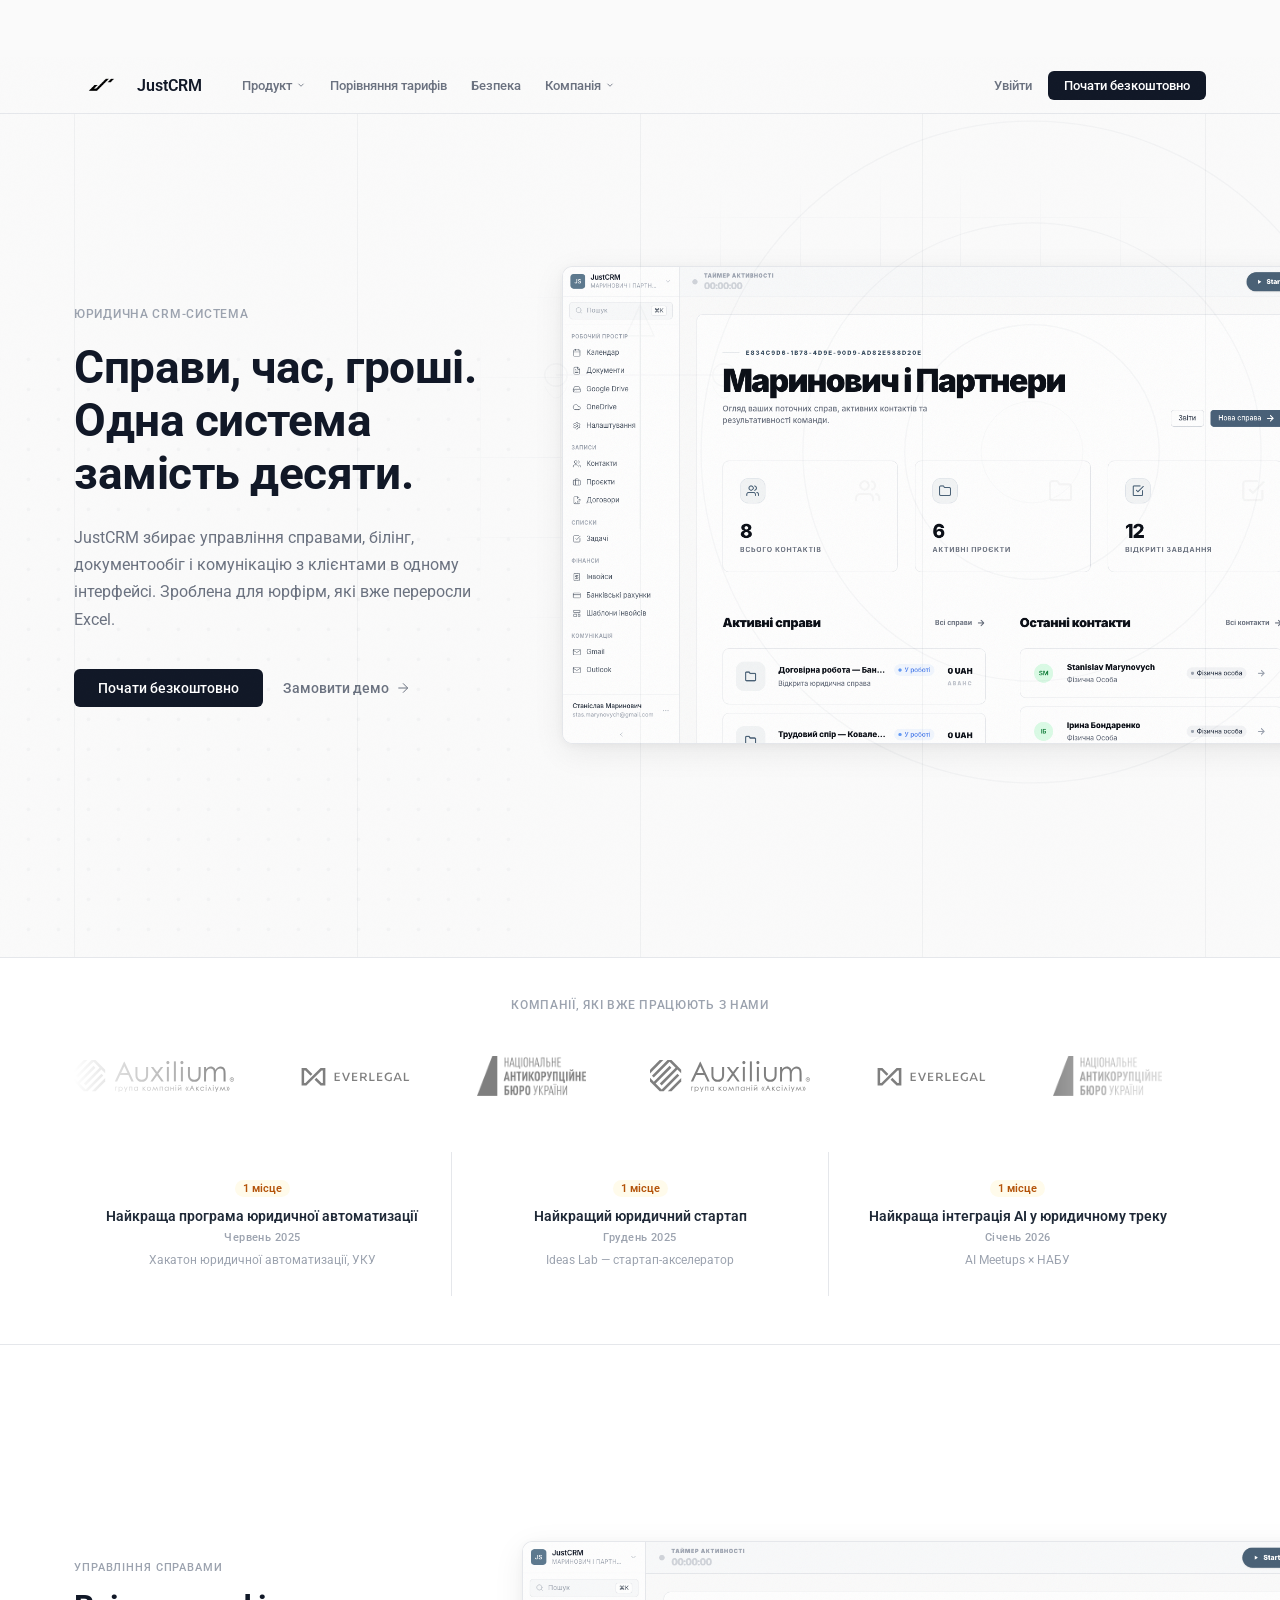
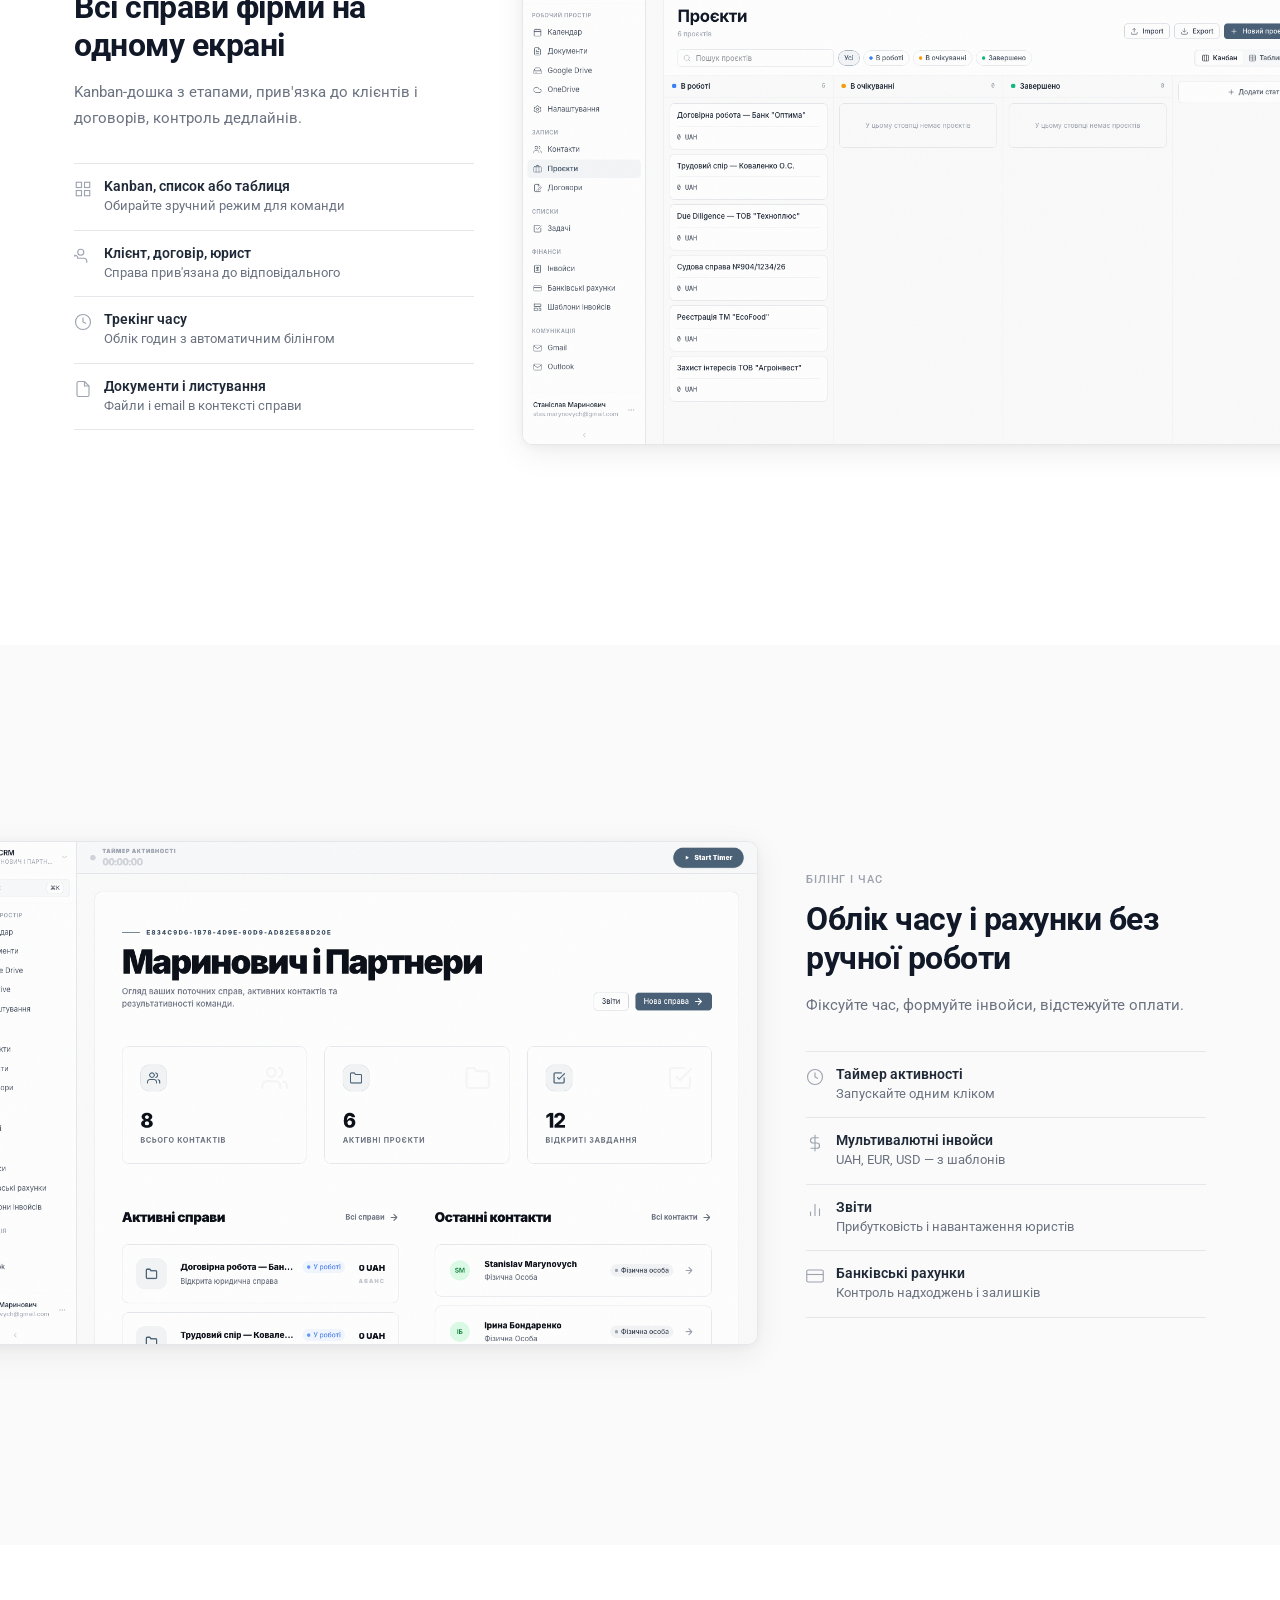
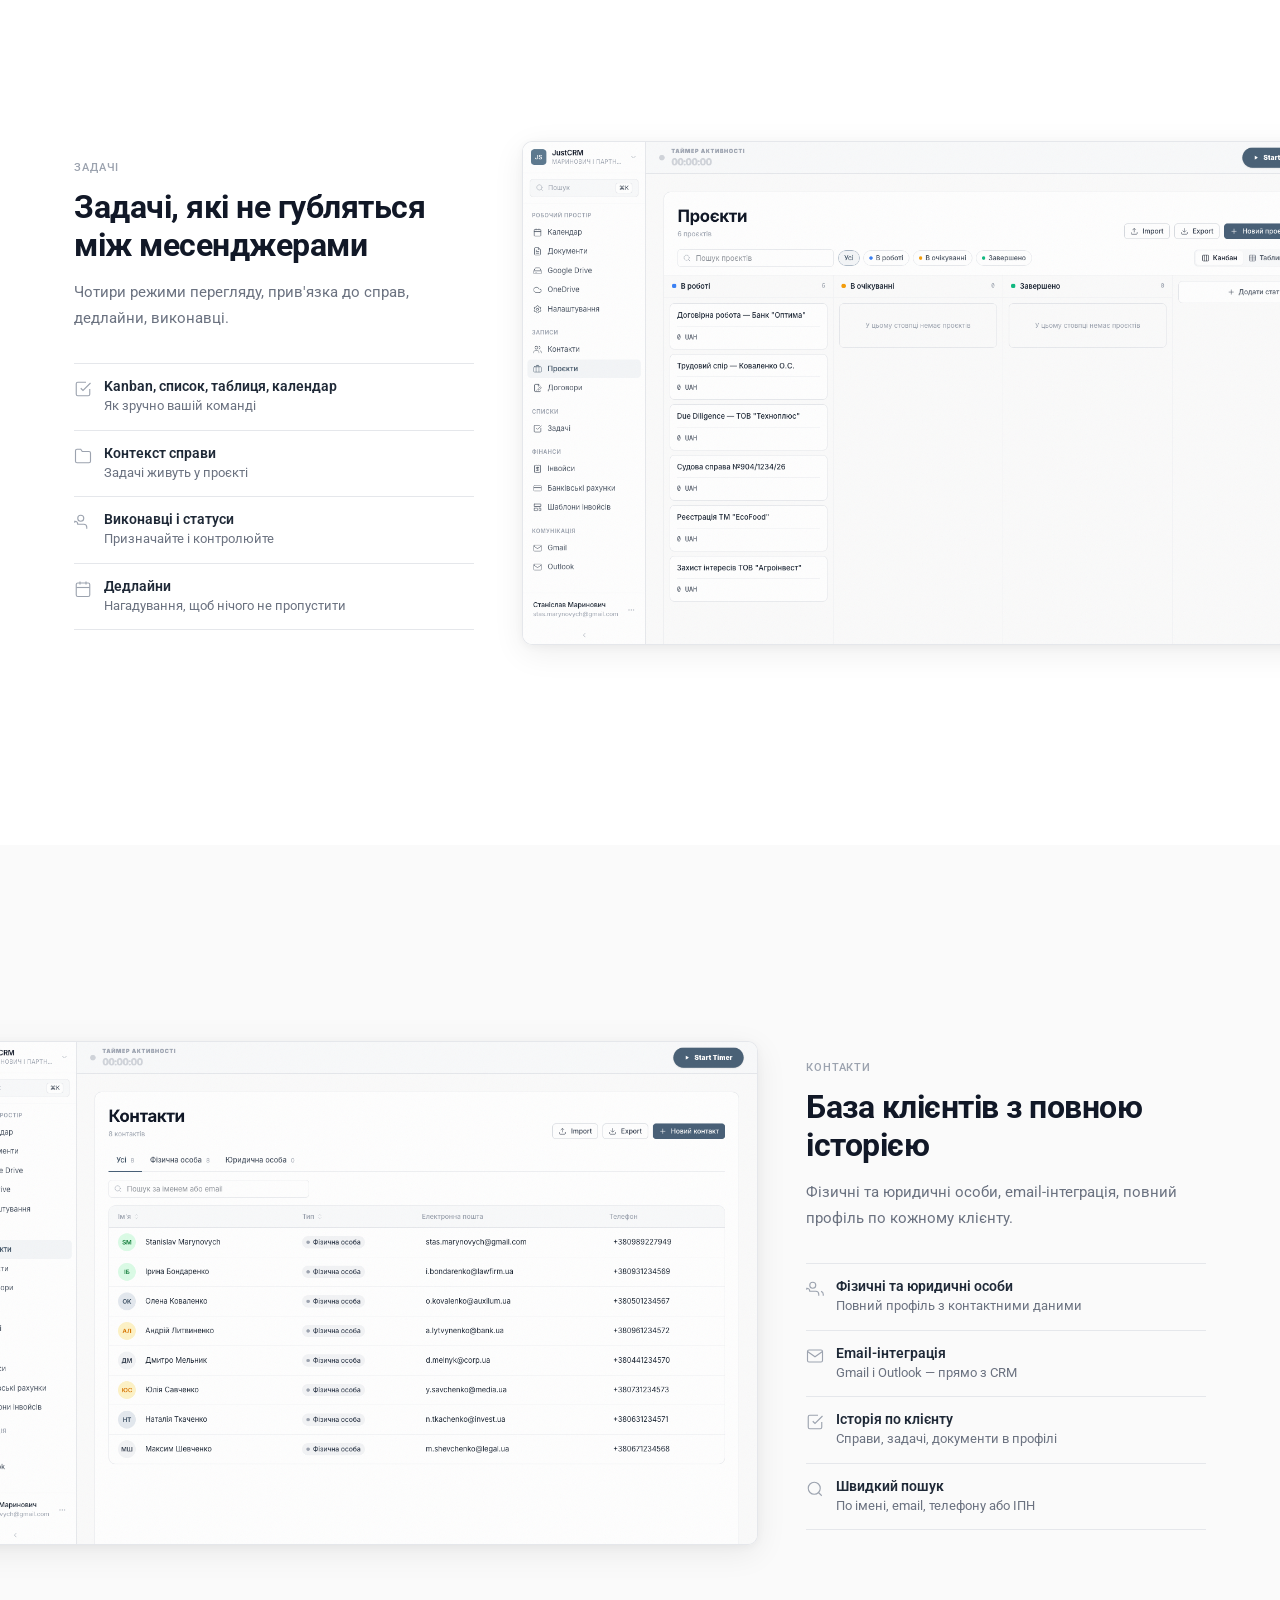
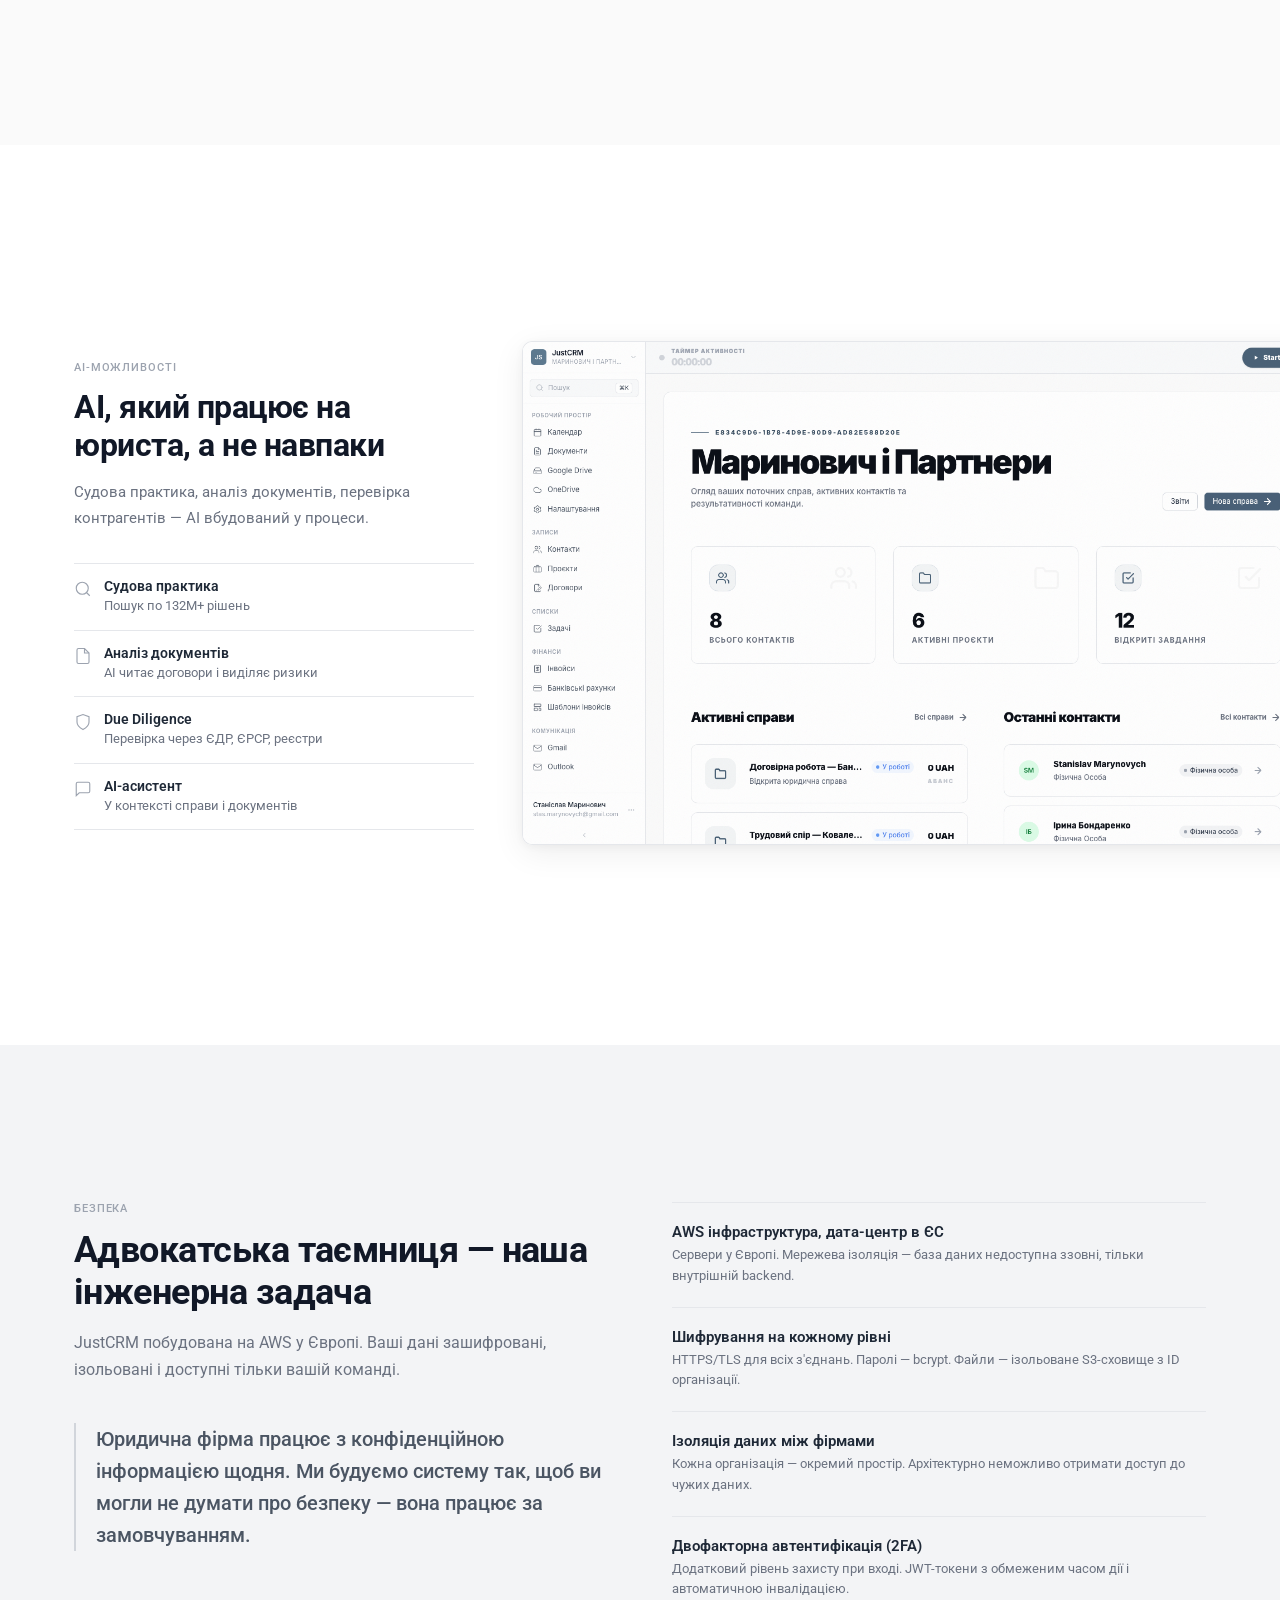
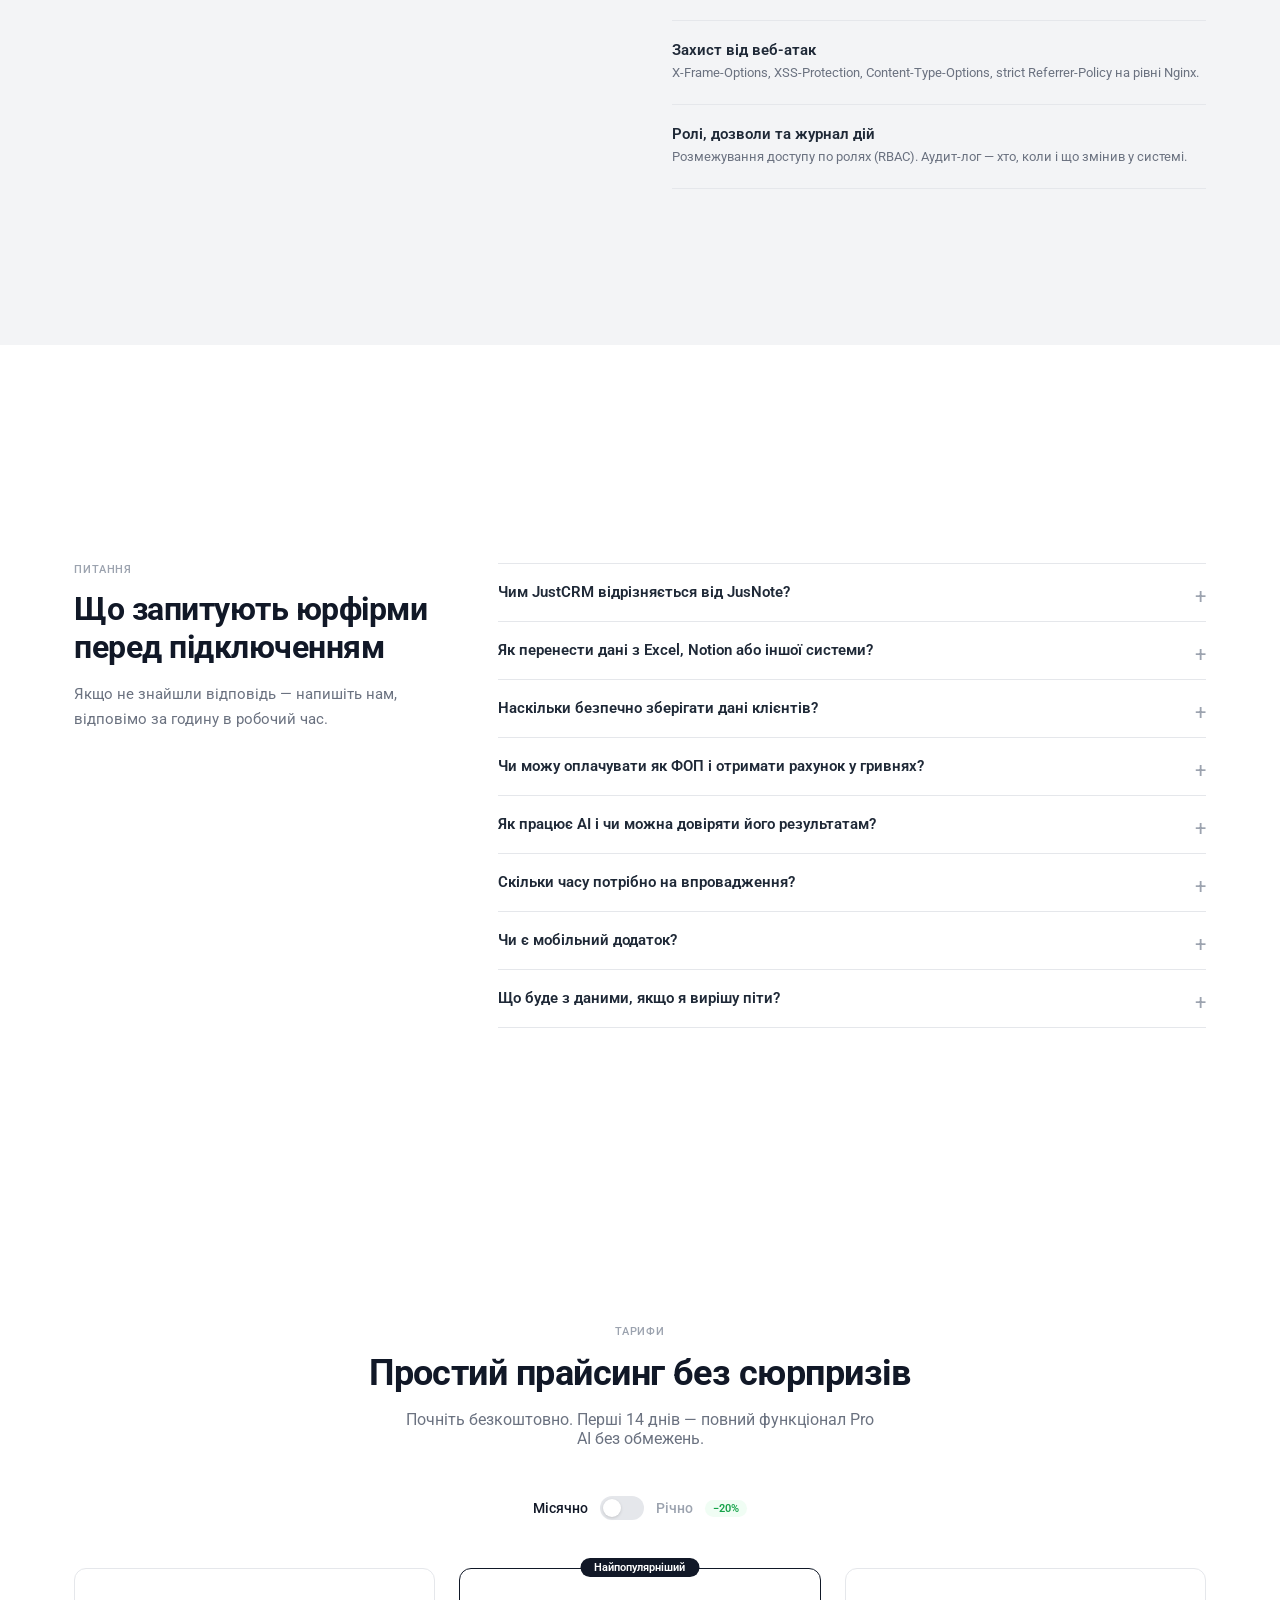
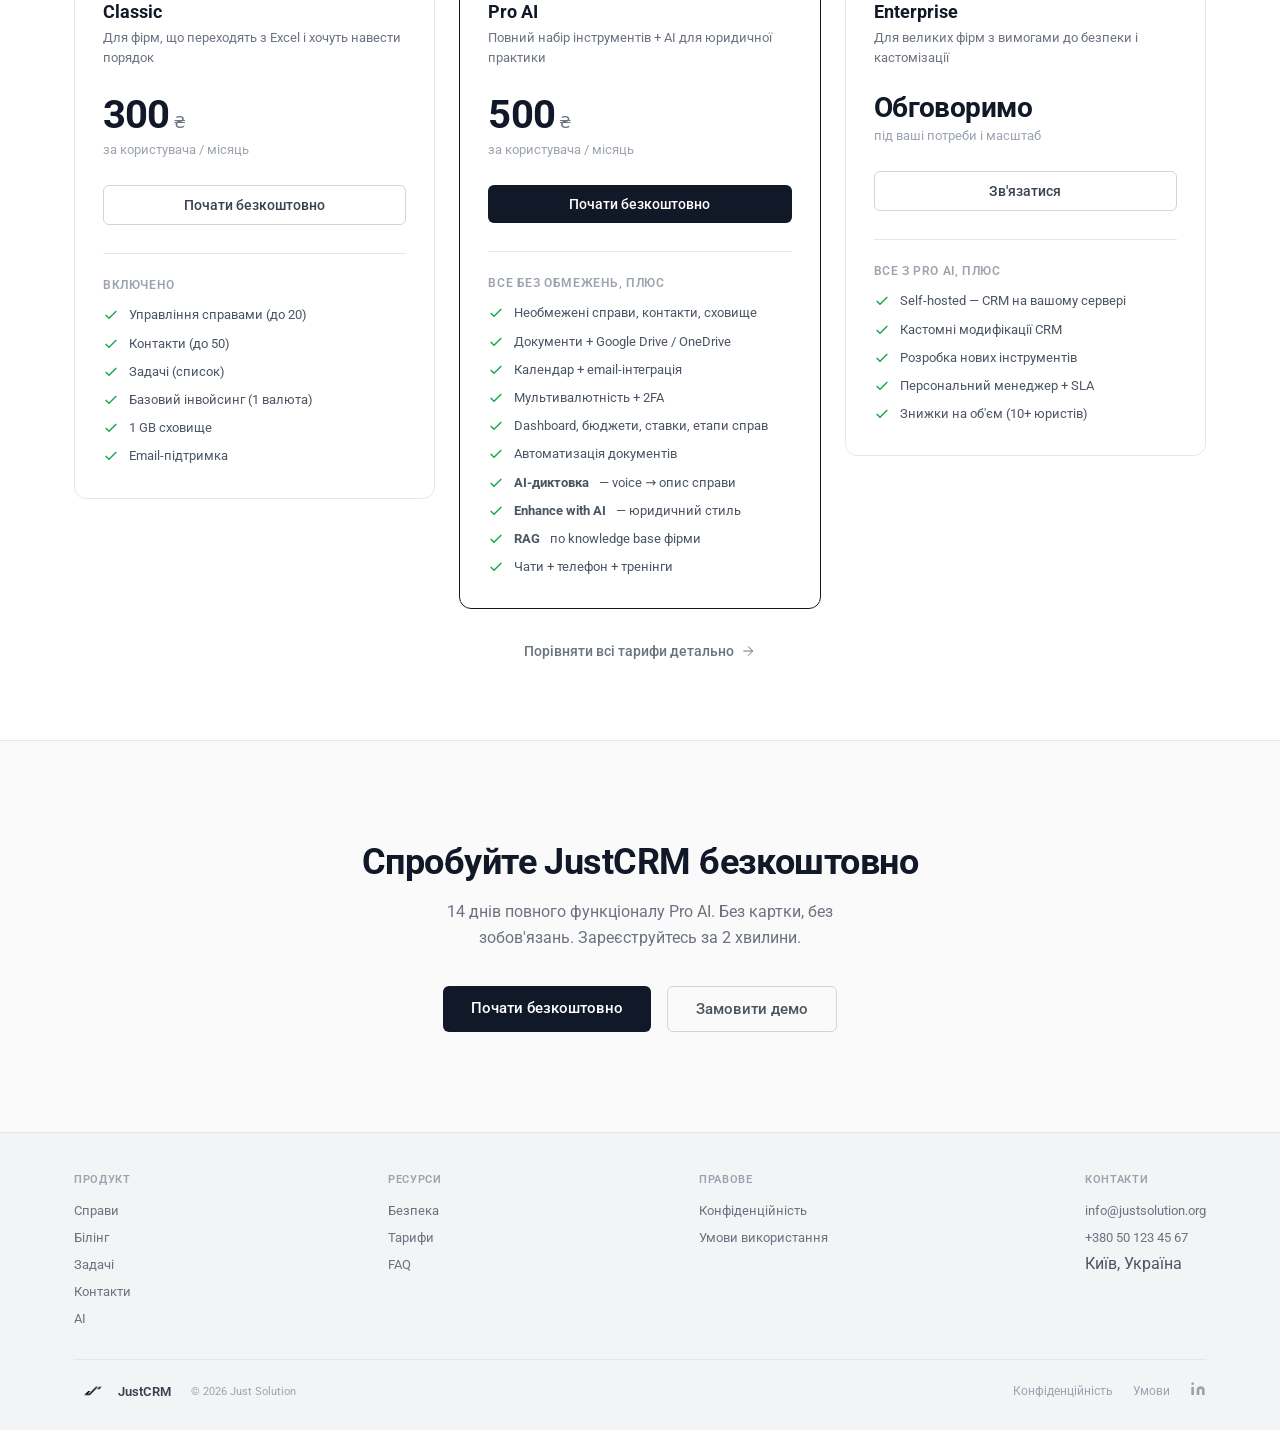
==== index.html @ 6bc7d21b "Add awards" ====
<!DOCTYPE html>
<html lang="uk">
<head>
<meta charset="UTF-8">
<meta name="viewport" content="width=device-width, initial-scale=1.0">
<title>JustCRM — юридична CRM</title>
<link rel="icon" type="image/png" href="favicon.png">
<link rel="apple-touch-icon" href="apple-touch-icon.png">
<link rel="preconnect" href="https://fonts.googleapis.com">
<link rel="preconnect" href="https://fonts.gstatic.com" crossorigin>
<link href="https://fonts.googleapis.com/css2?family=Roboto:wght@400;500;700&display=swap" rel="stylesheet">
<style>
:root {
  --gray-100: #F3F4F6;
  --gray-200: #E5E7EB;
  --gray-300: #D1D5DB;
  --gray-400: #9CA3AF;
  --gray-500: #6B7280;
  --gray-600: #4B5563;
  --gray-700: #374151;
  --gray-800: #1F2937;
  --gray-900: #111827;
  --surface: #FAFAFA;
  --font: 'Roboto', system-ui, sans-serif;
  --ease: cubic-bezier(0.22, 1, 0.36, 1);
}

*, *::before, *::after { box-sizing: border-box; margin: 0; padding: 0; }
html { -webkit-font-smoothing: antialiased; scroll-snap-type: y proximity; scroll-behavior: smooth; }
body { font-family: var(--font); color: var(--gray-800); background: var(--surface); }

/* --- GUIDE LINES --- */
.guides {
  position: fixed; inset: 0; pointer-events: none; z-index: 50;
  max-width: 1180px; margin: 0 auto; padding: 0 24px;
  display: flex; justify-content: space-between;
  mix-blend-mode: multiply;
}
.guides span { width: 1px; background: var(--gray-300); opacity: 0.25; }

/* --- SVG BACKGROUND --- */
.bg-svg {
  position: fixed; inset: 0; pointer-events: none; z-index: 49; overflow: hidden;
  mix-blend-mode: multiply;
}
.bg-svg__el {
  position: absolute;
}
.bg-svg__circles {
  top: 5%; right: -8%; width: 700px; height: 700px; opacity: 0.08;
  animation: bgFloat 28s ease-in-out infinite;
}
.bg-svg__grid {
  bottom: 0; left: -5%; width: 600px; height: 600px; opacity: 0.07;
  animation: bgFloat 35s ease-in-out infinite reverse;
}
.bg-svg__balance {
  top: 40%; left: 50%; width: 280px; height: 280px; opacity: 0.06;
  transform: translate(-50%, -50%);
  animation: bgRotate 90s linear infinite;
}
@keyframes bgFloat {
  0%, 100% { transform: translateY(0) rotate(0deg); }
  50% { transform: translateY(-30px) rotate(2deg); }
}
@keyframes bgRotate {
  to { transform: translate(-50%, -50%) rotate(360deg); }
}

/* --- SECTION NAV (in header) --- */
.section-bar {
  position: fixed; top: 56px; left: 0; right: 0; z-index: 99;
  background: #fff; border-bottom: 1px solid var(--gray-200);
  transform: translateY(-100%); opacity: 0;
  transition: transform 0.3s var(--ease), opacity 0.3s var(--ease);
}
.section-bar--visible {
  transform: translateY(0); opacity: 1;
}
.section-bar__inner {
  max-width: 1180px; margin: 0 auto; padding: 0 24px;
  height: 40px; display: flex; align-items: center; gap: 0;
}
.section-bar__item {
  font-size: 12px; font-weight: 500; color: var(--gray-400);
  text-decoration: none; padding: 0 16px; height: 100%;
  display: flex; align-items: center;
  border-bottom: 2px solid transparent; margin-bottom: -1px;
  transition: color 0.2s ease, border-color 0.2s ease;
}
.section-bar__item:first-child { padding-left: 0; }
.section-bar__item:hover { color: var(--gray-600); }
.section-bar__item--active {
  color: var(--gray-900); font-weight: 600;
  border-bottom-color: var(--gray-900);
}

/* --- NOISE --- */
body::after {
  content: ''; position: fixed; inset: 0; pointer-events: none; z-index: 9999; opacity: 0.025;
  background-image: url("data:image/svg+xml,%3Csvg viewBox='0 0 256 256' xmlns='http://www.w3.org/2000/svg'%3E%3Cfilter id='n'%3E%3CfeTurbulence type='fractalNoise' baseFrequency='0.9' numOctaves='4' stitchTiles='stitch'/%3E%3C/filter%3E%3Crect width='100%25' height='100%25' filter='url(%23n)' opacity='0.5'/%3E%3C/svg%3E");
  background-repeat: repeat; background-size: 256px;
}

/* --- HEADER --- */
.header {
  position: sticky; top: 0; z-index: 100;
  background: var(--surface); border-bottom: 1px solid var(--gray-200);
}
.header__inner {
  max-width: 1180px; margin: 0 auto; padding: 0 24px;
  height: 56px; display: flex; align-items: center; gap: 40px;
}
.logo { display: flex; align-items: center; gap: 8px; text-decoration: none; flex-shrink: 0; }
.logo__mark {
  height: 32px; width: auto;
}
.logo__name { font-size: 16px; font-weight: 600; color: var(--gray-900); }
.nav { display: flex; gap: 24px; }
.nav__item {
  position: relative; font-size: 13px; font-weight: 500;
  color: var(--gray-500); text-decoration: none; cursor: pointer;
  padding: 8px 0; display: flex; align-items: center; gap: 4px;
}
.nav__item:hover { color: var(--gray-800); }
.nav__chevron {
  width: 10px; height: 10px; stroke: currentColor; stroke-width: 2; fill: none;
  transition: transform 0.2s ease;
}
.nav__item:hover .nav__chevron { transform: rotate(180deg); }
.nav__dropdown {
  position: absolute; top: 100%; left: -16px;
  background: #fff; border: 1px solid var(--gray-200); border-radius: 10px;
  padding: 8px 0; min-width: 220px;
  box-shadow: 0 4px 12px rgba(0,0,0,0.06), 0 12px 28px rgba(0,0,0,0.08);
  opacity: 0; visibility: hidden; transform: translateY(-4px);
  transition: opacity 0.15s ease, transform 0.15s ease, visibility 0.15s ease;
  z-index: 200;
}
.nav__item:hover .nav__dropdown {
  opacity: 1; visibility: visible; transform: translateY(0);
}
.nav__dropdown-section {
  padding: 4px 0;
}
.nav__dropdown-section + .nav__dropdown-section {
  border-top: 1px solid var(--gray-100);
}
.nav__dropdown-label {
  font-size: 10px; font-weight: 600; color: var(--gray-400);
  text-transform: uppercase; letter-spacing: 0.06em;
  padding: 8px 16px 4px;
}
.nav__dropdown a {
  display: block; padding: 7px 16px; font-size: 13px; font-weight: 400;
  color: var(--gray-600); text-decoration: none;
  transition: background 0.1s ease, color 0.1s ease;
}
.nav__dropdown a:hover { background: var(--gray-100); color: var(--gray-900); }
.nav__dropdown a .nav__link-hint {
  font-size: 11px; color: var(--gray-400); display: block; margin-top: 1px;
}
.nav__link {
  font-size: 13px; font-weight: 500; color: var(--gray-500);
  text-decoration: none; padding: 8px 0;
}
.nav__link:hover { color: var(--gray-800); }
.header__right { margin-left: auto; display: flex; align-items: center; gap: 16px; }
.header__login { font-size: 13px; font-weight: 500; color: var(--gray-500); text-decoration: none; }
.header__cta {
  font-size: 13px; font-weight: 500; color: #fff; background: var(--gray-900);
  padding: 7px 16px; border-radius: 6px; text-decoration: none; transition: transform 0.15s ease;
}
.header__cta:hover { background: var(--gray-800); }
.header__cta:active { transform: scale(0.96); }

/* --- HERO --- */
.hero { overflow: hidden; position: relative; min-height: 100vh; display: flex; align-items: center; scroll-snap-align: start; }
.hero::before {
  content: ''; position: absolute; inset: 0;
  background-image:
    linear-gradient(90deg, var(--gray-200) 1px, transparent 1px),
    linear-gradient(var(--gray-200) 1px, transparent 1px);
  background-size: 80px 80px;
  mask-image: radial-gradient(ellipse 60% 50% at 72% 45%, black 10%, transparent 65%);
  pointer-events: none; z-index: 0;
}
.hero__inner {
  position: relative; z-index: 1; width: 100%;
  max-width: 1180px; margin: 0 auto; padding: 80px 24px;
  display: grid; grid-template-columns: 440px 1fr; gap: 48px; align-items: center;
}
.hero__tag {
  font-size: 12px; font-weight: 500; color: var(--gray-400);
  letter-spacing: 0.06em; text-transform: uppercase; margin-bottom: 20px;
}
.hero__title {
  font-size: 46px; font-weight: 700; line-height: 1.15;
  letter-spacing: -0.01em; color: var(--gray-900); margin-bottom: 24px;
}
.hero__desc {
  font-size: 16px; line-height: 1.7; color: var(--gray-500);
  max-width: 400px; margin-bottom: 36px;
}
.hero__actions { display: flex; align-items: center; gap: 20px; }
.hero__btn-primary {
  position: relative; overflow: hidden; z-index: 1;
  font-family: var(--font); font-size: 14px; font-weight: 500;
  color: #fff; background: var(--gray-900); padding: 11px 24px;
  border-radius: 6px; text-decoration: none; border: none; cursor: pointer;
}
.hero__btn-primary::before {
  content: ''; position: absolute; inset: 0; background: var(--gray-700);
  transform: translateX(calc(-100% - 1px)); transition: transform 0.3s var(--ease); z-index: -1;
}
.hero__btn-primary:hover::before { transform: translateX(0); }
.hero__btn-primary:active { transform: scale(0.97); }
.hero__btn-text {
  font-size: 14px; font-weight: 500; color: var(--gray-500);
  text-decoration: none; display: inline-flex; align-items: center; gap: 6px;
}
.hero__btn-text:hover { color: var(--gray-800); }
.hero__btn-text svg { width: 16px; height: 16px; stroke: currentColor; stroke-width: 1.5; fill: none; transition: transform 0.2s ease; }
.hero__btn-text:hover svg { transform: translateX(4px); }
.hero__visual { position: relative; margin-right: -120px; }
.hero__visual img {
  width: 100%; border: 1px solid var(--gray-200); border-radius: 10px 0 0 10px; border-right: none;
  box-shadow: 0 2px 8px rgba(0,0,0,0.04), 0 8px 32px rgba(0,0,0,0.07);
  transition: transform 0.4s var(--ease), box-shadow 0.4s var(--ease);
}
.hero__visual:hover img {
  transform: translateY(-4px);
  box-shadow: 0 4px 12px rgba(0,0,0,0.06), 0 16px 48px rgba(0,0,0,0.1);
}

/* --- SOCIAL PROOF --- */
.proof {
  position: relative; z-index: 1; background: #fff;
  padding: 40px 0; border-top: 1px solid var(--gray-200);
}
.proof__inner {
  max-width: 1180px; margin: 0 auto; padding: 0 24px;
}
.proof__label {
  font-size: 12px; font-weight: 500; color: var(--gray-400);
  text-transform: uppercase; letter-spacing: 0.06em;
  text-align: center; margin-bottom: 28px;
}
.proof__marquee {
  overflow: hidden; position: relative;
  mask-image: linear-gradient(to right, transparent, black 15%, black 85%, transparent);
}
.proof__track {
  display: flex; align-items: center; gap: 64px;
  animation: marquee 55s linear infinite;
  width: max-content;
}
.proof__track:hover { animation-play-state: paused; }
.proof__logo {
  flex-shrink: 0; height: 32px; opacity: 0.5;
  transition: opacity 0.3s ease;
  filter: brightness(0);
}
.proof__logo:hover { opacity: 0.9; }
.proof__logo--nabu { height: 40px; }
.proof__logo--everlegal { height: 72px; }

@keyframes marquee {
  0% { transform: translateX(0); }
  100% { transform: translateX(-50%); }
}

/* --- AWARDS --- */
.awards {
  position: relative; z-index: 1; background: #fff;
  padding: 0 0 48px; border-bottom: 1px solid var(--gray-200);
}
.awards__inner {
  max-width: 1180px; margin: 0 auto; padding: 0 24px;
  display: flex; gap: 0; justify-content: center;
}
.awards__item {
  flex: 1; padding: 28px 32px;
  border-right: 1px solid var(--gray-200);
  display: flex; flex-direction: column; align-items: center; text-align: center;
}
.awards__item:last-child { border-right: none; }
.awards__year {
  font-size: 11px; font-weight: 500; color: var(--gray-400);
  letter-spacing: 0.04em; margin-bottom: 8px;
}
.awards__title {
  font-size: 14px; font-weight: 600; color: var(--gray-800);
  margin-bottom: 4px; line-height: 1.4;
}
.awards__event {
  font-size: 12px; color: var(--gray-400); line-height: 1.4;
}
.awards__badge {
  display: inline-flex; align-items: center; gap: 4px;
  font-size: 11px; font-weight: 600; color: #B45309;
  background: #FFFBEB; padding: 2px 8px; border-radius: 99px;
  margin-bottom: 10px;
}

/* --- FEATURES --- */
.feat {
  position: relative; z-index: 1; padding: 100px 0; overflow: hidden;
  min-height: 100vh; display: flex; align-items: center;
  scroll-snap-align: start;
}
.feat:nth-child(odd) { background: #fff; }
.feat:nth-child(even) { background: var(--surface); }

.feat__inner {
  display: grid; grid-template-columns: 400px 1fr; gap: 48px; align-items: center;
  max-width: 1180px; margin: 0 auto; padding: 0 24px; width: 100%;
}

.feat--right .feat__visual { order: 2; margin-right: -120px; }
.feat--right .feat__visual img { border-radius: 10px 0 0 10px; border-right: none; }

.feat--left .feat__inner { grid-template-columns: 1fr 400px; }
.feat--left .feat__visual { order: -1; margin-left: -120px; }
.feat--left .feat__visual img { border-radius: 0 10px 10px 0; border-left: none; }

.feat__visual img {
  width: 100%; border: 1px solid var(--gray-200);
  box-shadow: 0 2px 8px rgba(0,0,0,0.04), 0 8px 32px rgba(0,0,0,0.07);
  transition: transform 0.4s var(--ease), box-shadow 0.4s var(--ease);
}
.feat__visual:hover img {
  transform: translateY(-3px);
  box-shadow: 0 4px 12px rgba(0,0,0,0.08), 0 16px 48px rgba(0,0,0,0.12);
}

.feat__body { order: 1; }
.feat__tag { font-size: 11px; font-weight: 500; letter-spacing: 0.08em; text-transform: uppercase; color: var(--gray-400); margin-bottom: 14px; }
.feat__title { font-size: 32px; font-weight: 700; line-height: 1.2; letter-spacing: -0.015em; color: var(--gray-900); margin-bottom: 16px; }
.feat__desc { font-size: 15px; line-height: 1.7; color: var(--gray-500); margin-bottom: 32px; }

.feat__points { list-style: none; display: flex; flex-direction: column; border-top: 1px solid var(--gray-200); }
.feat__point { padding: 14px 0; border-bottom: 1px solid var(--gray-200); display: flex; gap: 12px; align-items: flex-start; }
.feat__point-icon { flex-shrink: 0; width: 18px; height: 18px; margin-top: 2px; }
.feat__point-icon svg { width: 18px; height: 18px; stroke: var(--gray-400); stroke-width: 1.5; fill: none; }
.feat__point-title { font-size: 14px; font-weight: 600; color: var(--gray-800); margin-bottom: 2px; }
.feat__point-desc { font-size: 13px; line-height: 1.5; color: var(--gray-500); }

/* --- ANIMATIONS --- */
.reveal { opacity: 0; transform: translateY(20px); transition: opacity 0.7s var(--ease), transform 0.7s var(--ease); }
.reveal.visible { opacity: 1; transform: translateY(0); }
.feat__point { opacity: 0; transform: translateY(12px); transition: opacity 0.5s var(--ease), transform 0.5s var(--ease); }
.feat__point.visible { opacity: 1; transform: translateY(0); }
.feat__point:nth-child(1) { transition-delay: 0s; }
.feat__point:nth-child(2) { transition-delay: 0.07s; }
.feat__point:nth-child(3) { transition-delay: 0.14s; }
.feat__point:nth-child(4) { transition-delay: 0.21s; }

@media (prefers-reduced-motion: reduce) {
  .reveal, .feat__point { opacity: 1; transform: none; transition: none; }
}

/* --- SECURITY --- */
.security {
  position: relative; z-index: 1; background: var(--gray-100);
  min-height: 100vh; display: flex; align-items: center;
  scroll-snap-align: start; padding: 80px 0;
}
.security__inner {
  max-width: 1180px; margin: 0 auto; padding: 0 24px; width: 100%;
  display: grid; grid-template-columns: 1fr 1fr; gap: 64px; align-items: start;
}
.security__tag {
  font-size: 11px; font-weight: 500; letter-spacing: 0.08em;
  text-transform: uppercase; color: var(--gray-400); margin-bottom: 14px;
}
.security__title {
  font-size: 36px; font-weight: 700; letter-spacing: -0.015em;
  color: var(--gray-900); margin-bottom: 16px;
}
.security__subtitle {
  font-size: 16px; line-height: 1.7; color: var(--gray-500); margin-bottom: 40px;
}
.security__headline {
  font-size: 20px; font-weight: 500; line-height: 1.6; color: var(--gray-600);
  border-left: 2px solid var(--gray-300); padding-left: 20px;
}
.security__points {
  list-style: none; display: flex; flex-direction: column;
  border-top: 1px solid var(--gray-200);
}
.security__point {
  padding: 20px 0; border-bottom: 1px solid var(--gray-200);
}
.security__point-title {
  font-size: 15px; font-weight: 600; color: var(--gray-800); margin-bottom: 4px;
}
.security__point-desc {
  font-size: 13px; line-height: 1.6; color: var(--gray-500);
}

/* --- FAQ --- */
.faq {
  position: relative; z-index: 1; background: #fff;
  min-height: 100vh; display: flex; align-items: center;
  scroll-snap-align: start; padding: 80px 0;
}
.faq__inner {
  max-width: 1180px; margin: 0 auto; padding: 0 24px; width: 100%;
  display: grid; grid-template-columns: 360px 1fr; gap: 64px; align-items: start;
}
.faq__tag {
  font-size: 11px; font-weight: 500; letter-spacing: 0.08em;
  text-transform: uppercase; color: var(--gray-400); margin-bottom: 14px;
}
.faq__title {
  font-size: 32px; font-weight: 700; color: var(--gray-900);
  letter-spacing: -0.015em; margin-bottom: 16px;
}
.faq__subtitle {
  font-size: 15px; line-height: 1.7; color: var(--gray-500);
}
.faq__list { list-style: none; }
.faq__item {
  border-bottom: 1px solid var(--gray-200);
}
.faq__item:first-child { border-top: 1px solid var(--gray-200); }
.faq__q {
  width: 100%; background: none; border: none; font-family: var(--font);
  font-size: 15px; font-weight: 600; color: var(--gray-800);
  text-align: left; padding: 18px 32px 18px 0; cursor: pointer;
  position: relative; line-height: 1.4;
}
.faq__q::after {
  content: '+'; position: absolute; right: 0; top: 18px;
  font-size: 20px; font-weight: 400; color: var(--gray-400);
  transition: transform 0.2s ease;
}
.faq__item.open .faq__q::after {
  transform: rotate(45deg);
}
.faq__a {
  font-size: 14px; line-height: 1.7; color: var(--gray-500);
  padding: 0 0 18px; display: none;
}
.faq__item.open .faq__a { display: block; }

/* --- PRICING --- */
.pricing {
  position: relative; z-index: 1; background: #fff;
  min-height: 100vh; display: flex; align-items: center;
  scroll-snap-align: start; padding: 80px 0;
}
.pricing__inner {
  max-width: 1180px; margin: 0 auto; padding: 0 24px; width: 100%;
}
.pricing__header {
  text-align: center; margin-bottom: 48px;
}
.pricing__tag {
  font-size: 11px; font-weight: 500; letter-spacing: 0.08em;
  text-transform: uppercase; color: var(--gray-400); margin-bottom: 14px;
}
.pricing__title {
  font-size: 36px; font-weight: 700; color: var(--gray-900);
  letter-spacing: -0.015em; margin-bottom: 16px;
}
.pricing__subtitle {
  font-size: 16px; color: var(--gray-500); max-width: 480px; margin: 0 auto 32px;
}

/* Toggle */
.pricing__toggle {
  display: flex; align-items: center; justify-content: center; gap: 12px; margin-bottom: 48px;
}
.pricing__toggle-label {
  font-size: 14px; font-weight: 500; color: var(--gray-400); cursor: pointer;
}
.pricing__toggle-label--active { color: var(--gray-900); }
.pricing__toggle-switch {
  width: 44px; height: 24px; background: var(--gray-200); border-radius: 12px;
  position: relative; cursor: pointer; transition: background 0.2s ease;
  border: none; padding: 0;
}
.pricing__toggle-switch::after {
  content: ''; position: absolute; top: 3px; left: 3px;
  width: 18px; height: 18px; background: #fff; border-radius: 50%;
  transition: transform 0.2s var(--ease); box-shadow: 0 1px 3px rgba(0,0,0,0.15);
}
.pricing__toggle-switch.annual { background: var(--gray-900); }
.pricing__toggle-switch.annual::after { transform: translateX(20px); }
.pricing__save {
  font-size: 11px; font-weight: 600; color: #16A34A; background: #F0FDF4;
  padding: 2px 8px; border-radius: 99px;
}

/* Cards */
.pricing__cards {
  display: grid; grid-template-columns: 1fr 1fr 1fr; gap: 24px;
  align-items: start;
}
.pricing__card {
  border: 1px solid var(--gray-200); border-radius: 12px;
  padding: 32px 28px; background: #fff;
  transition: box-shadow 0.3s var(--ease), transform 0.3s var(--ease);
}
.pricing__card:hover {
  box-shadow: 0 4px 12px rgba(0,0,0,0.06), 0 12px 40px rgba(0,0,0,0.08);
  transform: translateY(-2px);
}
.pricing__card--featured {
  border-color: var(--gray-900); position: relative;
}
.pricing__card-badge {
  position: absolute; top: -11px; left: 50%; transform: translateX(-50%);
  font-size: 11px; font-weight: 600; color: #fff; background: var(--gray-900);
  padding: 3px 14px; border-radius: 99px; white-space: nowrap;
}
.pricing__card-name {
  font-size: 18px; font-weight: 700; color: var(--gray-900); margin-bottom: 6px;
}
.pricing__card-desc {
  font-size: 13px; color: var(--gray-500); margin-bottom: 24px; line-height: 1.5;
}
.pricing__card-price {
  display: flex; align-items: baseline; gap: 4px; margin-bottom: 4px;
}
.pricing__card-amount {
  font-size: 40px; font-weight: 700; color: var(--gray-900); letter-spacing: -0.02em;
}
.pricing__card-currency {
  font-size: 16px; font-weight: 500; color: var(--gray-500);
}
.pricing__card-period {
  font-size: 13px; color: var(--gray-400); margin-bottom: 28px;
}
.pricing__card-cta {
  display: block; text-align: center; padding: 11px 0; border-radius: 6px;
  font-size: 14px; font-weight: 500; text-decoration: none;
  margin-bottom: 28px; transition: all 0.15s ease;
}
.pricing__card-cta--primary {
  background: var(--gray-900); color: #fff;
}
.pricing__card-cta--primary:hover { background: var(--gray-800); }
.pricing__card-cta--secondary {
  background: #fff; color: var(--gray-700); border: 1px solid var(--gray-300);
}
.pricing__card-cta--secondary:hover { background: var(--gray-100); }
.pricing__card-divider {
  height: 1px; background: var(--gray-200); margin-bottom: 24px;
}
.pricing__card-features-title {
  font-size: 12px; font-weight: 600; color: var(--gray-400);
  text-transform: uppercase; letter-spacing: 0.05em; margin-bottom: 14px;
}
.pricing__card-features {
  list-style: none; display: flex; flex-direction: column; gap: 10px;
}
.pricing__card-feature {
  font-size: 13px; color: var(--gray-600); display: flex; gap: 10px; align-items: flex-start; line-height: 1.4;
}
.pricing__card-check {
  flex-shrink: 0; width: 16px; height: 16px; margin-top: 1px;
}
.pricing__card-check svg {
  width: 16px; height: 16px; stroke: #16A34A; stroke-width: 2; fill: none;
}

/* --- FINAL CTA --- */
.final-cta {
  position: relative; z-index: 1; background: var(--surface);
  padding: 100px 0; text-align: center; scroll-snap-align: start;
  border-top: 1px solid var(--gray-200);
}
.final-cta__title {
  font-size: 36px; font-weight: 700; color: var(--gray-900);
  letter-spacing: -0.015em; margin-bottom: 16px;
}
.final-cta__desc {
  font-size: 16px; color: var(--gray-500); margin-bottom: 36px;
  max-width: 460px; margin-left: auto; margin-right: auto; line-height: 1.6;
}
.final-cta__actions {
  display: flex; justify-content: center; gap: 16px;
}
.final-cta__btn-primary {
  font-family: var(--font); font-size: 15px; font-weight: 500;
  color: #fff; background: var(--gray-900); padding: 13px 28px;
  border-radius: 6px; text-decoration: none; border: none; cursor: pointer;
  transition: background 0.15s ease;
}
.final-cta__btn-primary:hover { background: var(--gray-800); }
.final-cta__btn-secondary {
  font-family: var(--font); font-size: 15px; font-weight: 500;
  color: var(--gray-600); background: transparent; padding: 13px 28px;
  border-radius: 6px; text-decoration: none;
  border: 1px solid var(--gray-300);
  transition: border-color 0.15s ease, color 0.15s ease;
}
.final-cta__btn-secondary:hover { border-color: var(--gray-400); color: var(--gray-800); }

/* --- FOOTER --- */
.footer {
  position: relative; z-index: 1; background: var(--gray-100);
  border-top: 1px solid var(--gray-200);
  padding: 40px 0 28px; color: var(--gray-600);
}
.footer__inner {
  max-width: 1180px; margin: 0 auto; padding: 0 24px;
}
.footer__grid {
  display: flex; justify-content: space-between; gap: 24px;
  padding-bottom: 32px; border-bottom: 1px solid rgba(255,255,255,0.06);
}
.footer__col { }
.footer__grid {
  display: flex; justify-content: space-between; gap: 24px;
  padding-bottom: 32px; border-bottom: 1px solid var(--gray-200);
}
.footer__col-title {
  font-size: 11px; font-weight: 600; color: var(--gray-400);
  text-transform: uppercase; letter-spacing: 0.06em; margin-bottom: 14px;
}
.footer__links { list-style: none; display: flex; flex-direction: column; gap: 8px; }
.footer__links a {
  font-size: 13px; color: var(--gray-500); text-decoration: none;
  transition: color 0.15s ease;
}
.footer__links a:hover { color: var(--gray-800); }
.footer__bottom {
  display: flex; justify-content: space-between; align-items: center;
  padding-top: 20px; flex-wrap: wrap; gap: 12px;
}
.footer__left { display: flex; align-items: center; gap: 20px; }
.footer__logo {
  display: flex; align-items: center; gap: 6px;
  font-size: 13px; font-weight: 600; color: var(--gray-700);
}
.footer__logo-mark {
  height: 22px; width: auto;
}
.footer__copy { font-size: 11px; color: var(--gray-400); }
.footer__right { display: flex; align-items: center; gap: 20px; }
.footer__contact-link {
  font-size: 12px; color: var(--gray-400); text-decoration: none;
}
.footer__contact-link:hover { color: var(--gray-700); }
.footer__social a {
  color: var(--gray-400); transition: color 0.15s ease;
}
.footer__social a:hover { color: var(--gray-800); }
.footer__social svg { width: 16px; height: 16px; fill: currentColor; }

/* --- RESPONSIVE --- */
@media (max-width: 900px) {
  .hero__inner { grid-template-columns: 1fr; padding: 48px 24px 40px; }
  .hero__visual { margin-right: -24px; }
  .hero__title { font-size: 36px; }
  .nav { display: none; }
  .feat__inner, .feat--left .feat__inner { grid-template-columns: 1fr; }
  .feat--right .feat__visual { margin-right: -24px; }
  .feat--left .feat__visual { margin-left: -24px; order: 2; }
  .feat { padding: 60px 0; }
  .awards__inner { flex-direction: column; }
  .awards__item { border-right: none; border-bottom: 1px solid var(--gray-200); }
  .awards__item:last-child { border-bottom: none; }
  .faq__inner { grid-template-columns: 1fr; }
  .faq { min-height: auto; }
  .security__inner { grid-template-columns: 1fr; }
  .security { min-height: auto; }
  .pricing__cards { grid-template-columns: 1fr; max-width: 400px; margin: 0 auto; }
  .pricing { min-height: auto; }
  .footer__grid { flex-wrap: wrap; }
  .final-cta__actions { flex-direction: column; align-items: center; }
  .guides { display: none; }
  .section-bar__inner { gap: 0; overflow-x: auto; }
  .section-bar__item { font-size: 11px; padding: 0 10px; }
}
@media (max-width: 520px) {
  .hero__title { font-size: 30px; }
  .hero__actions { flex-direction: column; align-items: flex-start; }
  .feat__title { font-size: 26px; }
}
</style>
</head>
<body>

<!-- SECTION BAR -->
<div class="section-bar" id="sectionBar">
  <div class="section-bar__inner">
    <a class="section-bar__item" href="#feat-cases">Справи</a>
    <a class="section-bar__item" href="#feat-billing">Білінг і час</a>
    <a class="section-bar__item" href="#feat-tasks">Задачі</a>
    <a class="section-bar__item" href="#feat-contacts">Контакти</a>
    <a class="section-bar__item" href="#feat-ai">AI</a>
    <a class="section-bar__item" href="#security">Безпека</a>
    <a class="section-bar__item" href="#faq">FAQ</a>
    <a class="section-bar__item" href="#pricing">Тарифи</a>
  </div>
</div>

<!-- GUIDE LINES -->
<div class="guides"><span></span><span></span><span></span><span></span><span></span></div>

<!-- SVG BACKGROUND -->
<div class="bg-svg">
  <svg class="bg-svg__el bg-svg__circles" width="700" height="700" viewBox="0 0 550 550">
    <circle cx="275" cy="275" r="260" stroke="#9CA3AF" stroke-width="1" fill="none"/>
    <circle cx="275" cy="275" r="180" stroke="#9CA3AF" stroke-width="1" fill="none"/>
    <circle cx="275" cy="275" r="100" stroke="#9CA3AF" stroke-width="1" fill="none"/>
    <circle cx="275" cy="275" r="40" stroke="#9CA3AF" stroke-width="0.5" fill="none"/>
  </svg>
  <svg class="bg-svg__el bg-svg__grid" width="600" height="600" viewBox="0 0 500 500">
    <defs><pattern id="bgdots" x="0" y="0" width="25" height="25" patternUnits="userSpaceOnUse"><circle cx="2" cy="2" r="1.5" fill="#9CA3AF"/></pattern></defs>
    <rect width="500" height="500" fill="url(#bgdots)"/>
  </svg>
  <svg class="bg-svg__el bg-svg__balance" width="280" height="280" viewBox="0 0 200 200">
    <line x1="100" y1="20" x2="100" y2="180" stroke="#9CA3AF" stroke-width="1"/>
    <line x1="40" y1="70" x2="160" y2="70" stroke="#9CA3AF" stroke-width="1"/>
    <circle cx="40" cy="70" r="8" stroke="#9CA3AF" stroke-width="1" fill="none"/>
    <circle cx="160" cy="70" r="8" stroke="#9CA3AF" stroke-width="1" fill="none"/>
    <polygon points="100,20 90,42 110,42" stroke="#9CA3AF" stroke-width="1" fill="none"/>
    <path d="M32,78 Q40,95 48,78" stroke="#9CA3AF" stroke-width="0.5" fill="none"/>
    <path d="M152,78 Q160,95 168,78" stroke="#9CA3AF" stroke-width="0.5" fill="none"/>
  </svg>
</div>

<!-- HEADER -->
<header class="header">
  <div class="header__inner">
    <a href="/" class="logo">
      <img class="logo__mark" src="assets/images/logo.png" alt="JustCRM">
      <span class="logo__name">JustCRM</span>
    </a>
    <nav class="nav">
      <div class="nav__item">
        Продукт
        <svg class="nav__chevron" viewBox="0 0 24 24"><polyline points="6 9 12 15 18 9"/></svg>
        <div class="nav__dropdown">
          <div class="nav__dropdown-section">
            <a href="#feat-cases">Управління справами <span class="nav__link-hint">Kanban, етапи, прив'язка клієнтів</span></a>
            <a href="#feat-billing">Білінг і час <span class="nav__link-hint">Таймер, інвойси, звіти</span></a>
            <a href="#feat-tasks">Задачі <span class="nav__link-hint">Kanban, список, календар</span></a>
            <a href="#feat-contacts">Контакти <span class="nav__link-hint">Клієнти, email-інтеграція</span></a>
            <a href="#feat-ai">AI-можливості <span class="nav__link-hint">Диктовка, enhance, RAG</span></a>
          </div>
        </div>
      </div>

      <a href="compare.html" class="nav__link">Порівняння тарифів</a>
      <a href="#security" class="nav__link">Безпека</a>

      <div class="nav__item">
        Компанія
        <svg class="nav__chevron" viewBox="0 0 24 24"><polyline points="6 9 12 15 18 9"/></svg>
        <div class="nav__dropdown">
          <div class="nav__dropdown-section">
            <a href="#">Про нас</a>
            <a href="#">Команда</a>
            <a href="#">Контакти</a>
            <a href="#">Блог</a>
          </div>
        </div>
      </div>
    </nav>
    <div class="header__right">
      <a href="#" class="header__login">Увійти</a>
      <a href="#" class="header__cta">Почати безкоштовно</a>
    </div>
  </div>
</header>

<!-- HERO -->
<section class="hero" id="hero">
  <div class="hero__inner">
    <div class="hero__content">
      <div class="hero__tag">Юридична CRM-система</div>
      <h1 class="hero__title">Справи, час, гроші.<br>Одна система замість десяти.</h1>
      <p class="hero__desc">JustCRM збирає управління справами, білінг, документообіг і комунікацію з клієнтами в одному інтерфейсі. Зроблена для юрфірм, які вже переросли Excel.</p>
      <div class="hero__actions">
        <a href="#" class="hero__btn-primary">Почати безкоштовно</a>
        <a href="#" class="hero__btn-text">Замовити демо <svg viewBox="0 0 24 24"><path d="M5 12h14M12 5l7 7-7 7"/></svg></a>
      </div>
    </div>
    <div class="hero__visual">
      <img src="assets/images/hero-dashboard-2x.png" alt="JustCRM — панель управління">
    </div>
  </div>
</section>

<!-- SOCIAL PROOF -->
<section class="proof">
  <div class="proof__inner">
    <div class="proof__label">Компанії, які вже працюють з нами</div>
    <div class="proof__marquee">
      <div class="proof__track">
        <img class="proof__logo" src="assets/images/Auxilium.svg" alt="Auxilium">
        <img class="proof__logo proof__logo--everlegal" src="assets/images/everlegal.svg" alt="Everlegal">
        <img class="proof__logo proof__logo--nabu" src="assets/images/NABU.png" alt="НАБУ">
        <img class="proof__logo" src="assets/images/Auxilium.svg" alt="Auxilium">
        <img class="proof__logo proof__logo--everlegal" src="assets/images/everlegal.svg" alt="Everlegal">
        <img class="proof__logo proof__logo--nabu" src="assets/images/NABU.png" alt="НАБУ">
        <img class="proof__logo" src="assets/images/Auxilium.svg" alt="Auxilium">
        <img class="proof__logo proof__logo--everlegal" src="assets/images/everlegal.svg" alt="Everlegal">
        <img class="proof__logo proof__logo--nabu" src="assets/images/NABU.png" alt="НАБУ">
        <img class="proof__logo" src="assets/images/Auxilium.svg" alt="Auxilium">
        <img class="proof__logo proof__logo--everlegal" src="assets/images/everlegal.svg" alt="Everlegal">
        <img class="proof__logo proof__logo--nabu" src="assets/images/NABU.png" alt="НАБУ">
      </div>
    </div>
  </div>
</section>

<!-- AWARDS -->
<div class="awards">
  <div class="awards__inner">
    <div class="awards__item reveal">
      <span class="awards__badge">1 місце</span>
      <div class="awards__title">Найкраща програма юридичної автоматизації</div>
      <div class="awards__year">Червень 2025</div>
      <div class="awards__event">Хакатон юридичної автоматизації, УКУ</div>
    </div>
    <div class="awards__item reveal">
      <span class="awards__badge">1 місце</span>
      <div class="awards__title">Найкращий юридичний стартап</div>
      <div class="awards__year">Грудень 2025</div>
      <div class="awards__event">Ideas Lab — стартап-акселератор</div>
    </div>
    <div class="awards__item reveal">
      <span class="awards__badge">1 місце</span>
      <div class="awards__title">Найкраща інтеграція AI у юридичному треку</div>
      <div class="awards__year">Січень 2026</div>
      <div class="awards__event">AI Meetups × НАБУ</div>
    </div>
  </div>
</div>

<!-- FEATURES -->
<div id="features">

  <!-- 1. Справи — ПРАВО -->
  <section class="feat feat--right" id="feat-cases">
    <div class="feat__inner">
      <div class="feat__body reveal">
        <div class="feat__tag">Управління справами</div>
        <h2 class="feat__title">Всі справи фірми на одному екрані</h2>
        <p class="feat__desc">Kanban-дошка з етапами, прив'язка до клієнтів і договорів, контроль дедлайнів.</p>
        <div class="feat__points">
          <div class="feat__point"><span class="feat__point-icon"><svg viewBox="0 0 24 24"><rect x="3" y="3" width="7" height="7"/><rect x="14" y="3" width="7" height="7"/><rect x="3" y="14" width="7" height="7"/><rect x="14" y="14" width="7" height="7"/></svg></span><div><div class="feat__point-title">Kanban, список або таблиця</div><div class="feat__point-desc">Обирайте зручний режим для команди</div></div></div>
          <div class="feat__point"><span class="feat__point-icon"><svg viewBox="0 0 24 24"><path d="M17 21v-2a4 4 0 00-4-4H5a4 4 0 00-4-4v2"/><circle cx="9" cy="7" r="4"/></svg></span><div><div class="feat__point-title">Клієнт, договір, юрист</div><div class="feat__point-desc">Справа прив'язана до відповідального</div></div></div>
          <div class="feat__point"><span class="feat__point-icon"><svg viewBox="0 0 24 24"><circle cx="12" cy="12" r="10"/><polyline points="12 6 12 12 16 14"/></svg></span><div><div class="feat__point-title">Трекінг часу</div><div class="feat__point-desc">Облік годин з автоматичним білінгом</div></div></div>
          <div class="feat__point"><span class="feat__point-icon"><svg viewBox="0 0 24 24"><path d="M14 2H6a2 2 0 00-2 2v16a2 2 0 002 2h12a2 2 0 002-2V8z"/><polyline points="14 2 14 8 20 8"/></svg></span><div><div class="feat__point-title">Документи і листування</div><div class="feat__point-desc">Файли і email в контексті справи</div></div></div>
        </div>
      </div>
      <div class="feat__visual reveal"><img src="assets/images/feature-projects.png" alt="JustCRM — справи"></div>
    </div>
  </section>

  <!-- 2. Білінг — ЛІВО -->
  <section class="feat feat--left" id="feat-billing">
    <div class="feat__inner">
      <div class="feat__body reveal">
        <div class="feat__tag">Білінг і час</div>
        <h2 class="feat__title">Облік часу і рахунки без ручної роботи</h2>
        <p class="feat__desc">Фіксуйте час, формуйте інвойси, відстежуйте оплати.</p>
        <div class="feat__points">
          <div class="feat__point"><span class="feat__point-icon"><svg viewBox="0 0 24 24"><circle cx="12" cy="12" r="10"/><polyline points="12 6 12 12 16 14"/></svg></span><div><div class="feat__point-title">Таймер активності</div><div class="feat__point-desc">Запускайте одним кліком</div></div></div>
          <div class="feat__point"><span class="feat__point-icon"><svg viewBox="0 0 24 24"><line x1="12" y1="1" x2="12" y2="23"/><path d="M17 5H9.5a3.5 3.5 0 000 7h5a3.5 3.5 0 010 7H6"/></svg></span><div><div class="feat__point-title">Мультивалютні інвойси</div><div class="feat__point-desc">UAH, EUR, USD — з шаблонів</div></div></div>
          <div class="feat__point"><span class="feat__point-icon"><svg viewBox="0 0 24 24"><line x1="18" y1="20" x2="18" y2="10"/><line x1="12" y1="20" x2="12" y2="4"/><line x1="6" y1="20" x2="6" y2="14"/></svg></span><div><div class="feat__point-title">Звіти</div><div class="feat__point-desc">Прибутковість і навантаження юристів</div></div></div>
          <div class="feat__point"><span class="feat__point-icon"><svg viewBox="0 0 24 24"><rect x="1" y="4" width="22" height="16" rx="2" ry="2"/><line x1="1" y1="10" x2="23" y2="10"/></svg></span><div><div class="feat__point-title">Банківські рахунки</div><div class="feat__point-desc">Контроль надходжень і залишків</div></div></div>
        </div>
      </div>
      <div class="feat__visual reveal"><img src="assets/images/feature-invoices.png" alt="JustCRM — білінг"></div>
    </div>
  </section>

  <!-- 3. Задачі — ПРАВО -->
  <section class="feat feat--right" id="feat-tasks">
    <div class="feat__inner">
      <div class="feat__body reveal">
        <div class="feat__tag">Задачі</div>
        <h2 class="feat__title">Задачі, які не губляться між месенджерами</h2>
        <p class="feat__desc">Чотири режими перегляду, прив'язка до справ, дедлайни, виконавці.</p>
        <div class="feat__points">
          <div class="feat__point"><span class="feat__point-icon"><svg viewBox="0 0 24 24"><polyline points="9 11 12 14 22 4"/><path d="M21 12v7a2 2 0 01-2 2H5a2 2 0 01-2-2V5a2 2 0 012-2h11"/></svg></span><div><div class="feat__point-title">Kanban, список, таблиця, календар</div><div class="feat__point-desc">Як зручно вашій команді</div></div></div>
          <div class="feat__point"><span class="feat__point-icon"><svg viewBox="0 0 24 24"><path d="M22 19a2 2 0 01-2 2H4a2 2 0 01-2-2V5a2 2 0 012-2h5l2 3h9a2 2 0 012 2z"/></svg></span><div><div class="feat__point-title">Контекст справи</div><div class="feat__point-desc">Задачі живуть у проєкті</div></div></div>
          <div class="feat__point"><span class="feat__point-icon"><svg viewBox="0 0 24 24"><path d="M17 21v-2a4 4 0 00-4-4H5a4 4 0 00-4-4v2"/><circle cx="9" cy="7" r="4"/></svg></span><div><div class="feat__point-title">Виконавці і статуси</div><div class="feat__point-desc">Призначайте і контролюйте</div></div></div>
          <div class="feat__point"><span class="feat__point-icon"><svg viewBox="0 0 24 24"><rect x="3" y="4" width="18" height="18" rx="2" ry="2"/><line x1="16" y1="2" x2="16" y2="6"/><line x1="8" y1="2" x2="8" y2="6"/><line x1="3" y1="10" x2="21" y2="10"/></svg></span><div><div class="feat__point-title">Дедлайни</div><div class="feat__point-desc">Нагадування, щоб нічого не пропустити</div></div></div>
        </div>
      </div>
      <div class="feat__visual reveal"><img src="assets/images/feature-tasks.png" alt="JustCRM — задачі"></div>
    </div>
  </section>

  <!-- 4. Контакти — ЛІВО -->
  <section class="feat feat--left" id="feat-contacts">
    <div class="feat__inner">
      <div class="feat__body reveal">
        <div class="feat__tag">Контакти</div>
        <h2 class="feat__title">База клієнтів з повною історією</h2>
        <p class="feat__desc">Фізичні та юридичні особи, email-інтеграція, повний профіль по кожному клієнту.</p>
        <div class="feat__points">
          <div class="feat__point"><span class="feat__point-icon"><svg viewBox="0 0 24 24"><path d="M17 21v-2a4 4 0 00-4-4H5a4 4 0 00-4-4v2"/><circle cx="9" cy="7" r="4"/><path d="M23 21v-2a4 4 0 00-3-3.87"/></svg></span><div><div class="feat__point-title">Фізичні та юридичні особи</div><div class="feat__point-desc">Повний профіль з контактними даними</div></div></div>
          <div class="feat__point"><span class="feat__point-icon"><svg viewBox="0 0 24 24"><path d="M4 4h16c1.1 0 2 .9 2 2v12c0 1.1-.9 2-2 2H4c-1.1 0-2-.9-2-2V6c0-1.1.9-2 2-2z"/><polyline points="22,6 12,13 2,6"/></svg></span><div><div class="feat__point-title">Email-інтеграція</div><div class="feat__point-desc">Gmail і Outlook — прямо з CRM</div></div></div>
          <div class="feat__point"><span class="feat__point-icon"><svg viewBox="0 0 24 24"><polyline points="9 11 12 14 22 4"/><path d="M21 12v7a2 2 0 01-2 2H5a2 2 0 01-2-2V5a2 2 0 012-2h11"/></svg></span><div><div class="feat__point-title">Історія по клієнту</div><div class="feat__point-desc">Справи, задачі, документи в профілі</div></div></div>
          <div class="feat__point"><span class="feat__point-icon"><svg viewBox="0 0 24 24"><circle cx="11" cy="11" r="8"/><line x1="21" y1="21" x2="16.65" y2="16.65"/></svg></span><div><div class="feat__point-title">Швидкий пошук</div><div class="feat__point-desc">По імені, email, телефону або ІПН</div></div></div>
        </div>
      </div>
      <div class="feat__visual reveal"><img src="assets/images/feature-contacts.png" alt="JustCRM — контакти"></div>
    </div>
  </section>

  <!-- 5. AI — ПРАВО -->
  <section class="feat feat--right" id="feat-ai">
    <div class="feat__inner">
      <div class="feat__body reveal">
        <div class="feat__tag">AI-можливості</div>
        <h2 class="feat__title">AI, який працює на юриста, а не навпаки</h2>
        <p class="feat__desc">Судова практика, аналіз документів, перевірка контрагентів — AI вбудований у процеси.</p>
        <div class="feat__points">
          <div class="feat__point"><span class="feat__point-icon"><svg viewBox="0 0 24 24"><circle cx="11" cy="11" r="8"/><line x1="21" y1="21" x2="16.65" y2="16.65"/></svg></span><div><div class="feat__point-title">Судова практика</div><div class="feat__point-desc">Пошук по 132M+ рішень</div></div></div>
          <div class="feat__point"><span class="feat__point-icon"><svg viewBox="0 0 24 24"><path d="M14 2H6a2 2 0 00-2 2v16a2 2 0 002 2h12a2 2 0 002-2V8z"/><polyline points="14 2 14 8 20 8"/></svg></span><div><div class="feat__point-title">Аналіз документів</div><div class="feat__point-desc">AI читає договори і виділяє ризики</div></div></div>
          <div class="feat__point"><span class="feat__point-icon"><svg viewBox="0 0 24 24"><path d="M12 22s8-4 8-10V5l-8-3-8 3v7c0 6 8 10 8 10z"/></svg></span><div><div class="feat__point-title">Due Diligence</div><div class="feat__point-desc">Перевірка через ЄДР, ЄРСР, реєстри</div></div></div>
          <div class="feat__point"><span class="feat__point-icon"><svg viewBox="0 0 24 24"><path d="M21 15a2 2 0 01-2 2H7l-4 4V5a2 2 0 012-2h14a2 2 0 012 2z"/></svg></span><div><div class="feat__point-title">AI-асистент</div><div class="feat__point-desc">У контексті справи і документів</div></div></div>
        </div>
      </div>
      <div class="feat__visual reveal"><img src="assets/images/hero-dashboard-2x.png" alt="JustCRM — AI"></div>
    </div>
  </section>

</div>

<!-- SECURITY -->
<section class="security" id="security">
  <div class="security__inner">
    <div class="reveal">
      <div class="security__tag">Безпека</div>
      <h2 class="security__title">Адвокатська таємниця — наша інженерна задача</h2>
      <p class="security__subtitle">JustCRM побудована на AWS у Європі. Ваші дані зашифровані, ізольовані і доступні тільки вашій команді.</p>
      <div class="security__headline">Юридична фірма працює з конфіденційною інформацією щодня. Ми будуємо систему так, щоб ви могли не думати про безпеку — вона працює за замовчуванням.</div>
    </div>
    <div class="security__points reveal">
      <div class="security__point">
        <div class="security__point-title">AWS інфраструктура, дата-центр в ЄС</div>
        <div class="security__point-desc">Сервери у Європі. Мережева ізоляція — база даних недоступна ззовні, тільки внутрішній backend.</div>
      </div>
      <div class="security__point">
        <div class="security__point-title">Шифрування на кожному рівні</div>
        <div class="security__point-desc">HTTPS/TLS для всіх з'єднань. Паролі — bcrypt. Файли — ізольоване S3-сховище з ID організації.</div>
      </div>
      <div class="security__point">
        <div class="security__point-title">Ізоляція даних між фірмами</div>
        <div class="security__point-desc">Кожна організація — окремий простір. Архітектурно неможливо отримати доступ до чужих даних.</div>
      </div>
      <div class="security__point">
        <div class="security__point-title">Двофакторна автентифікація (2FA)</div>
        <div class="security__point-desc">Додатковий рівень захисту при вході. JWT-токени з обмеженим часом дії і автоматичною інвалідацією.</div>
      </div>
      <div class="security__point">
        <div class="security__point-title">Захист від веб-атак</div>
        <div class="security__point-desc">X-Frame-Options, XSS-Protection, Content-Type-Options, strict Referrer-Policy на рівні Nginx.</div>
      </div>
      <div class="security__point">
        <div class="security__point-title">Ролі, дозволи та журнал дій</div>
        <div class="security__point-desc">Розмежування доступу по ролях (RBAC). Аудит-лог — хто, коли і що змінив у системі.</div>
      </div>
    </div>
  </div>
</section>

<!-- FAQ -->
<section class="faq" id="faq">
  <div class="faq__inner">
    <div class="reveal">
      <div class="faq__tag">Питання</div>
      <h2 class="faq__title">Що запитують юрфірми перед підключенням</h2>
      <p class="faq__subtitle">Якщо не знайшли відповідь — напишіть нам, відповімо за годину в робочий час.</p>
    </div>
    <ul class="faq__list reveal">
      <li class="faq__item">
        <button class="faq__q">Чим JustCRM відрізняється від JusNote?</button>
        <div class="faq__a">JusNote — зріла CRM, але без AI-функцій у жодному тарифі. JustCRM дає голосове надиктовування тайм-ентрі, покращення текстів через AI і RAG-пошук по вашій базі знань. Інтерфейс повністю українською, ціни в гривнях — від 300 ₴/юзер замість ~850 ₴ у JusNote.</div>
      </li>
      <li class="faq__item">
        <button class="faq__q">Як перенести дані з Excel, Notion або іншої системи?</button>
        <div class="faq__a">Імпорт контактів, справ і документів через CSV/Excel з маппінгом полів. Якщо ведете справи в Notion чи Google Sheets — допоможемо з міграцією. Типовий онбординг для фірми до 10 людей — 2-3 дні. Ваші попередні файли залишаються недоторканими.</div>
      </li>
      <li class="faq__item">
        <button class="faq__q">Наскільки безпечно зберігати дані клієнтів?</button>
        <div class="faq__a">Сервери на AWS у Європі. Шифрування з'єднань (TLS), паролі — bcrypt, файли — ізольоване S3-сховище. Кожна фірма працює в окремому просторі, архітектурно ізольованому від інших. 2FA, RBAC, аудит-лог дій. Дані клієнтів не використовуються для навчання AI-моделей.</div>
      </li>
      <li class="faq__item">
        <button class="faq__q">Чи можу оплачувати як ФОП і отримати рахунок у гривнях?</button>
        <div class="faq__a">Так. Оплата в гривнях, рахунки для ФОП та юридичних осіб, акти виконаних робіт. Місячна або річна оплата зі знижкою 20% за річну передплату.</div>
      </li>
      <li class="faq__item">
        <button class="faq__q">Як працює AI і чи можна довіряти його результатам?</button>
        <div class="faq__a">AI виконує три речі: надиктовування (voice → тайм-ентрі), покращення тексту (юридичний стиль), і RAG-пошук по вашим документам і шаблонам. AI не приймає рішень — він генерує чернетки, юрист перевіряє і підтверджує. Конфіденційні дані не передаються для навчання моделей.</div>
      </li>
      <li class="faq__item">
        <button class="faq__q">Скільки часу потрібно на впровадження?</button>
        <div class="faq__a">Реєстрація і базове налаштування — 15 хвилин. Повний онбординг з міграцією і навчанням — 2-3 дні. Інтерфейс українською, інтуїтивна навігація. Для команд від 5 осіб — персональний менеджер онбордингу.</div>
      </li>
      <li class="faq__item">
        <button class="faq__q">Чи є мобільний додаток?</button>
        <div class="faq__a">Зараз JustCRM — веб-додаток, що працює у браузері на будь-якому пристрої. Мобільний додаток для iOS і Android у плані розробки. Ми фокусуємо ресурси на тому, щоб десктопна версія і AI працювали бездоганно.</div>
      </li>
      <li class="faq__item">
        <button class="faq__q">Що буде з даними, якщо я вирішу піти?</button>
        <div class="faq__a">Ваші дані належать вам. Експорт контактів, справ, документів і тайм-ентрі у CSV/PDF у будь-який момент. Після завершення підписки акаунт зберігається 90 днів. Жодних штучних бар'єрів для виходу.</div>
      </li>
    </ul>
  </div>
</section>

<!-- PRICING -->
<section class="pricing" id="pricing">
  <div class="pricing__inner">
    <div class="pricing__header reveal">
      <div class="pricing__tag">Тарифи</div>
      <h2 class="pricing__title">Простий прайсинг без сюрпризів</h2>
      <p class="pricing__subtitle">Почніть безкоштовно. Перші 14 днів — повний функціонал Pro AI без обмежень.</p>
    </div>

    <div class="pricing__toggle reveal">
      <span class="pricing__toggle-label pricing__toggle-label--active" id="lblMonthly">Місячно</span>
      <button class="pricing__toggle-switch" id="toggleBilling" type="button"></button>
      <span class="pricing__toggle-label" id="lblAnnual">Річно</span>
      <span class="pricing__save">−20%</span>
    </div>

    <div class="pricing__cards">
      <!-- CLASSIC -->
      <div class="pricing__card reveal">
        <div class="pricing__card-name">Classic</div>
        <div class="pricing__card-desc">Для фірм, що переходять з Excel і хочуть навести порядок</div>
        <div class="pricing__card-price">
          <span class="pricing__card-amount" data-monthly="300" data-annual="240">300</span>
          <span class="pricing__card-currency">₴</span>
        </div>
        <div class="pricing__card-period">за користувача / місяць</div>
        <a href="#" class="pricing__card-cta pricing__card-cta--secondary">Почати безкоштовно</a>
        <div class="pricing__card-divider"></div>
        <div class="pricing__card-features-title">Включено</div>
        <ul class="pricing__card-features">
          <li class="pricing__card-feature"><span class="pricing__card-check"><svg viewBox="0 0 24 24"><polyline points="20 6 9 17 4 12"/></svg></span>Управління справами (до 20)</li>
          <li class="pricing__card-feature"><span class="pricing__card-check"><svg viewBox="0 0 24 24"><polyline points="20 6 9 17 4 12"/></svg></span>Контакти (до 50)</li>
          <li class="pricing__card-feature"><span class="pricing__card-check"><svg viewBox="0 0 24 24"><polyline points="20 6 9 17 4 12"/></svg></span>Задачі (список)</li>
          <li class="pricing__card-feature"><span class="pricing__card-check"><svg viewBox="0 0 24 24"><polyline points="20 6 9 17 4 12"/></svg></span>Базовий інвойсинг (1 валюта)</li>
          <li class="pricing__card-feature"><span class="pricing__card-check"><svg viewBox="0 0 24 24"><polyline points="20 6 9 17 4 12"/></svg></span>1 GB сховище</li>
          <li class="pricing__card-feature"><span class="pricing__card-check"><svg viewBox="0 0 24 24"><polyline points="20 6 9 17 4 12"/></svg></span>Email-підтримка</li>
        </ul>
      </div>

      <!-- PRO AI -->
      <div class="pricing__card pricing__card--featured reveal">
        <div class="pricing__card-badge">Найпопулярніший</div>
        <div class="pricing__card-name">Pro AI</div>
        <div class="pricing__card-desc">Повний набір інструментів + AI для юридичної практики</div>
        <div class="pricing__card-price">
          <span class="pricing__card-amount" data-monthly="500" data-annual="400">500</span>
          <span class="pricing__card-currency">₴</span>
        </div>
        <div class="pricing__card-period">за користувача / місяць</div>
        <a href="#" class="pricing__card-cta pricing__card-cta--primary">Почати безкоштовно</a>
        <div class="pricing__card-divider"></div>
        <div class="pricing__card-features-title">Все без обмежень, плюс</div>
        <ul class="pricing__card-features">
          <li class="pricing__card-feature"><span class="pricing__card-check"><svg viewBox="0 0 24 24"><polyline points="20 6 9 17 4 12"/></svg></span>Необмежені справи, контакти, сховище</li>
          <li class="pricing__card-feature"><span class="pricing__card-check"><svg viewBox="0 0 24 24"><polyline points="20 6 9 17 4 12"/></svg></span>Документи + Google Drive / OneDrive</li>
          <li class="pricing__card-feature"><span class="pricing__card-check"><svg viewBox="0 0 24 24"><polyline points="20 6 9 17 4 12"/></svg></span>Календар + email-інтеграція</li>
          <li class="pricing__card-feature"><span class="pricing__card-check"><svg viewBox="0 0 24 24"><polyline points="20 6 9 17 4 12"/></svg></span>Мультивалютність + 2FA</li>
          <li class="pricing__card-feature"><span class="pricing__card-check"><svg viewBox="0 0 24 24"><polyline points="20 6 9 17 4 12"/></svg></span>Dashboard, бюджети, ставки, етапи справ</li>
          <li class="pricing__card-feature"><span class="pricing__card-check"><svg viewBox="0 0 24 24"><polyline points="20 6 9 17 4 12"/></svg></span>Автоматизація документів</li>
          <li class="pricing__card-feature"><span class="pricing__card-check"><svg viewBox="0 0 24 24"><polyline points="20 6 9 17 4 12"/></svg></span><strong>AI-диктовка</strong> — voice → опис справи</li>
          <li class="pricing__card-feature"><span class="pricing__card-check"><svg viewBox="0 0 24 24"><polyline points="20 6 9 17 4 12"/></svg></span><strong>Enhance with AI</strong> — юридичний стиль</li>
          <li class="pricing__card-feature"><span class="pricing__card-check"><svg viewBox="0 0 24 24"><polyline points="20 6 9 17 4 12"/></svg></span><strong>RAG</strong> по knowledge base фірми</li>
          <li class="pricing__card-feature"><span class="pricing__card-check"><svg viewBox="0 0 24 24"><polyline points="20 6 9 17 4 12"/></svg></span>Чати + телефон + тренінги</li>
        </ul>
      </div>

      <!-- ENTERPRISE -->
      <div class="pricing__card reveal">
        <div class="pricing__card-name">Enterprise</div>
        <div class="pricing__card-desc">Для великих фірм з вимогами до безпеки і кастомізації</div>
        <div class="pricing__card-price">
          <span class="pricing__card-amount" style="font-size:28px;">Обговоримо</span>
        </div>
        <div class="pricing__card-period">під ваші потреби і масштаб</div>
        <a href="#" class="pricing__card-cta pricing__card-cta--secondary">Зв'язатися</a>
        <div class="pricing__card-divider"></div>
        <div class="pricing__card-features-title">Все з Pro AI, плюс</div>
        <ul class="pricing__card-features">
          <li class="pricing__card-feature"><span class="pricing__card-check"><svg viewBox="0 0 24 24"><polyline points="20 6 9 17 4 12"/></svg></span>Self-hosted — CRM на вашому сервері</li>
          <li class="pricing__card-feature"><span class="pricing__card-check"><svg viewBox="0 0 24 24"><polyline points="20 6 9 17 4 12"/></svg></span>Кастомні модифікації CRM</li>
          <li class="pricing__card-feature"><span class="pricing__card-check"><svg viewBox="0 0 24 24"><polyline points="20 6 9 17 4 12"/></svg></span>Розробка нових інструментів</li>
          <li class="pricing__card-feature"><span class="pricing__card-check"><svg viewBox="0 0 24 24"><polyline points="20 6 9 17 4 12"/></svg></span>Персональний менеджер + SLA</li>
          <li class="pricing__card-feature"><span class="pricing__card-check"><svg viewBox="0 0 24 24"><polyline points="20 6 9 17 4 12"/></svg></span>Знижки на об'єм (10+ юристів)</li>
        </ul>
      </div>
    </div>
    <div style="text-align:center;margin-top:32px;">
      <a href="compare.html" style="font-size:14px;font-weight:500;color:var(--gray-500);text-decoration:none;display:inline-flex;align-items:center;gap:6px;">
        Порівняти всі тарифи детально
        <svg style="width:16px;height:16px;stroke:currentColor;stroke-width:1.5;fill:none;" viewBox="0 0 24 24"><path d="M5 12h14M12 5l7 7-7 7"/></svg>
      </a>
    </div>
  </div>
</section>

<!-- FINAL CTA -->
<section class="final-cta reveal">
  <h2 class="final-cta__title">Спробуйте JustCRM безкоштовно</h2>
  <p class="final-cta__desc">14 днів повного функціоналу Pro AI. Без картки, без зобов'язань. Зареєструйтесь за 2 хвилини.</p>
  <div class="final-cta__actions">
    <a href="#" class="final-cta__btn-primary">Почати безкоштовно</a>
    <a href="#" class="final-cta__btn-secondary">Замовити демо</a>
  </div>
</section>

<!-- FOOTER -->
<footer class="footer">
  <div class="footer__inner">
    <div class="footer__grid">
      <div class="footer__col">
        <div class="footer__col-title">Продукт</div>
        <ul class="footer__links">
          <li><a href="#feat-cases">Справи</a></li>
          <li><a href="#feat-billing">Білінг</a></li>
          <li><a href="#feat-tasks">Задачі</a></li>
          <li><a href="#feat-contacts">Контакти</a></li>
          <li><a href="#feat-ai">AI</a></li>
        </ul>
      </div>
      <div class="footer__col">
        <div class="footer__col-title">Ресурси</div>
        <ul class="footer__links">
          <li><a href="#security">Безпека</a></li>
          <li><a href="#pricing">Тарифи</a></li>
          <li><a href="#faq">FAQ</a></li>
        </ul>
      </div>
      <div class="footer__col">
        <div class="footer__col-title">Правове</div>
        <ul class="footer__links">
          <li><a href="#">Конфіденційність</a></li>
          <li><a href="#">Умови використання</a></li>
        </ul>
      </div>
      <div class="footer__col">
        <div class="footer__col-title">Контакти</div>
        <ul class="footer__links">
          <li><a href="mailto:info@justsolution.org">info@justsolution.org</a></li>
          <li><a href="tel:+380501234567">+380 50 123 45 67</a></li>
          <li>Київ, Україна</li>
        </ul>
      </div>
    </div>
    <div class="footer__bottom">
      <div class="footer__left">
        <div class="footer__logo"><img class="footer__logo-mark" src="assets/images/logo.png" alt=""> JustCRM</div>
        <span class="footer__copy">© 2026 Just Solution</span>
      </div>
      <div class="footer__right">
        <a href="#" class="footer__contact-link">Конфіденційність</a>
        <a href="#" class="footer__contact-link">Умови</a>
        <div class="footer__social">
          <a href="https://www.linkedin.com/company/just-solution-ua/" target="_blank" rel="noopener">
            <svg viewBox="0 0 24 24"><path d="M16 8a6 6 0 016 6v7h-4v-7a2 2 0 00-2-2 2 2 0 00-2 2v7h-4v-7a6 6 0 016-6zM2 9h4v12H2zM4 6a2 2 0 100-4 2 2 0 000 4z"/></svg>
          </a>
        </div>
      </div>
    </div>
  </div>
</footer>

<script>
document.addEventListener('DOMContentLoaded', () => {
  const io = new IntersectionObserver((entries) => {
    entries.forEach(e => { if (e.isIntersecting) { e.target.classList.add('visible'); io.unobserve(e.target); } });
  }, { threshold: 0.15 });
  document.querySelectorAll('.reveal, .feat__point').forEach(el => io.observe(el));

  // FAQ accordion
  document.querySelectorAll('.faq__q').forEach(btn => {
    btn.addEventListener('click', () => {
      const item = btn.parentElement;
      const wasOpen = item.classList.contains('open');
      document.querySelectorAll('.faq__item').forEach(i => i.classList.remove('open'));
      if (!wasOpen) item.classList.add('open');
    });
  });

  // Pricing toggle
  const toggle = document.getElementById('toggleBilling');
  const lblM = document.getElementById('lblMonthly');
  const lblA = document.getElementById('lblAnnual');
  const amounts = document.querySelectorAll('.pricing__card-amount[data-monthly]');
  let isAnnual = false;
  toggle.addEventListener('click', () => {
    isAnnual = !isAnnual;
    toggle.classList.toggle('annual', isAnnual);
    lblM.classList.toggle('pricing__toggle-label--active', !isAnnual);
    lblA.classList.toggle('pricing__toggle-label--active', isAnnual);
    amounts.forEach(el => {
      el.textContent = isAnnual ? el.dataset.annual : el.dataset.monthly;
    });
  });

  const bar = document.getElementById('sectionBar');
  const barItems = bar.querySelectorAll('.section-bar__item');
  const featSections = Array.from(barItems).map(item => document.querySelector(item.getAttribute('href'))).filter(Boolean);
  const hero = document.getElementById('hero');

  const heroIO = new IntersectionObserver((entries) => {
    entries.forEach(e => {
      bar.classList.toggle('section-bar--visible', !e.isIntersecting);
    });
  }, { threshold: 0.1 });
  heroIO.observe(hero);

  const featIO = new IntersectionObserver((entries) => {
    entries.forEach(e => {
      if (e.isIntersecting) {
        barItems.forEach(n => n.classList.remove('section-bar__item--active'));
        const idx = featSections.indexOf(e.target);
        if (idx >= 0) barItems[idx].classList.add('section-bar__item--active');
      }
    });
  }, { threshold: 0.5 });
  featSections.forEach(s => { if (s) featIO.observe(s); });
});
</script>
</body>
</html>
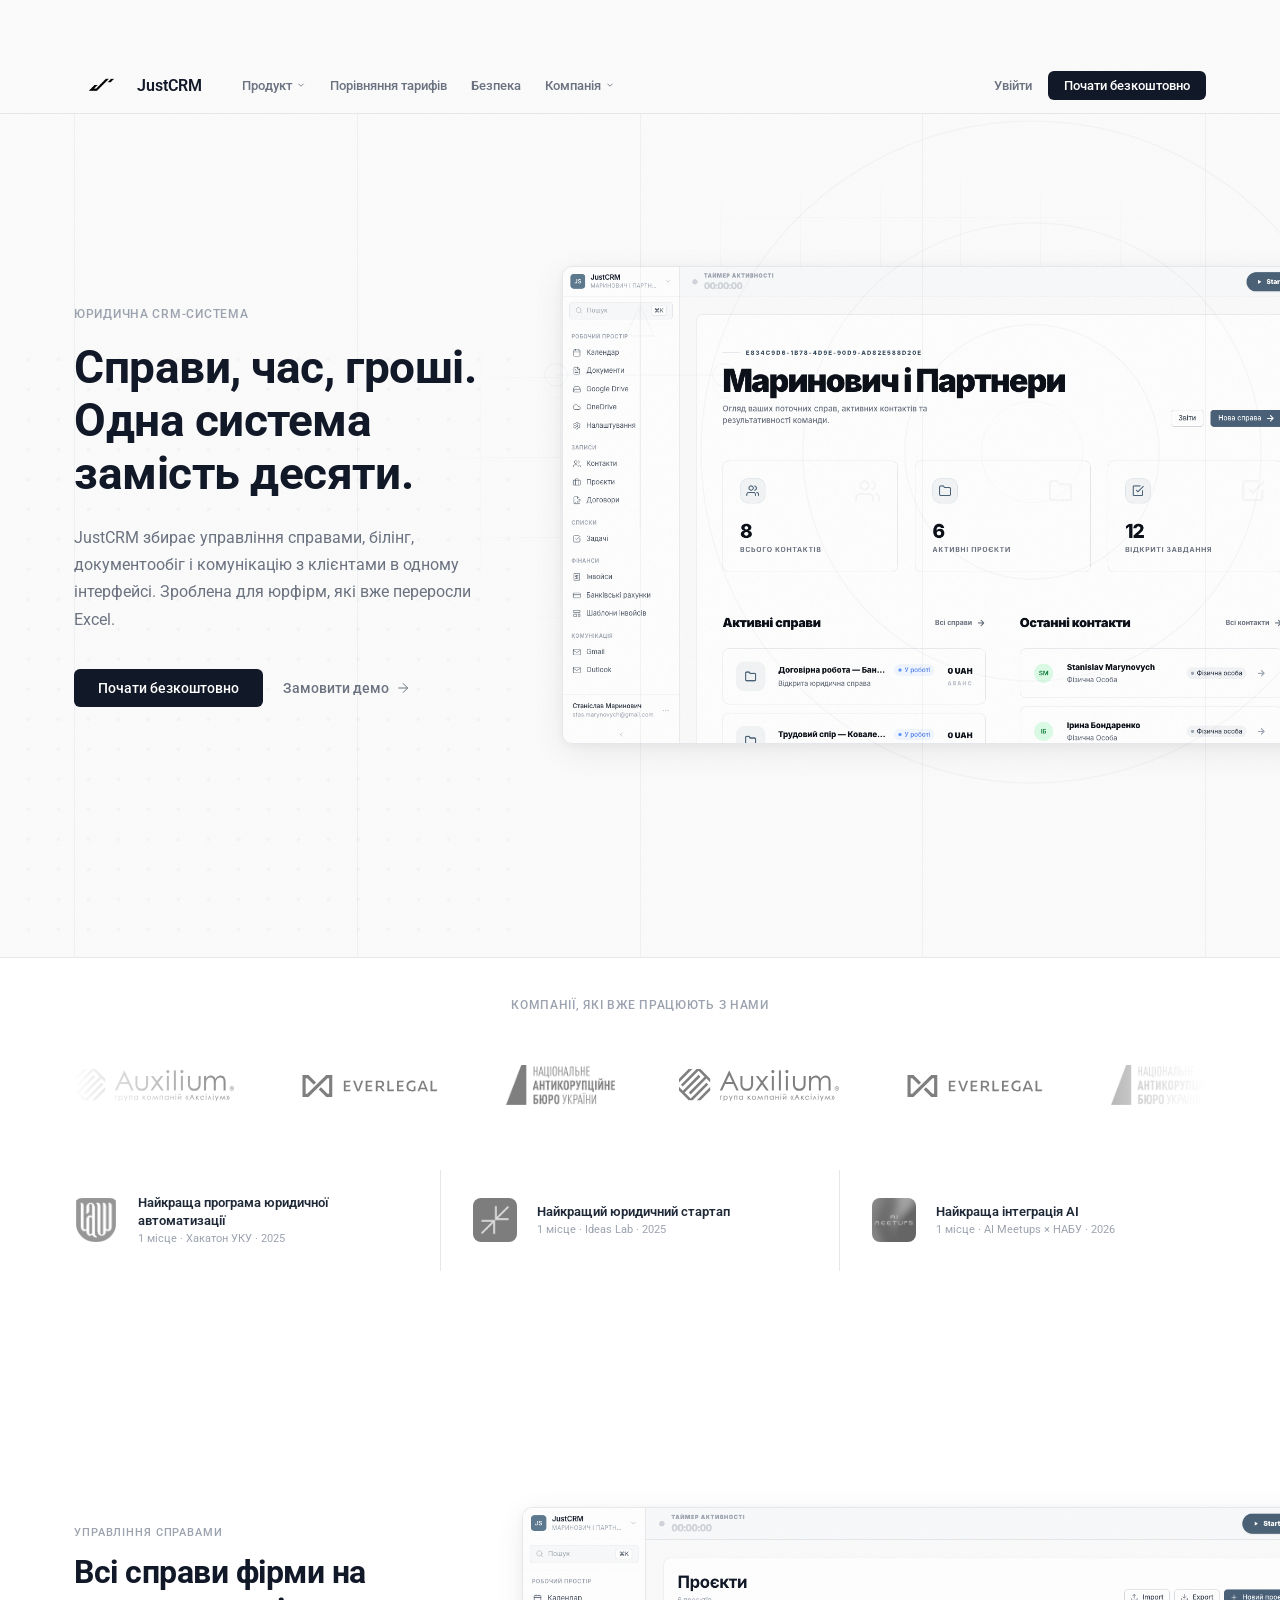
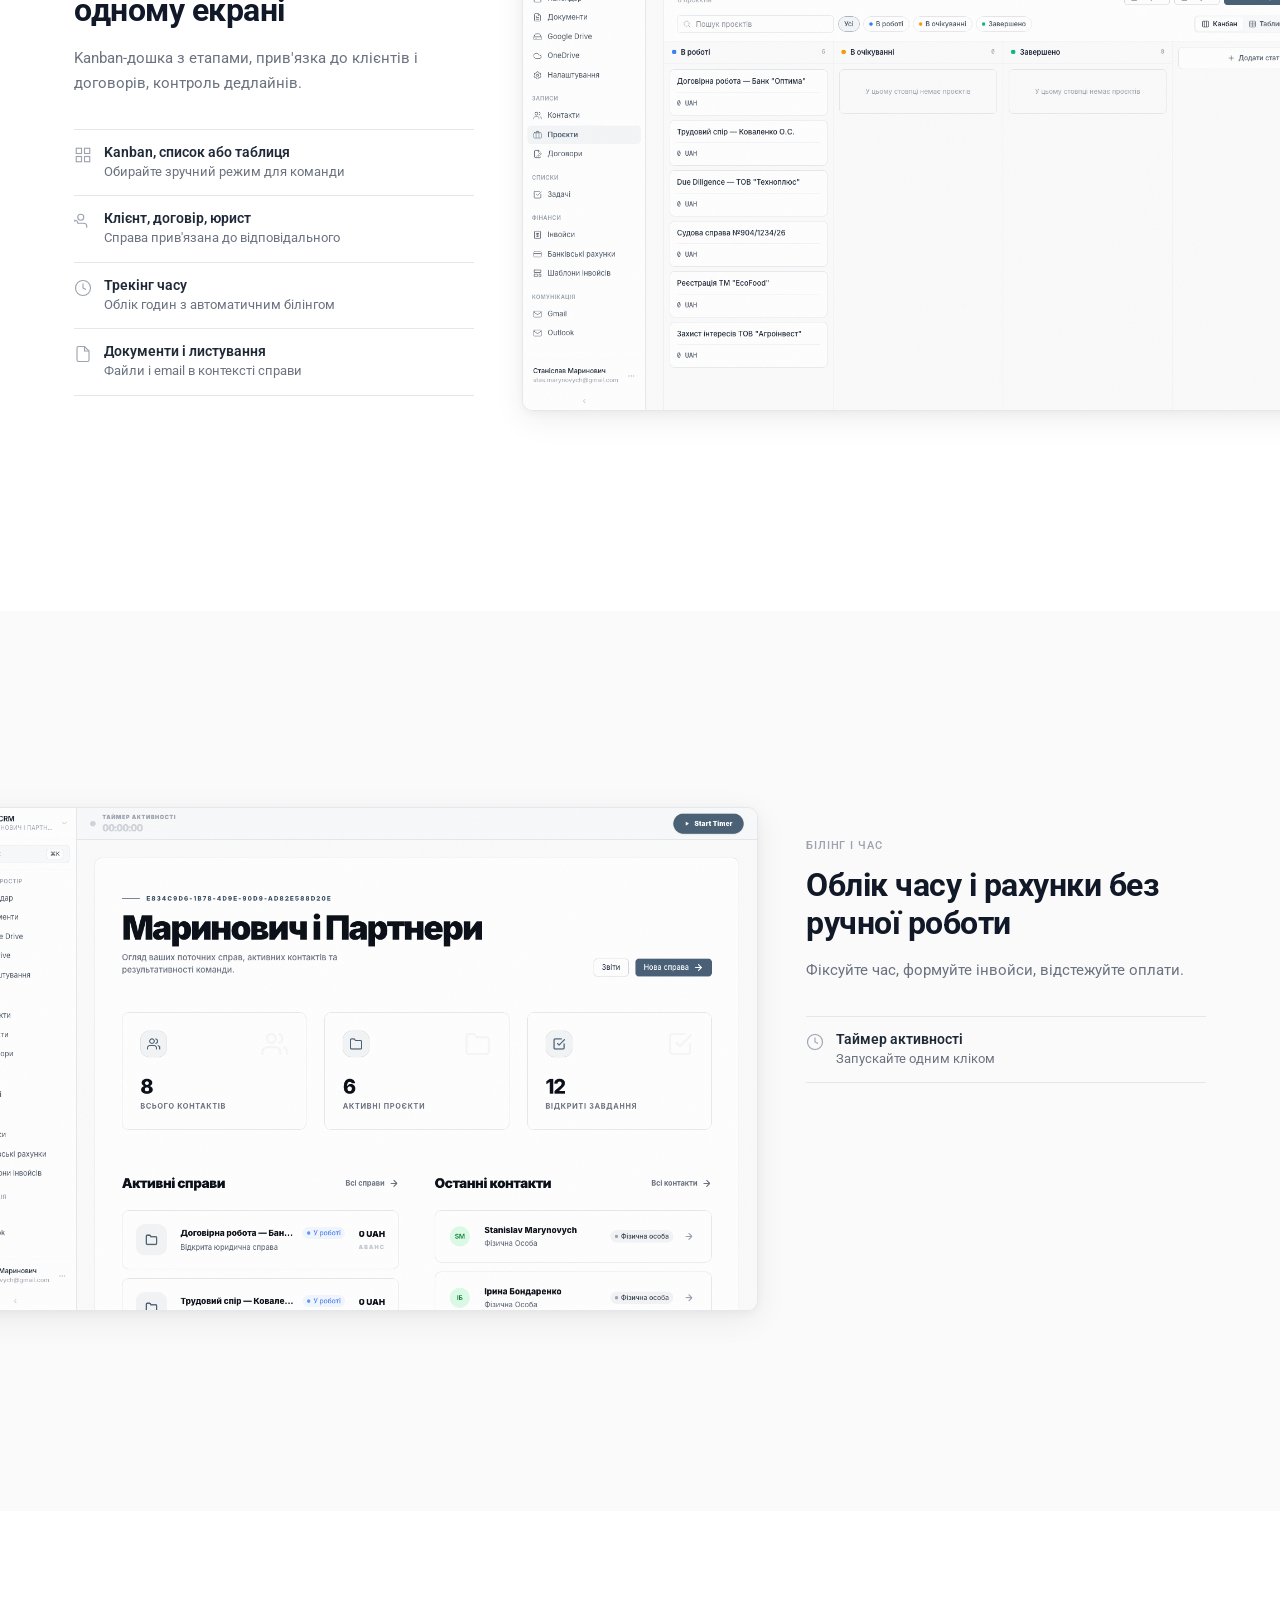
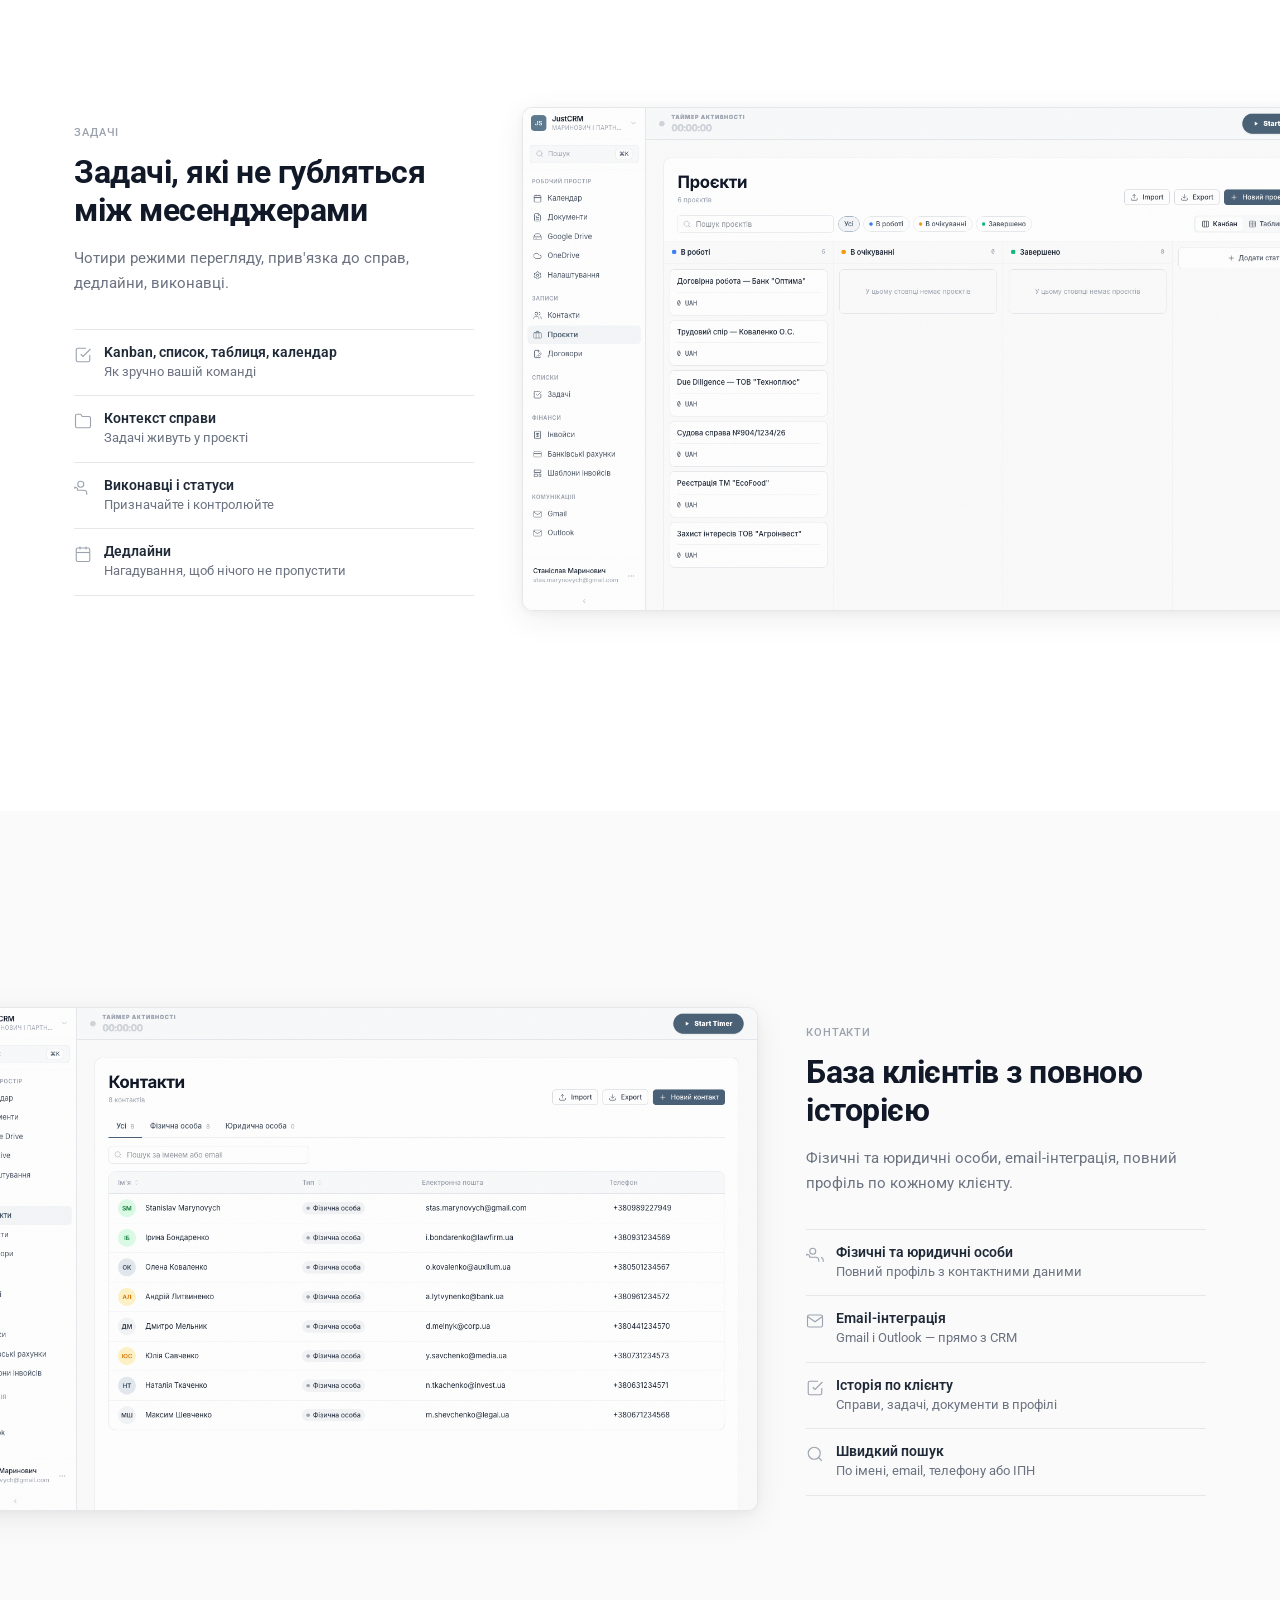
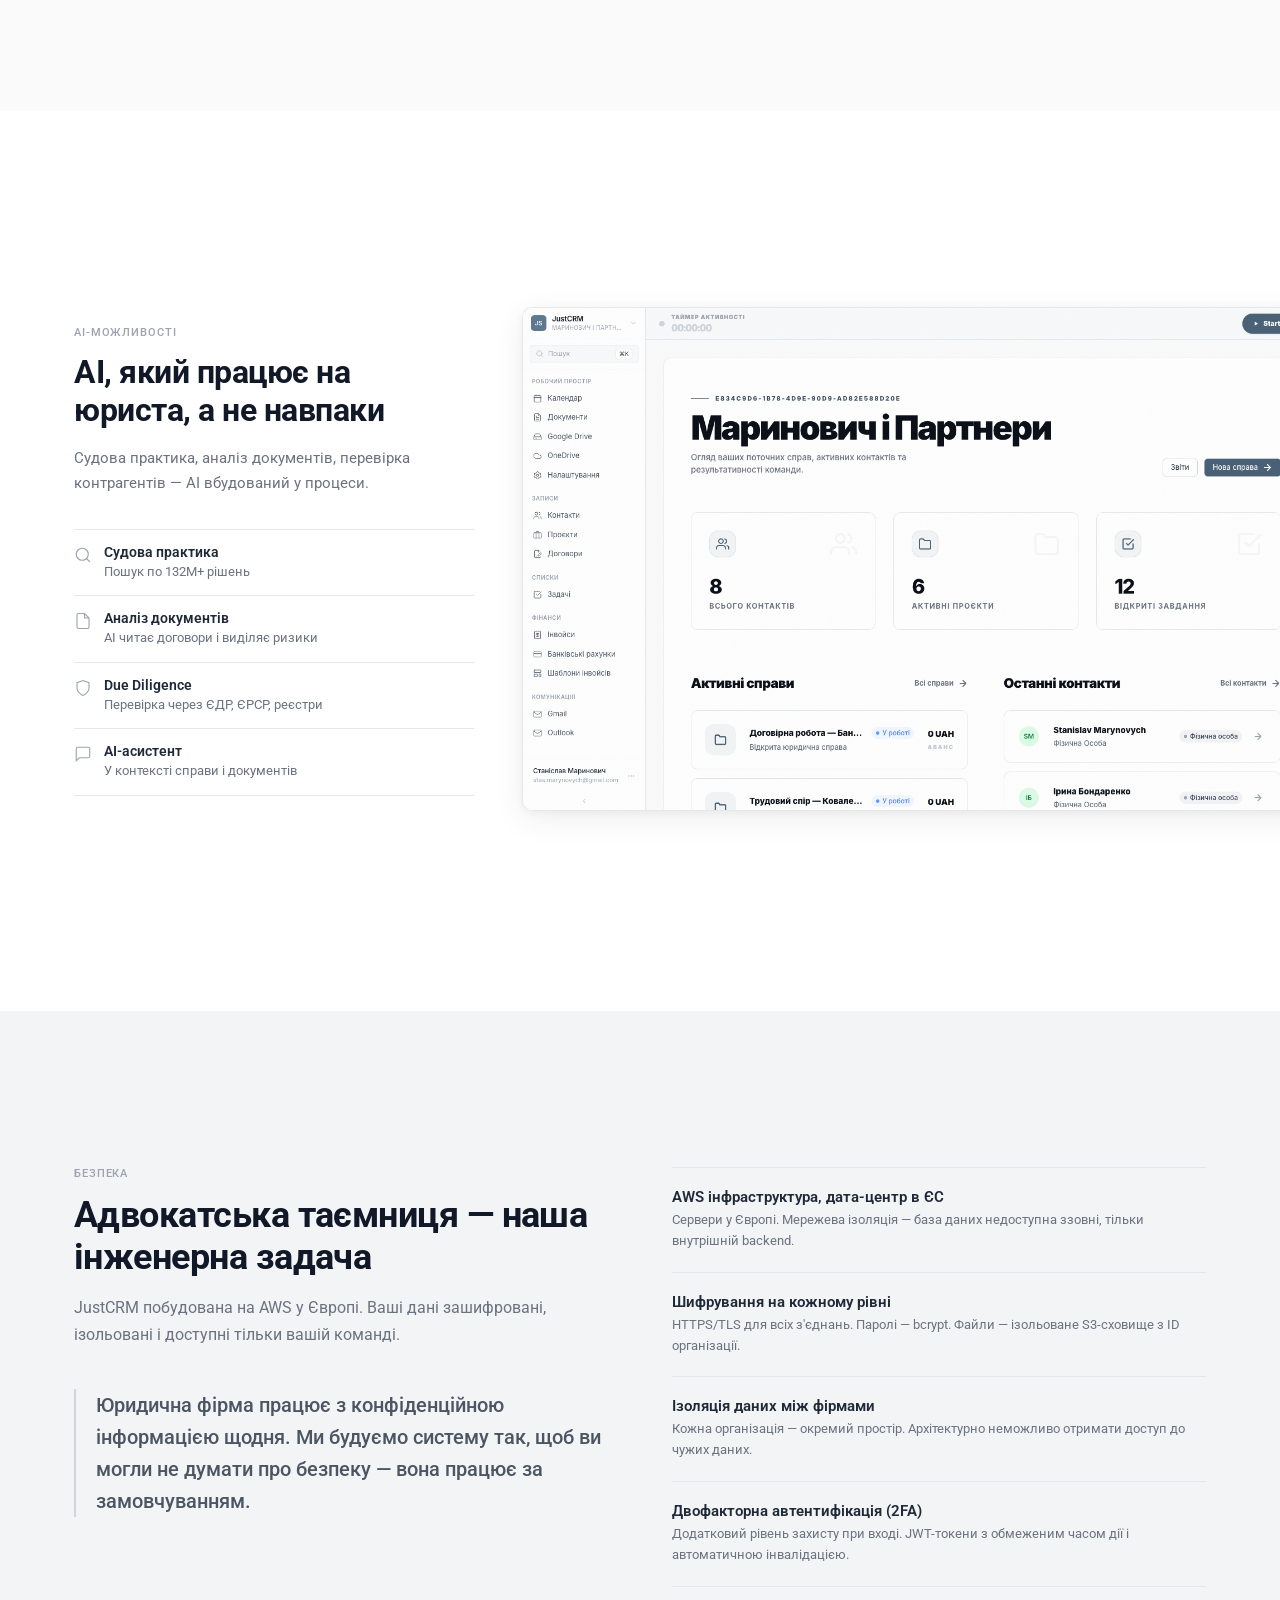
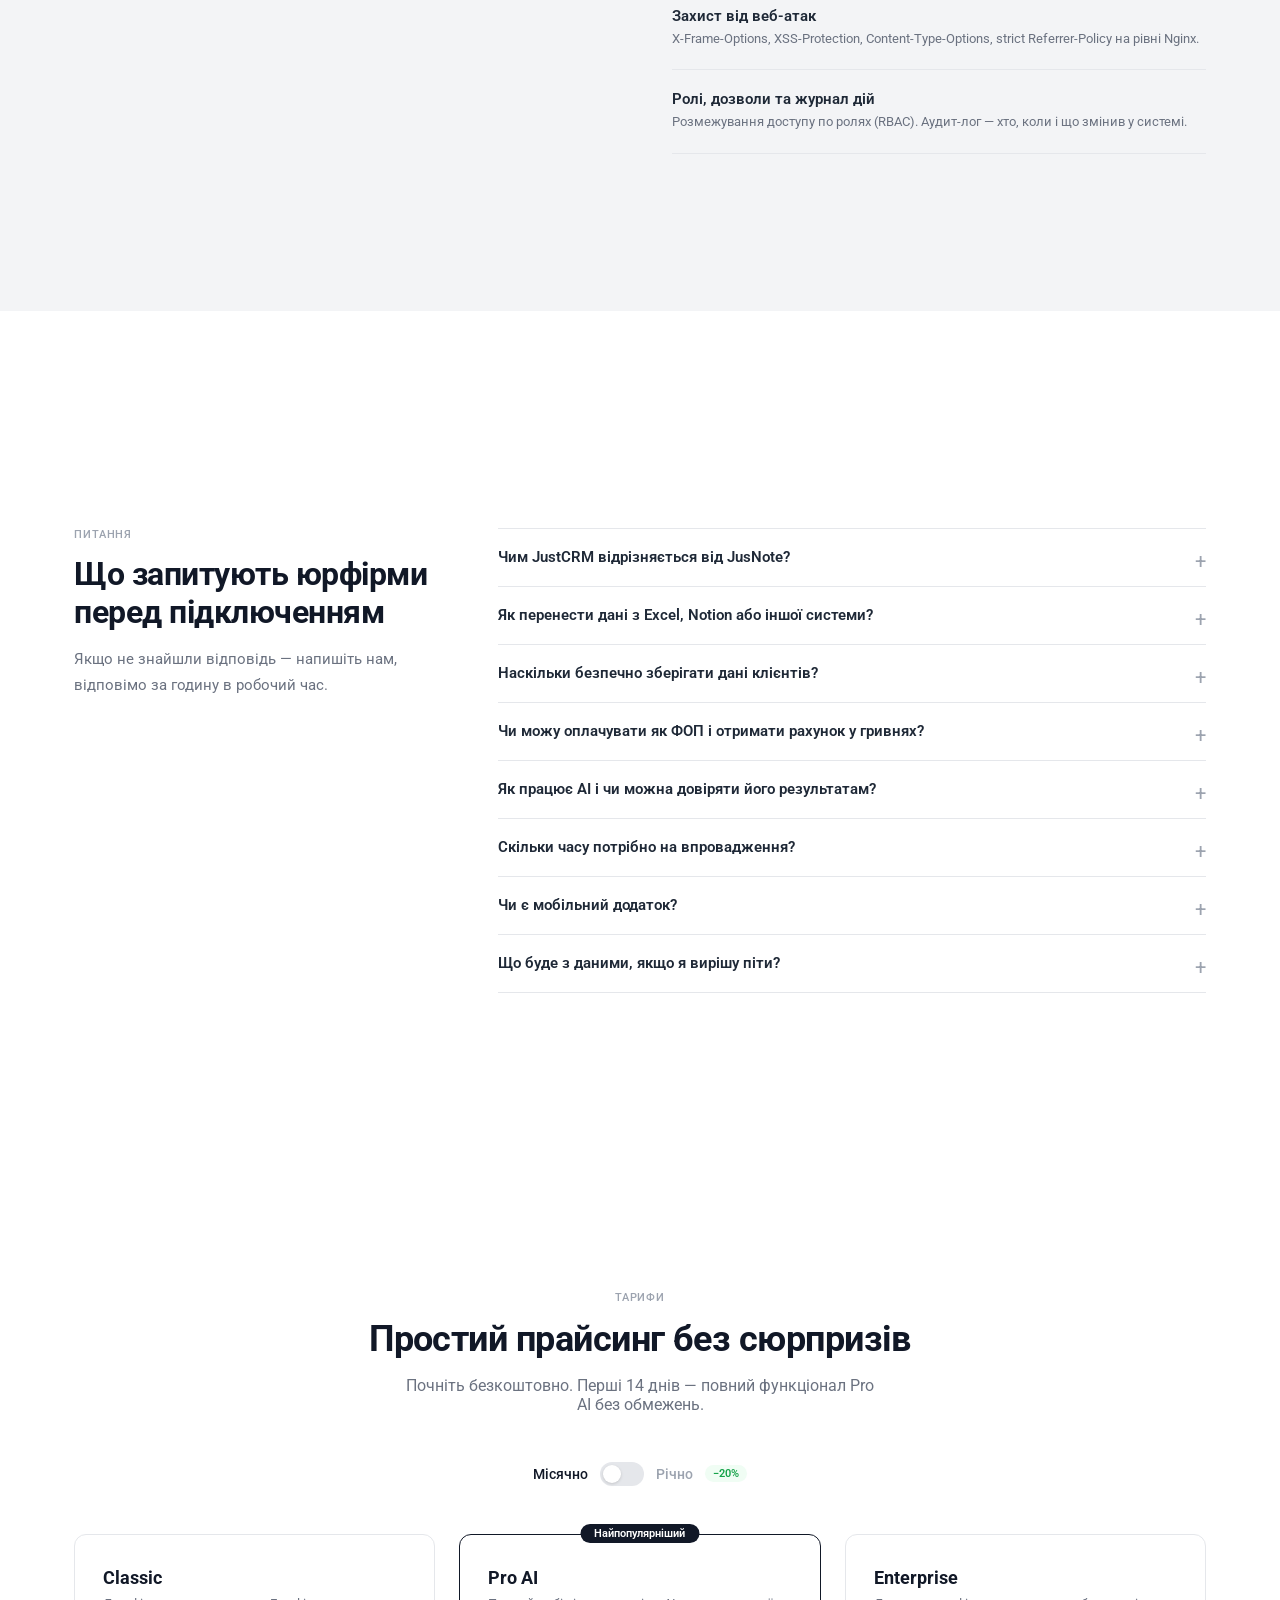
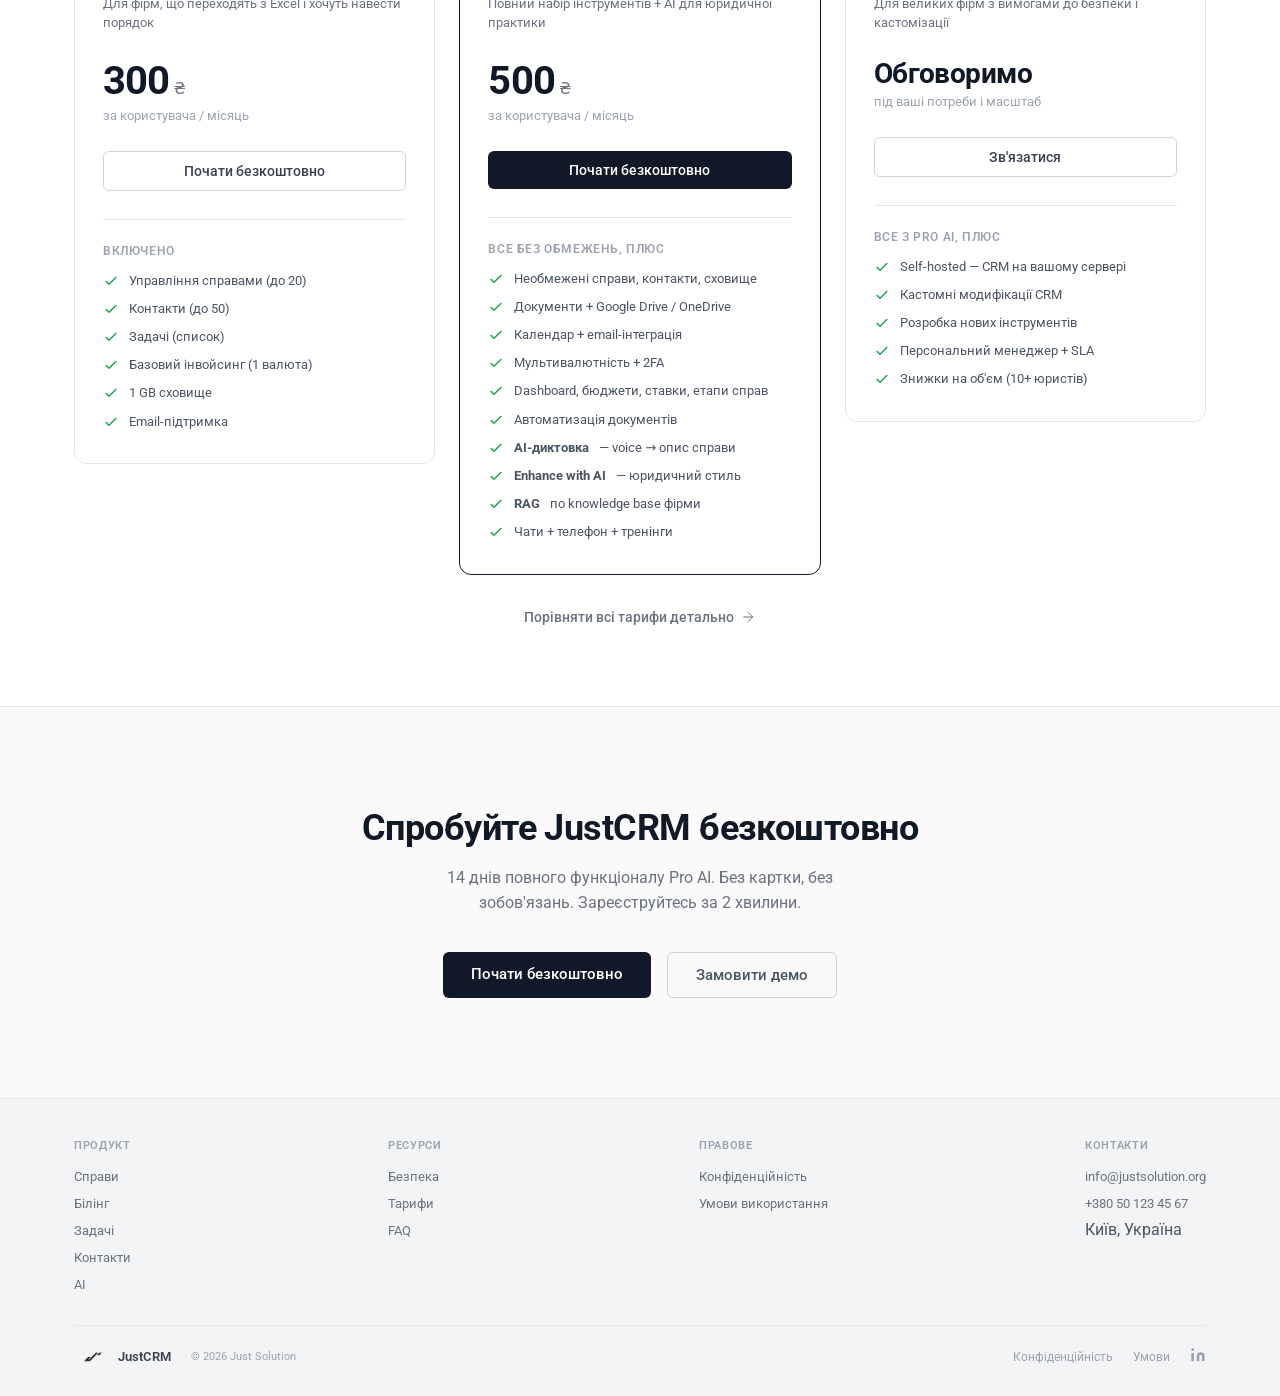
==== commit 8a9f4648: "Awards + bigger Everlegal" ====
--- a/index.html
+++ b/index.html
@@ -263,7 +263,7 @@
 }
 .proof__logo:hover { opacity: 0.9; }
 .proof__logo--nabu { height: 40px; }
-.proof__logo--everlegal { height: 72px; }
+.proof__logo--everlegal { height: 90px; }
 
 @keyframes marquee {
   0% { transform: translateX(0); }
@@ -273,34 +273,32 @@
 /* --- AWARDS --- */
 .awards {
   position: relative; z-index: 1; background: #fff;
-  padding: 0 0 48px; border-bottom: 1px solid var(--gray-200);
+  padding: 0 0 40px;
 }
 .awards__inner {
   max-width: 1180px; margin: 0 auto; padding: 0 24px;
-  display: flex; gap: 0; justify-content: center;
+  display: flex; gap: 0;
 }
 .awards__item {
-  flex: 1; padding: 28px 32px;
-  border-right: 1px solid var(--gray-200);
-  display: flex; flex-direction: column; align-items: center; text-align: center;
-}
-.awards__item:last-child { border-right: none; }
-.awards__year {
-  font-size: 11px; font-weight: 500; color: var(--gray-400);
-  letter-spacing: 0.04em; margin-bottom: 8px;
-}
+  flex: 1; padding: 24px 0;
+  display: flex; align-items: center; gap: 20px;
+}
+.awards__item + .awards__item {
+  margin-left: 32px; padding-left: 32px;
+  border-left: 1px solid var(--gray-200);
+}
+.awards__logo {
+  width: 44px; height: 44px; flex-shrink: 0; object-fit: contain;
+  border-radius: 8px;
+  filter: grayscale(1); opacity: 0.6;
+}
+.awards__text {}
 .awards__title {
-  font-size: 14px; font-weight: 600; color: var(--gray-800);
-  margin-bottom: 4px; line-height: 1.4;
-}
-.awards__event {
-  font-size: 12px; color: var(--gray-400); line-height: 1.4;
-}
-.awards__badge {
-  display: inline-flex; align-items: center; gap: 4px;
-  font-size: 11px; font-weight: 600; color: #B45309;
-  background: #FFFBEB; padding: 2px 8px; border-radius: 99px;
-  margin-bottom: 10px;
+  font-size: 13px; font-weight: 600; color: var(--gray-800);
+  line-height: 1.4; margin-bottom: 2px;
+}
+.awards__meta {
+  font-size: 11px; color: var(--gray-400); line-height: 1.3;
 }
 
 /* --- FEATURES --- */
@@ -663,8 +661,7 @@
   .feat--left .feat__visual { margin-left: -24px; order: 2; }
   .feat { padding: 60px 0; }
   .awards__inner { flex-direction: column; }
-  .awards__item { border-right: none; border-bottom: 1px solid var(--gray-200); }
-  .awards__item:last-child { border-bottom: none; }
+  .awards__item + .awards__item { margin-left: 0; padding-left: 0; border-left: none; border-top: 1px solid var(--gray-200); }
   .faq__inner { grid-template-columns: 1fr; }
   .faq { min-height: auto; }
   .security__inner { grid-template-columns: 1fr; }
@@ -813,25 +810,28 @@
 </section>
 
 <!-- AWARDS -->
-<div class="awards">
+<div class="awards reveal">
   <div class="awards__inner">
-    <div class="awards__item reveal">
-      <span class="awards__badge">1 місце</span>
-      <div class="awards__title">Найкраща програма юридичної автоматизації</div>
-      <div class="awards__year">Червень 2025</div>
-      <div class="awards__event">Хакатон юридичної автоматизації, УКУ</div>
-    </div>
-    <div class="awards__item reveal">
-      <span class="awards__badge">1 місце</span>
-      <div class="awards__title">Найкращий юридичний стартап</div>
-      <div class="awards__year">Грудень 2025</div>
-      <div class="awards__event">Ideas Lab — стартап-акселератор</div>
-    </div>
-    <div class="awards__item reveal">
-      <span class="awards__badge">1 місце</span>
-      <div class="awards__title">Найкраща інтеграція AI у юридичному треку</div>
-      <div class="awards__year">Січень 2026</div>
-      <div class="awards__event">AI Meetups × НАБУ</div>
+    <div class="awards__item">
+      <img class="awards__logo" src="assets/images/award-ucu.png" alt="UCU Law">
+      <div class="awards__text">
+        <div class="awards__title">Найкраща програма юридичної автоматизації</div>
+        <div class="awards__meta">1 місце · Хакатон УКУ · 2025</div>
+      </div>
+    </div>
+    <div class="awards__item">
+      <img class="awards__logo" src="assets/images/award-ideaslab.png" alt="Ideas Lab">
+      <div class="awards__text">
+        <div class="awards__title">Найкращий юридичний стартап</div>
+        <div class="awards__meta">1 місце · Ideas Lab · 2025</div>
+      </div>
+    </div>
+    <div class="awards__item">
+      <img class="awards__logo" src="assets/images/award-aimeetups.jpg" alt="AI Meetups">
+      <div class="awards__text">
+        <div class="awards__title">Найкраща інтеграція AI</div>
+        <div class="awards__meta">1 місце · AI Meetups × НАБУ · 2026</div>
+      </div>
     </div>
   </div>
 </div>
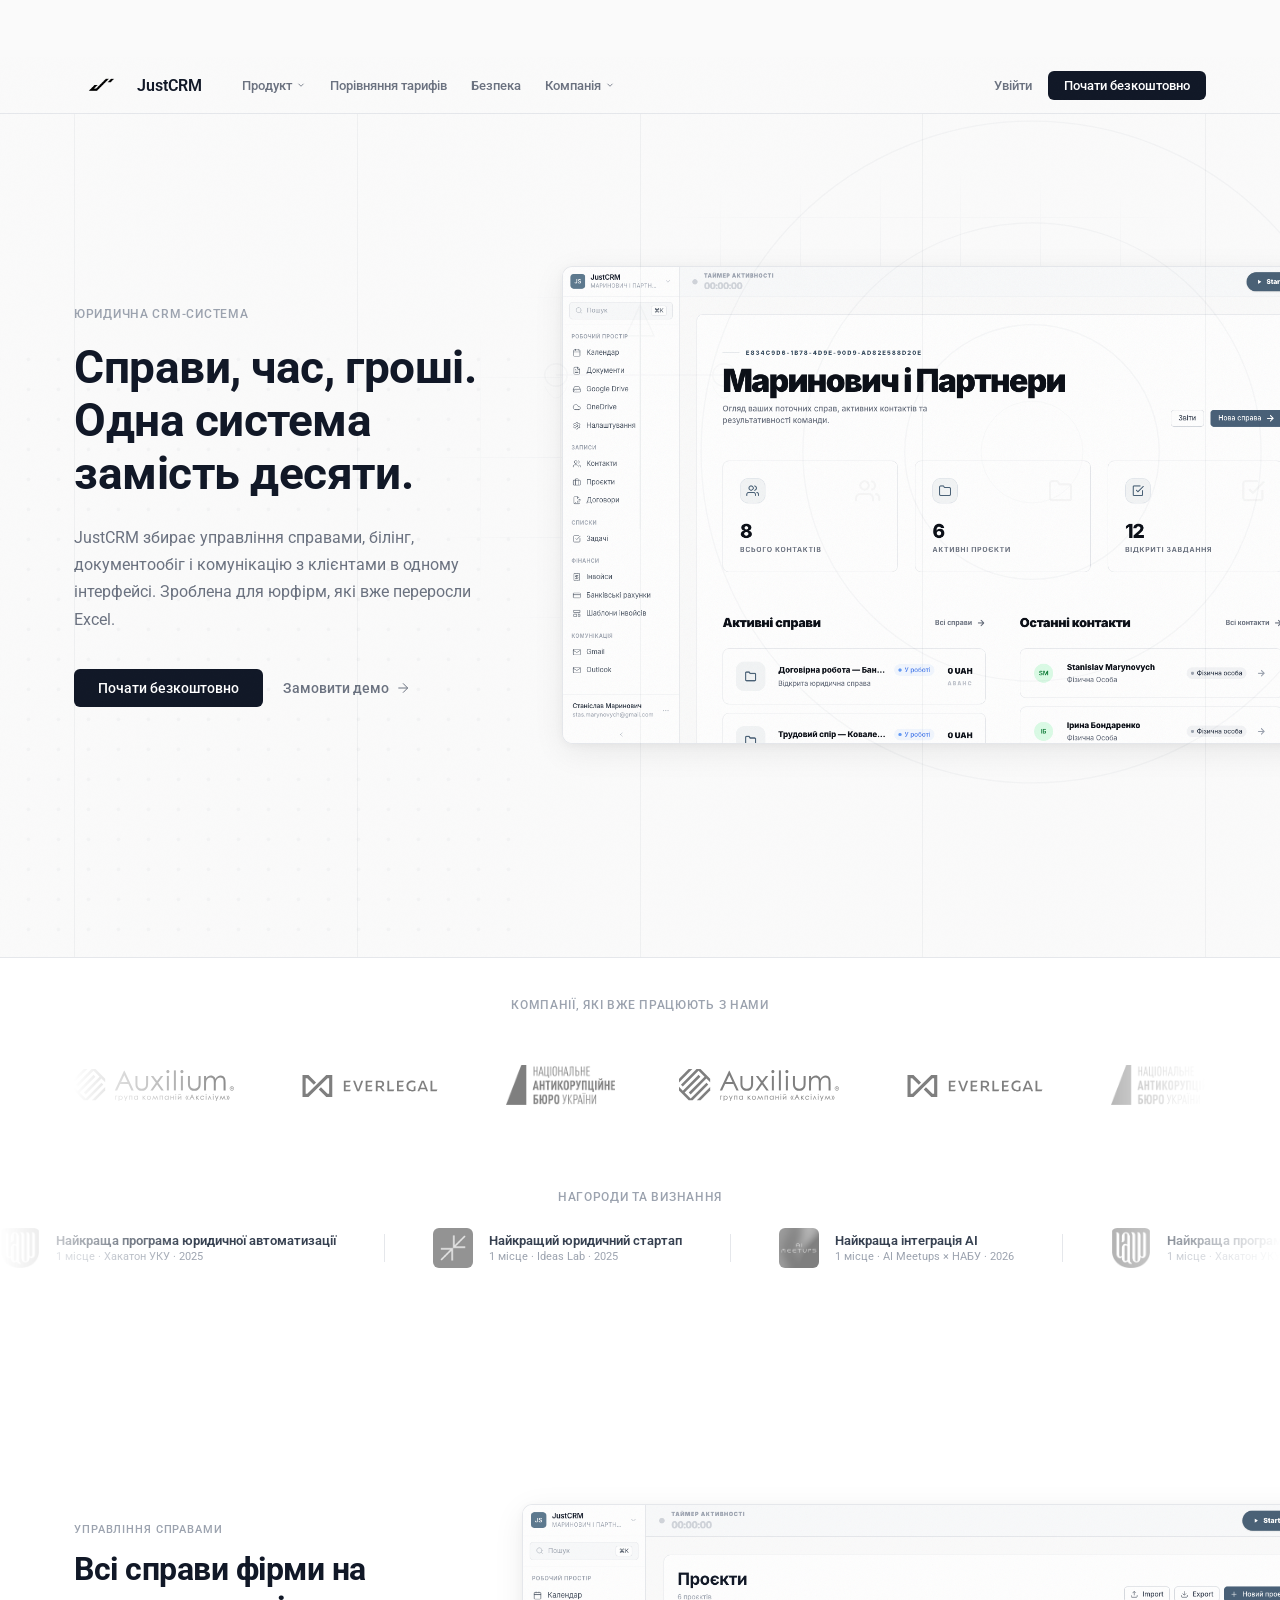
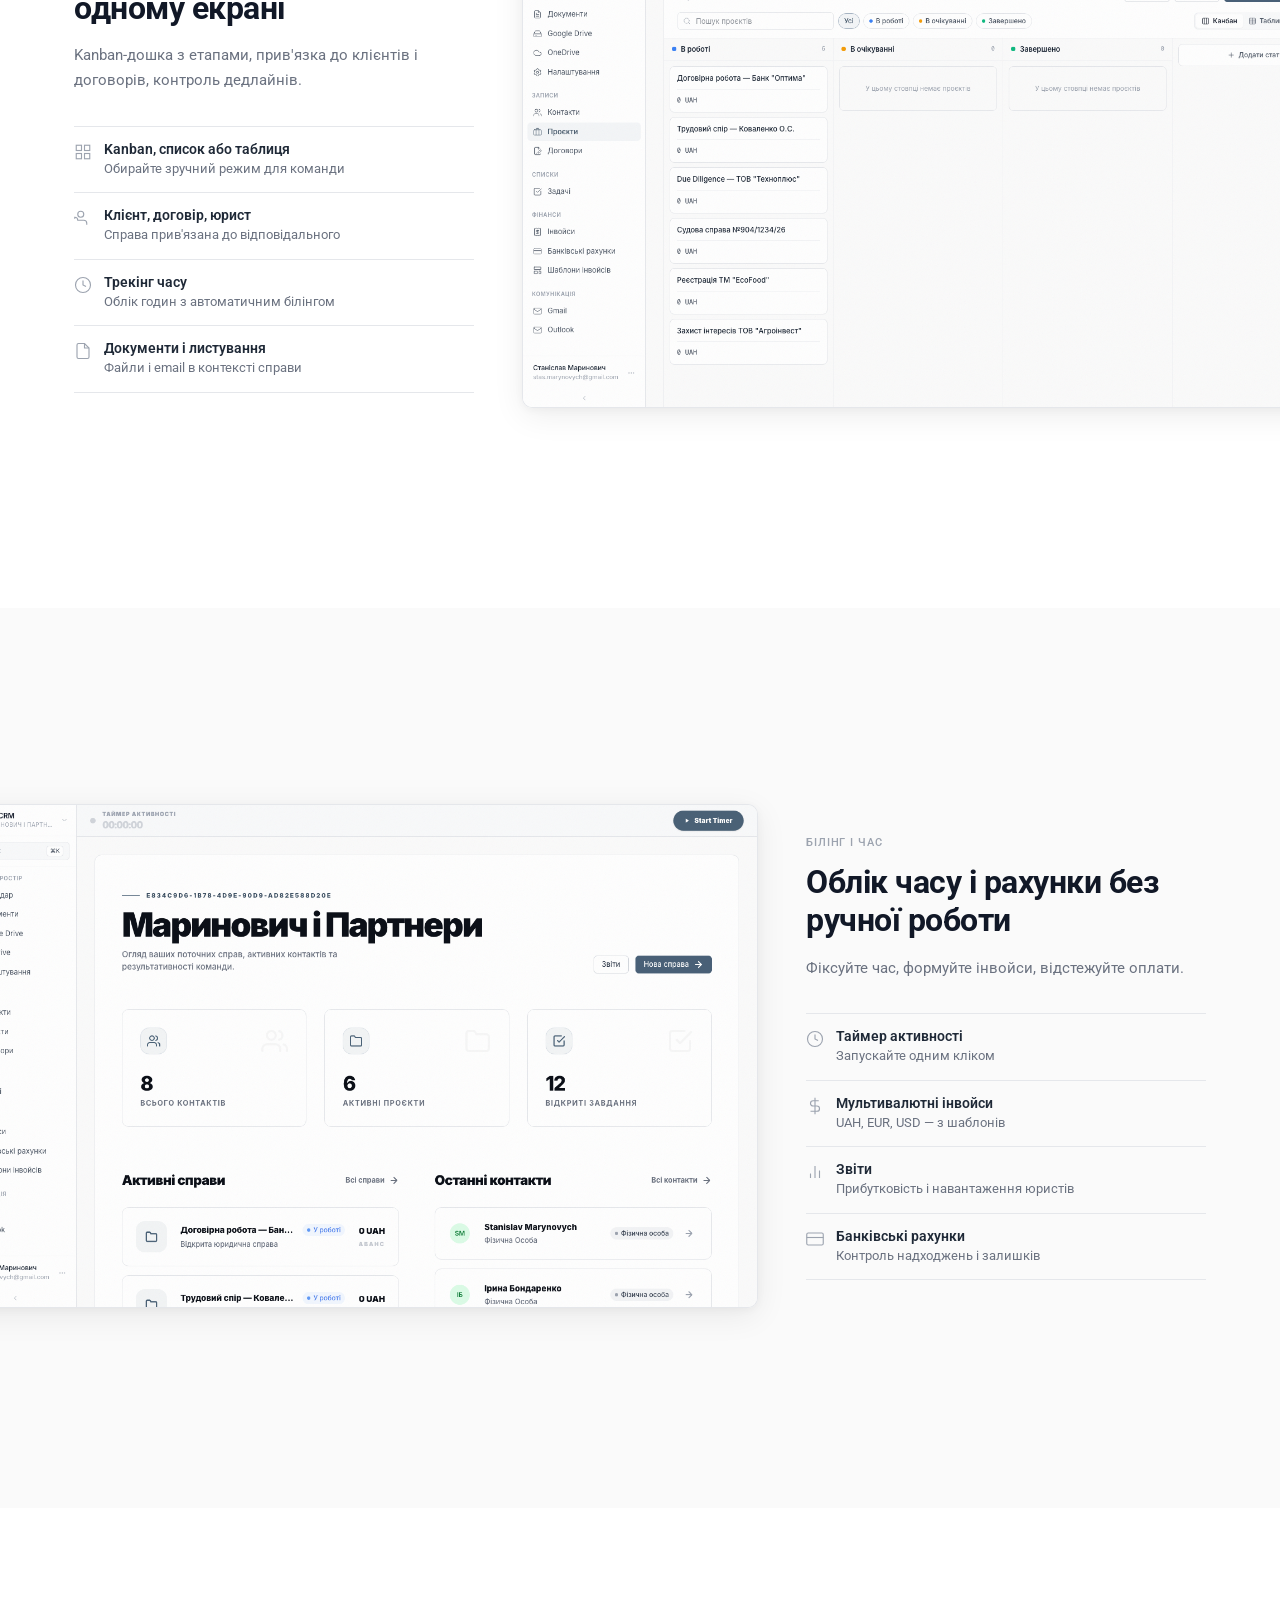
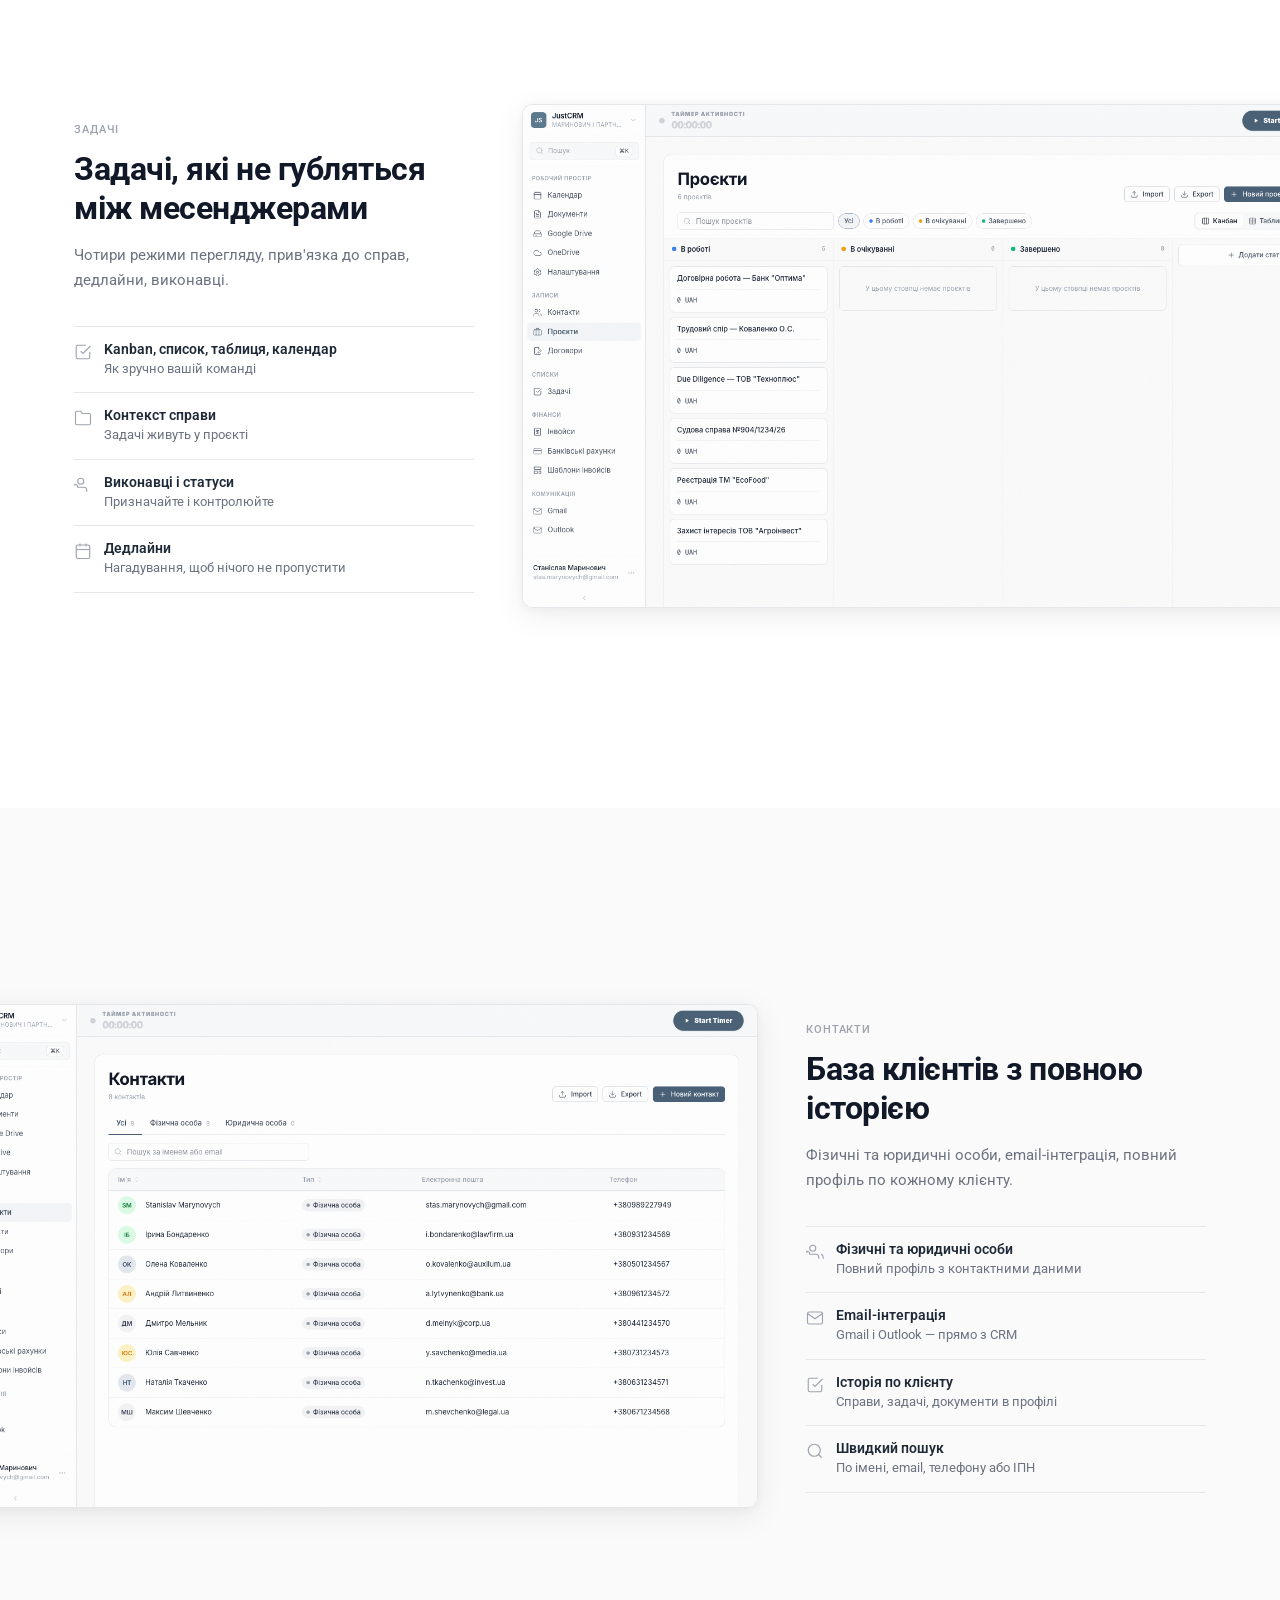
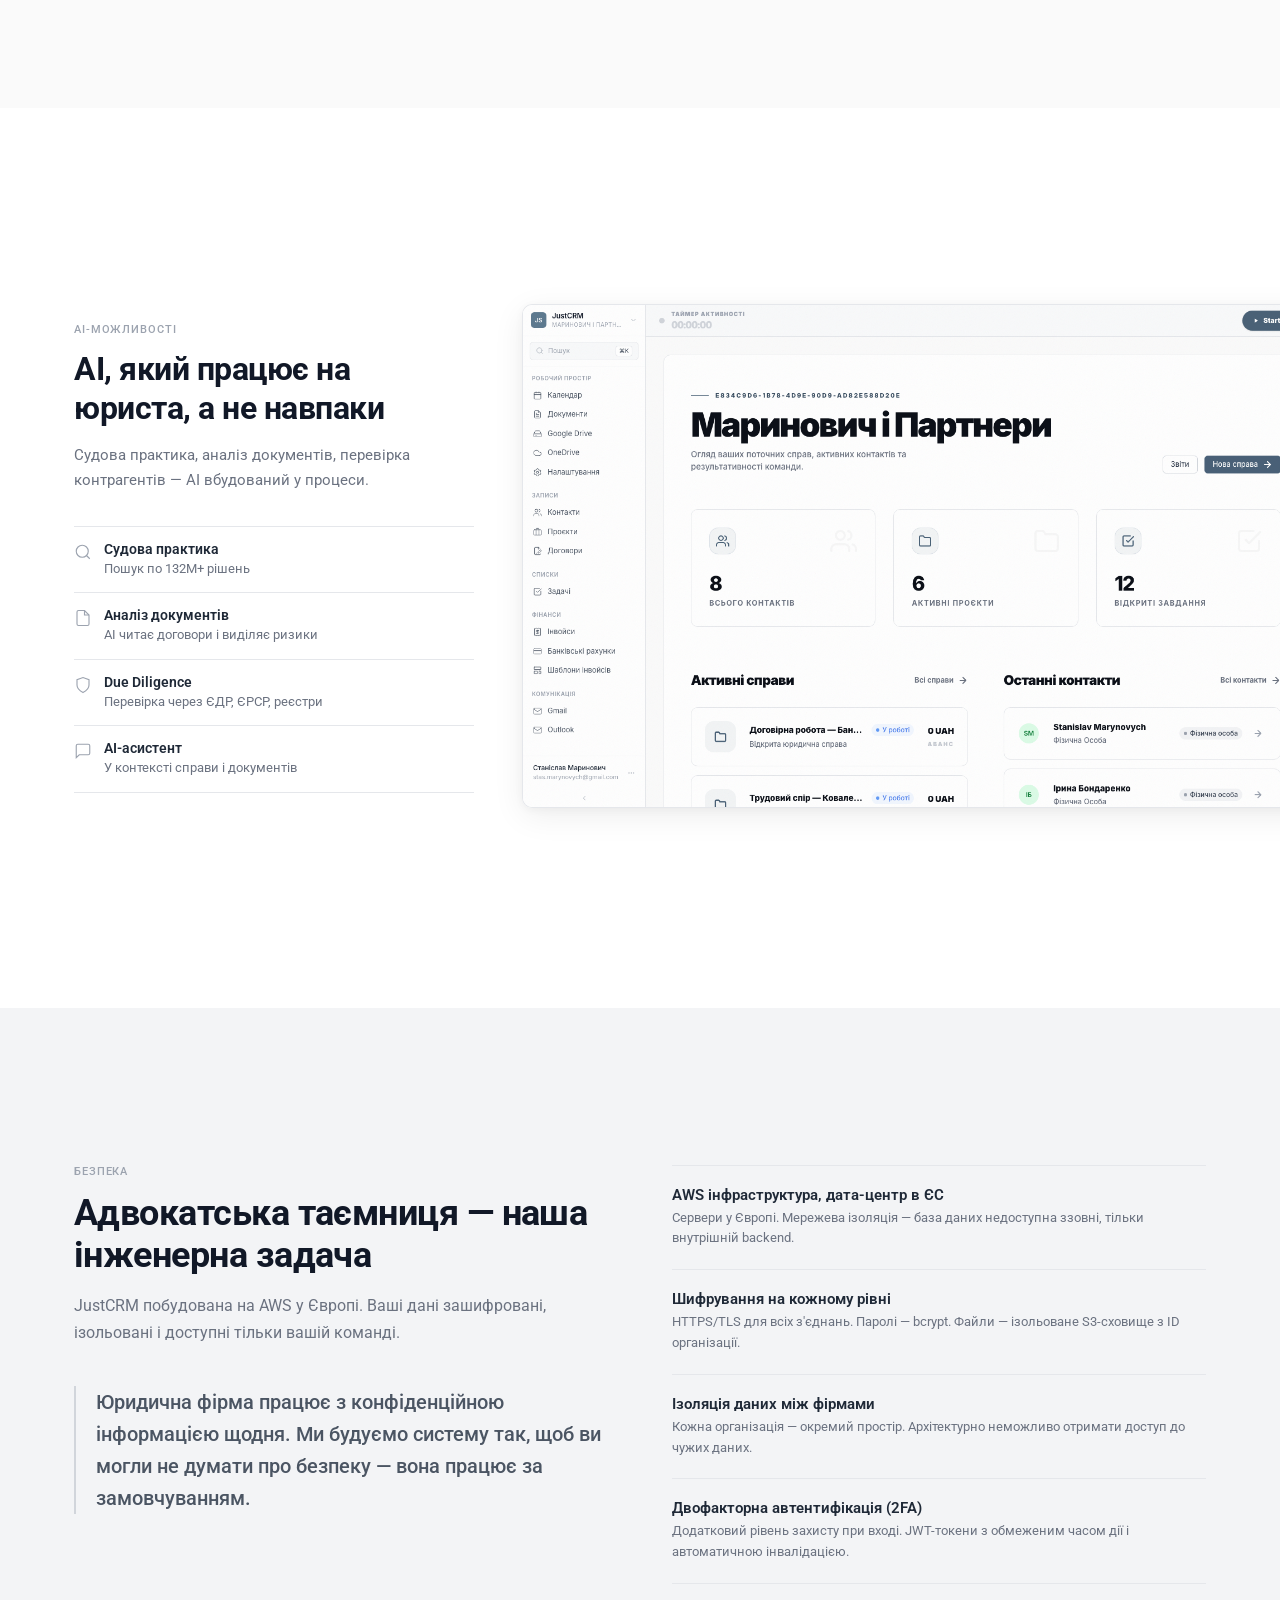
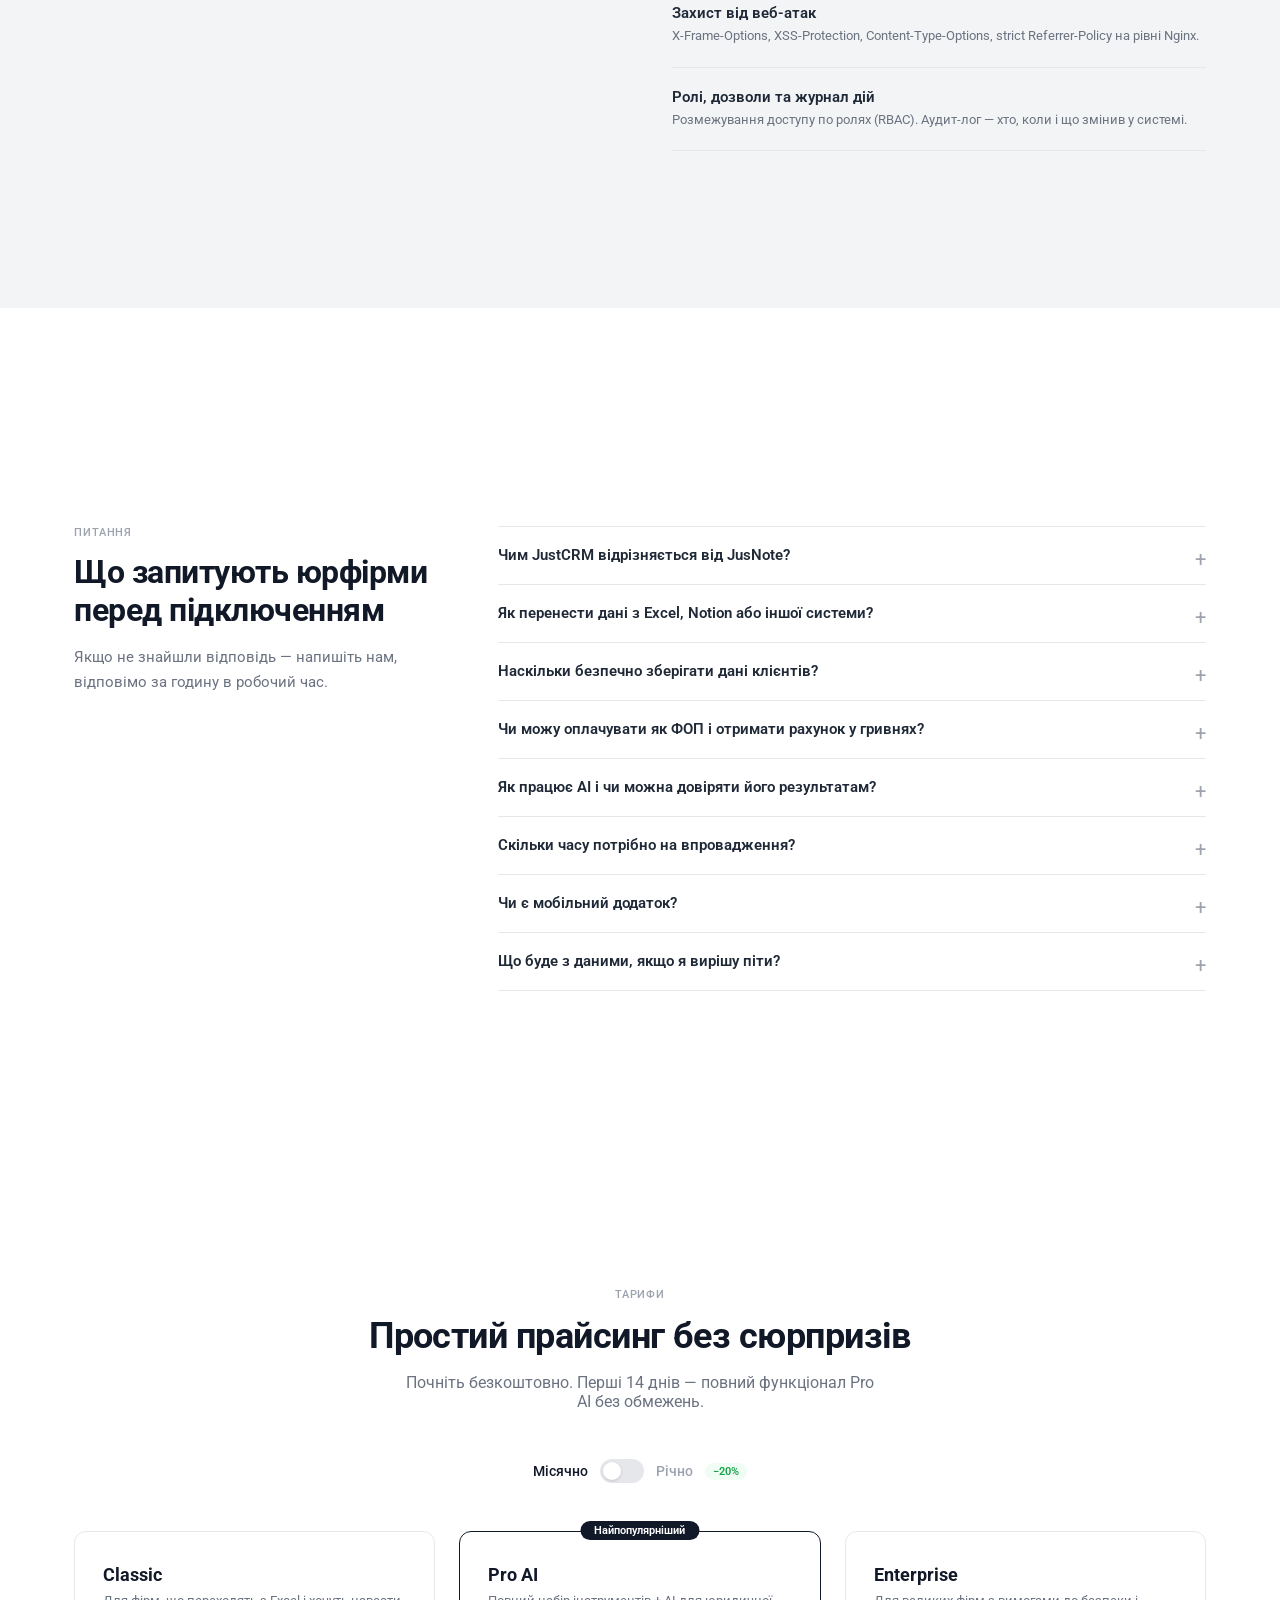
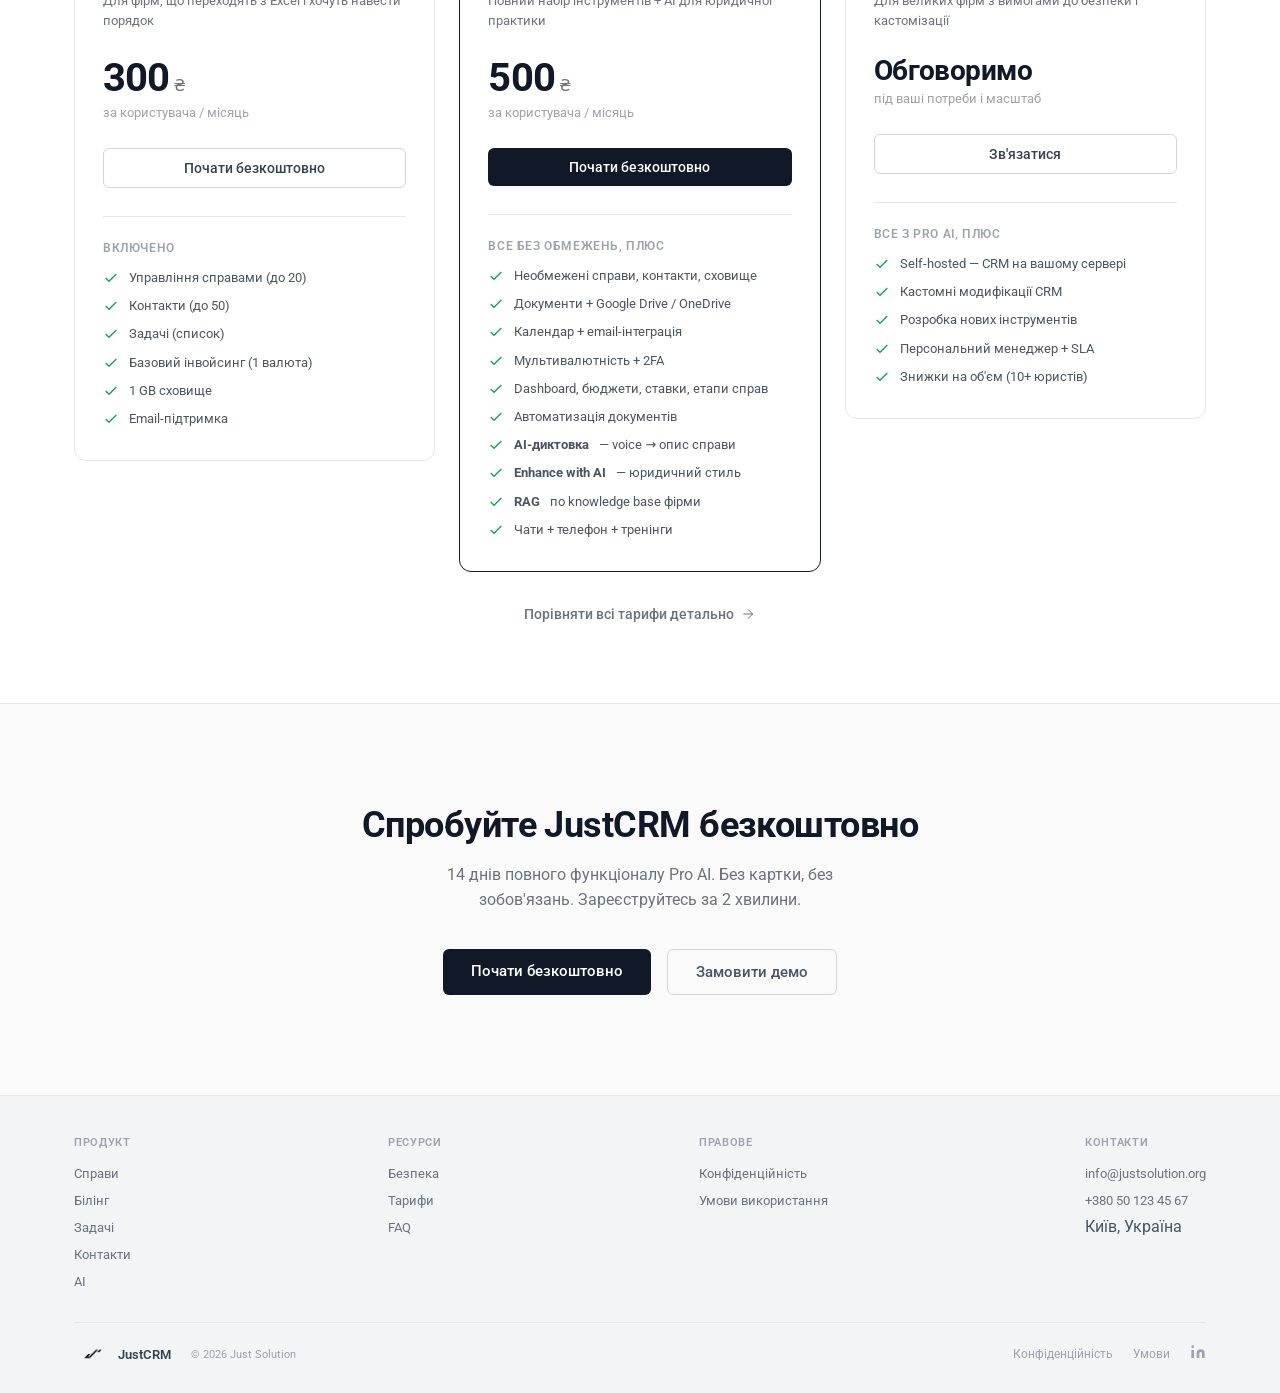
==== commit 274c01f0: "Awards reverse marquee" ====
--- a/index.html
+++ b/index.html
@@ -273,32 +273,44 @@
 /* --- AWARDS --- */
 .awards {
   position: relative; z-index: 1; background: #fff;
-  padding: 0 0 40px;
-}
-.awards__inner {
-  max-width: 1180px; margin: 0 auto; padding: 0 24px;
-  display: flex; gap: 0;
-}
+  padding: 20px 0 40px;
+}
+.awards__label {
+  font-size: 12px; font-weight: 500; color: var(--gray-400);
+  text-transform: uppercase; letter-spacing: 0.06em;
+  text-align: center; margin-bottom: 24px;
+}
+.awards__marquee {
+  overflow: hidden; position: relative;
+  mask-image: linear-gradient(to right, transparent, black 15%, black 85%, transparent);
+}
+.awards__track {
+  display: flex; align-items: center; gap: 48px;
+  animation: marquee-reverse 45s linear infinite;
+  width: max-content;
+}
+.awards__track:hover { animation-play-state: paused; }
 .awards__item {
-  flex: 1; padding: 24px 0;
-  display: flex; align-items: center; gap: 20px;
-}
-.awards__item + .awards__item {
-  margin-left: 32px; padding-left: 32px;
-  border-left: 1px solid var(--gray-200);
+  flex-shrink: 0; display: flex; align-items: center; gap: 16px;
 }
 .awards__logo {
-  width: 44px; height: 44px; flex-shrink: 0; object-fit: contain;
-  border-radius: 8px;
-  filter: grayscale(1); opacity: 0.6;
-}
-.awards__text {}
+  width: 40px; height: 40px; flex-shrink: 0; object-fit: contain;
+  border-radius: 6px; filter: grayscale(1); opacity: 0.5;
+}
 .awards__title {
-  font-size: 13px; font-weight: 600; color: var(--gray-800);
-  line-height: 1.4; margin-bottom: 2px;
+  font-size: 13px; font-weight: 600; color: var(--gray-700);
+  line-height: 1.3; white-space: nowrap;
 }
 .awards__meta {
-  font-size: 11px; color: var(--gray-400); line-height: 1.3;
+  font-size: 11px; color: var(--gray-400); white-space: nowrap;
+}
+.awards__sep {
+  width: 1px; height: 28px; background: var(--gray-200); flex-shrink: 0;
+}
+
+@keyframes marquee-reverse {
+  0% { transform: translateX(-50%); }
+  100% { transform: translateX(0); }
 }
 
 /* --- FEATURES --- */
@@ -660,8 +672,7 @@
   .feat--right .feat__visual { margin-right: -24px; }
   .feat--left .feat__visual { margin-left: -24px; order: 2; }
   .feat { padding: 60px 0; }
-  .awards__inner { flex-direction: column; }
-  .awards__item + .awards__item { margin-left: 0; padding-left: 0; border-left: none; border-top: 1px solid var(--gray-200); }
+  .awards__track { gap: 32px; }
   .faq__inner { grid-template-columns: 1fr; }
   .faq { min-height: auto; }
   .security__inner { grid-template-columns: 1fr; }
@@ -810,28 +821,27 @@
 </section>
 
 <!-- AWARDS -->
-<div class="awards reveal">
-  <div class="awards__inner">
-    <div class="awards__item">
-      <img class="awards__logo" src="assets/images/award-ucu.png" alt="UCU Law">
-      <div class="awards__text">
-        <div class="awards__title">Найкраща програма юридичної автоматизації</div>
-        <div class="awards__meta">1 місце · Хакатон УКУ · 2025</div>
-      </div>
-    </div>
-    <div class="awards__item">
-      <img class="awards__logo" src="assets/images/award-ideaslab.png" alt="Ideas Lab">
-      <div class="awards__text">
-        <div class="awards__title">Найкращий юридичний стартап</div>
-        <div class="awards__meta">1 місце · Ideas Lab · 2025</div>
-      </div>
-    </div>
-    <div class="awards__item">
-      <img class="awards__logo" src="assets/images/award-aimeetups.jpg" alt="AI Meetups">
-      <div class="awards__text">
-        <div class="awards__title">Найкраща інтеграція AI</div>
-        <div class="awards__meta">1 місце · AI Meetups × НАБУ · 2026</div>
-      </div>
+<div class="awards">
+  <div class="awards__label">Нагороди та визнання</div>
+  <div class="awards__marquee">
+    <div class="awards__track">
+      <div class="awards__item"><img class="awards__logo" src="assets/images/award-ucu.png" alt="UCU Law"><div><div class="awards__title">Найкраща програма юридичної автоматизації</div><div class="awards__meta">1 місце · Хакатон УКУ · 2025</div></div></div>
+      <span class="awards__sep"></span>
+      <div class="awards__item"><img class="awards__logo" src="assets/images/award-ideaslab.png" alt="Ideas Lab"><div><div class="awards__title">Найкращий юридичний стартап</div><div class="awards__meta">1 місце · Ideas Lab · 2025</div></div></div>
+      <span class="awards__sep"></span>
+      <div class="awards__item"><img class="awards__logo" src="assets/images/award-aimeetups.jpg" alt="AI Meetups"><div><div class="awards__title">Найкраща інтеграція AI</div><div class="awards__meta">1 місце · AI Meetups × НАБУ · 2026</div></div></div>
+      <span class="awards__sep"></span>
+      <div class="awards__item"><img class="awards__logo" src="assets/images/award-ucu.png" alt="UCU Law"><div><div class="awards__title">Найкраща програма юридичної автоматизації</div><div class="awards__meta">1 місце · Хакатон УКУ · 2025</div></div></div>
+      <span class="awards__sep"></span>
+      <div class="awards__item"><img class="awards__logo" src="assets/images/award-ideaslab.png" alt="Ideas Lab"><div><div class="awards__title">Найкращий юридичний стартап</div><div class="awards__meta">1 місце · Ideas Lab · 2025</div></div></div>
+      <span class="awards__sep"></span>
+      <div class="awards__item"><img class="awards__logo" src="assets/images/award-aimeetups.jpg" alt="AI Meetups"><div><div class="awards__title">Найкраща інтеграція AI</div><div class="awards__meta">1 місце · AI Meetups × НАБУ · 2026</div></div></div>
+      <span class="awards__sep"></span>
+      <div class="awards__item"><img class="awards__logo" src="assets/images/award-ucu.png" alt="UCU Law"><div><div class="awards__title">Найкраща програма юридичної автоматизації</div><div class="awards__meta">1 місце · Хакатон УКУ · 2025</div></div></div>
+      <span class="awards__sep"></span>
+      <div class="awards__item"><img class="awards__logo" src="assets/images/award-ideaslab.png" alt="Ideas Lab"><div><div class="awards__title">Найкращий юридичний стартап</div><div class="awards__meta">1 місце · Ideas Lab · 2025</div></div></div>
+      <span class="awards__sep"></span>
+      <div class="awards__item"><img class="awards__logo" src="assets/images/award-aimeetups.jpg" alt="AI Meetups"><div><div class="awards__title">Найкраща інтеграція AI</div><div class="awards__meta">1 місце · AI Meetups × НАБУ · 2026</div></div></div>
     </div>
   </div>
 </div>
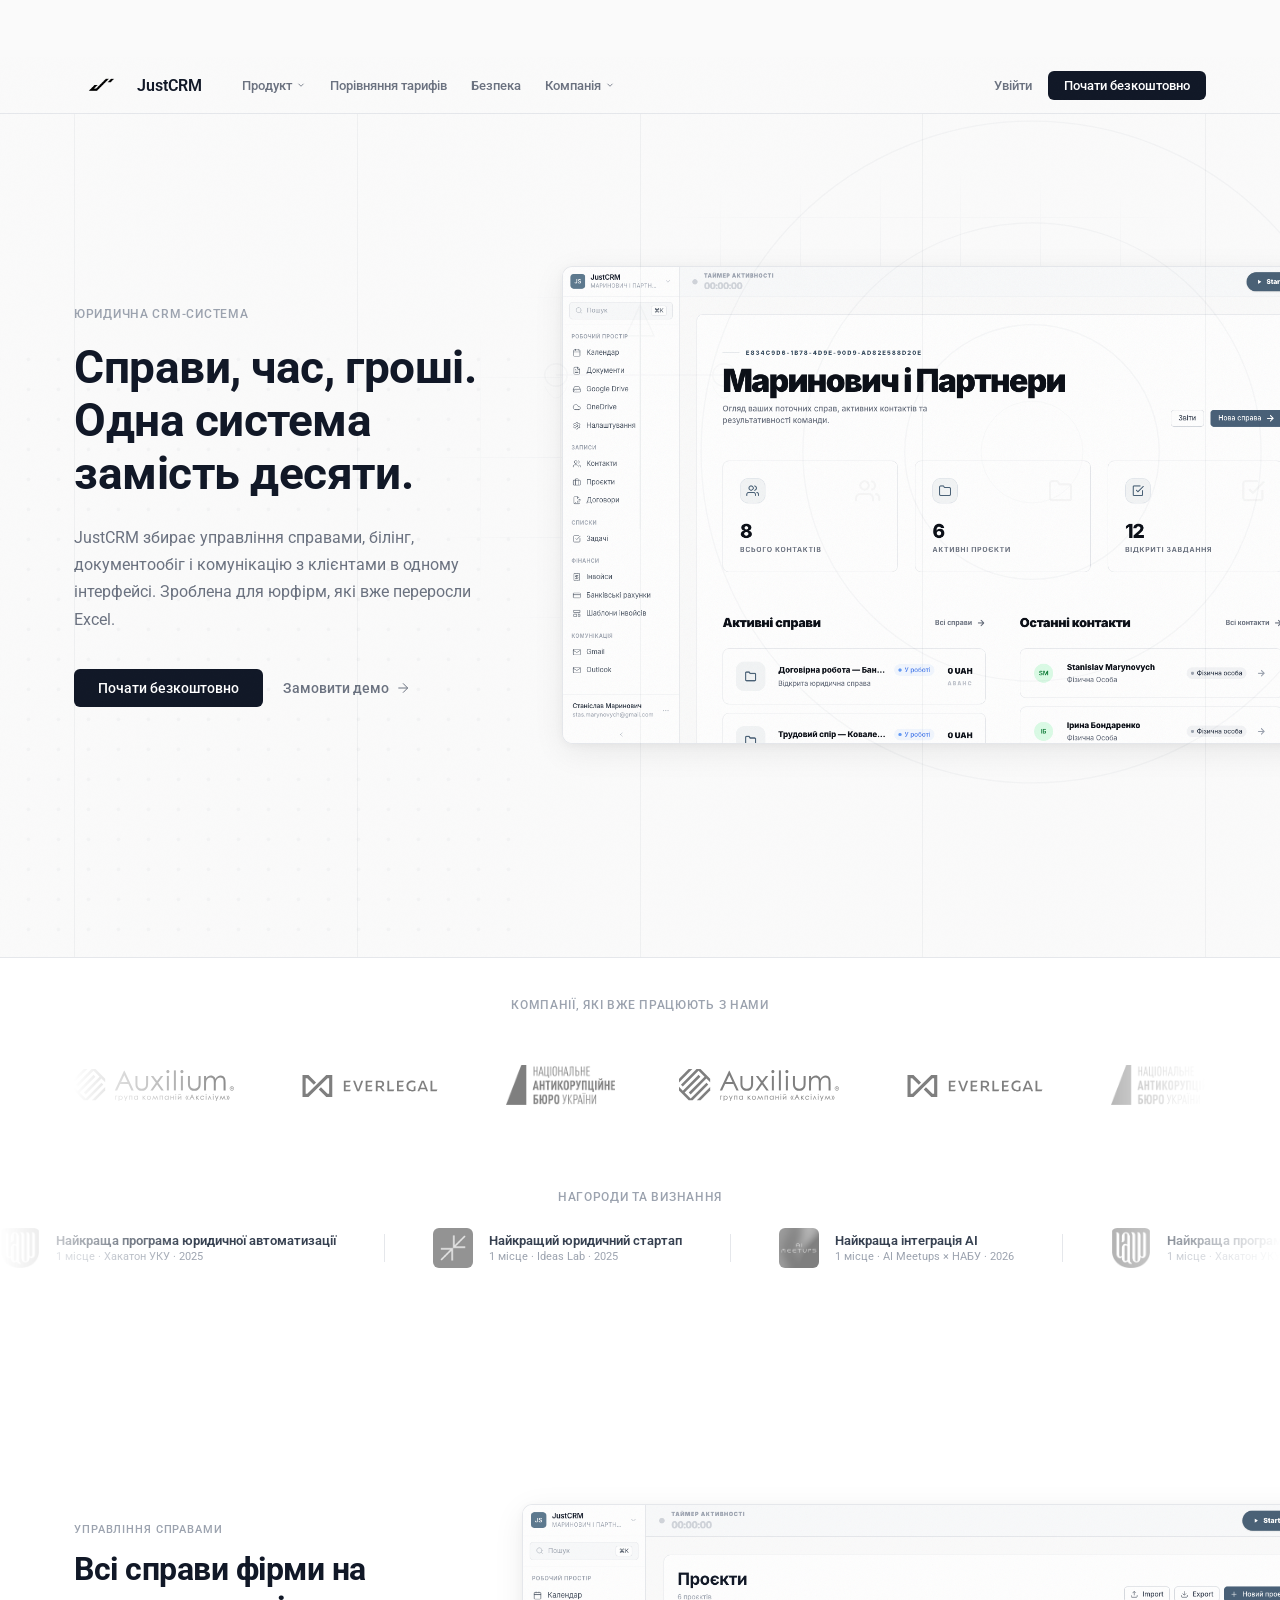
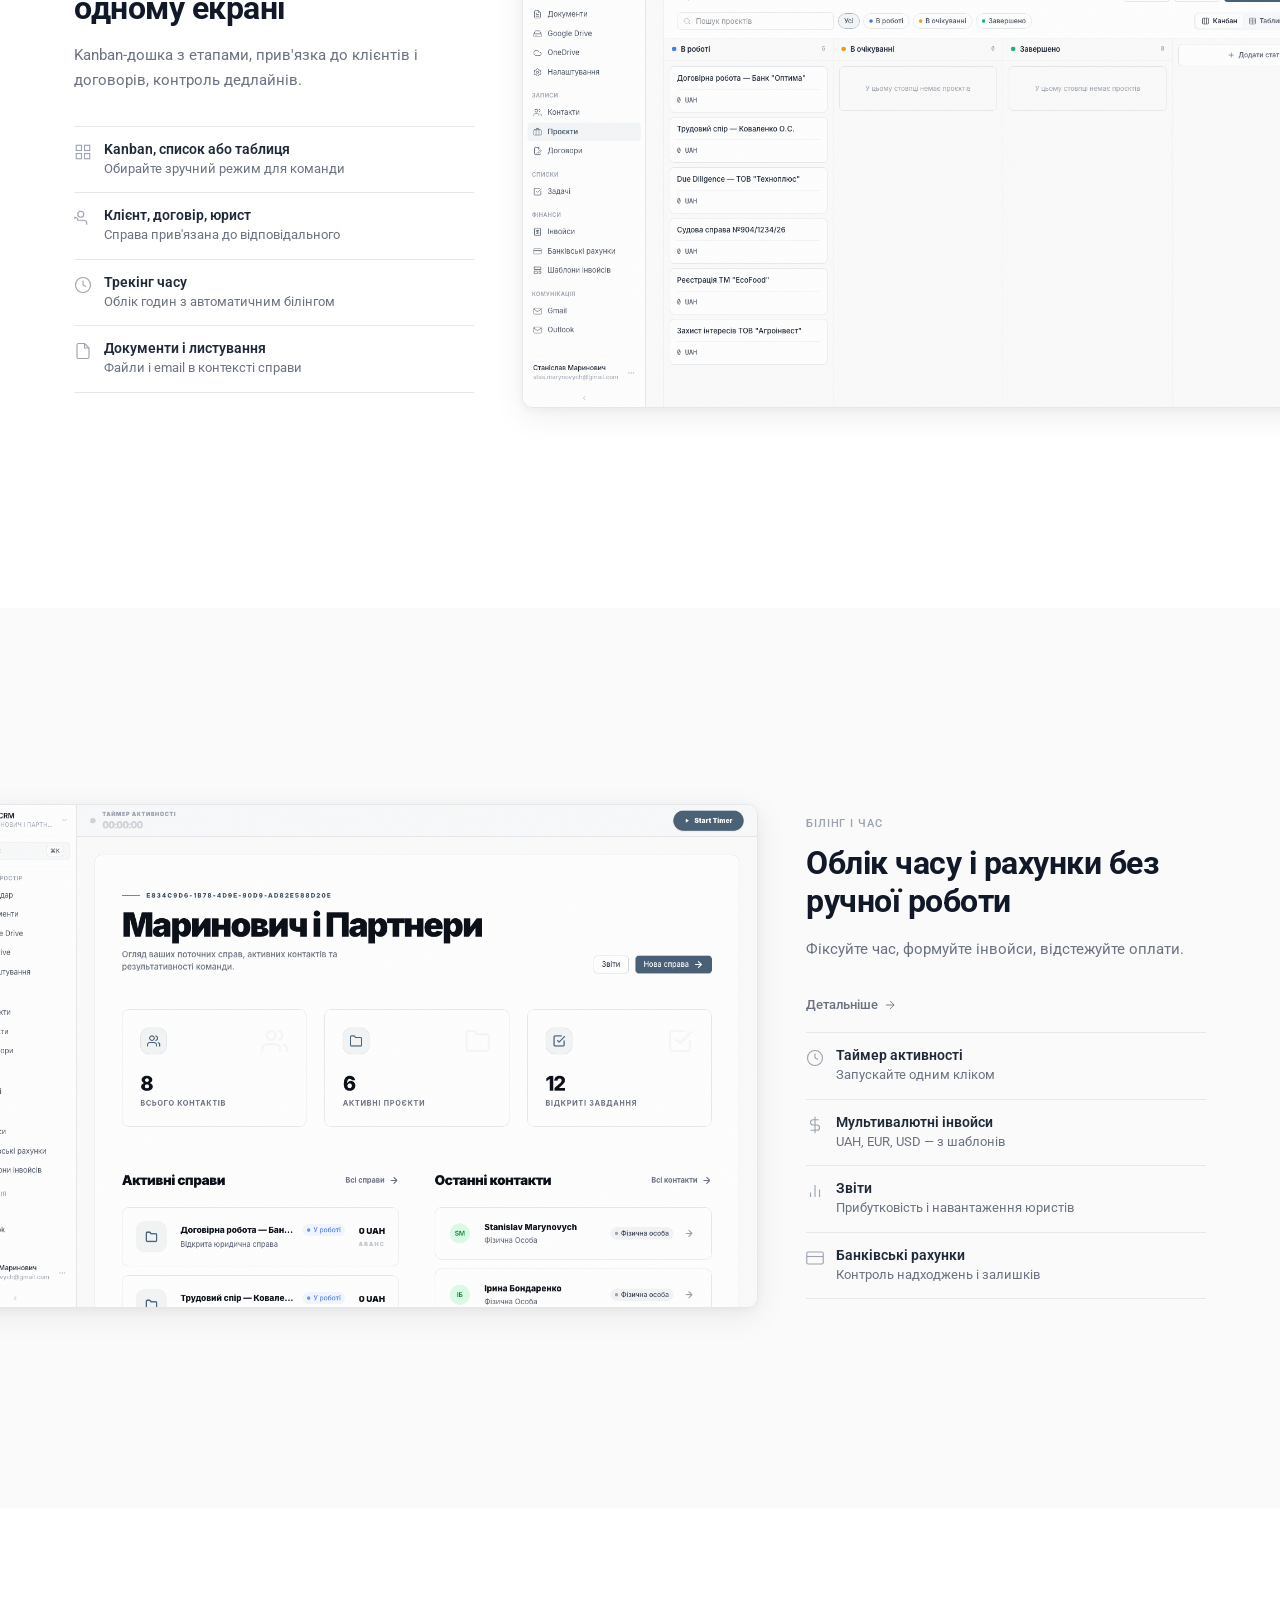
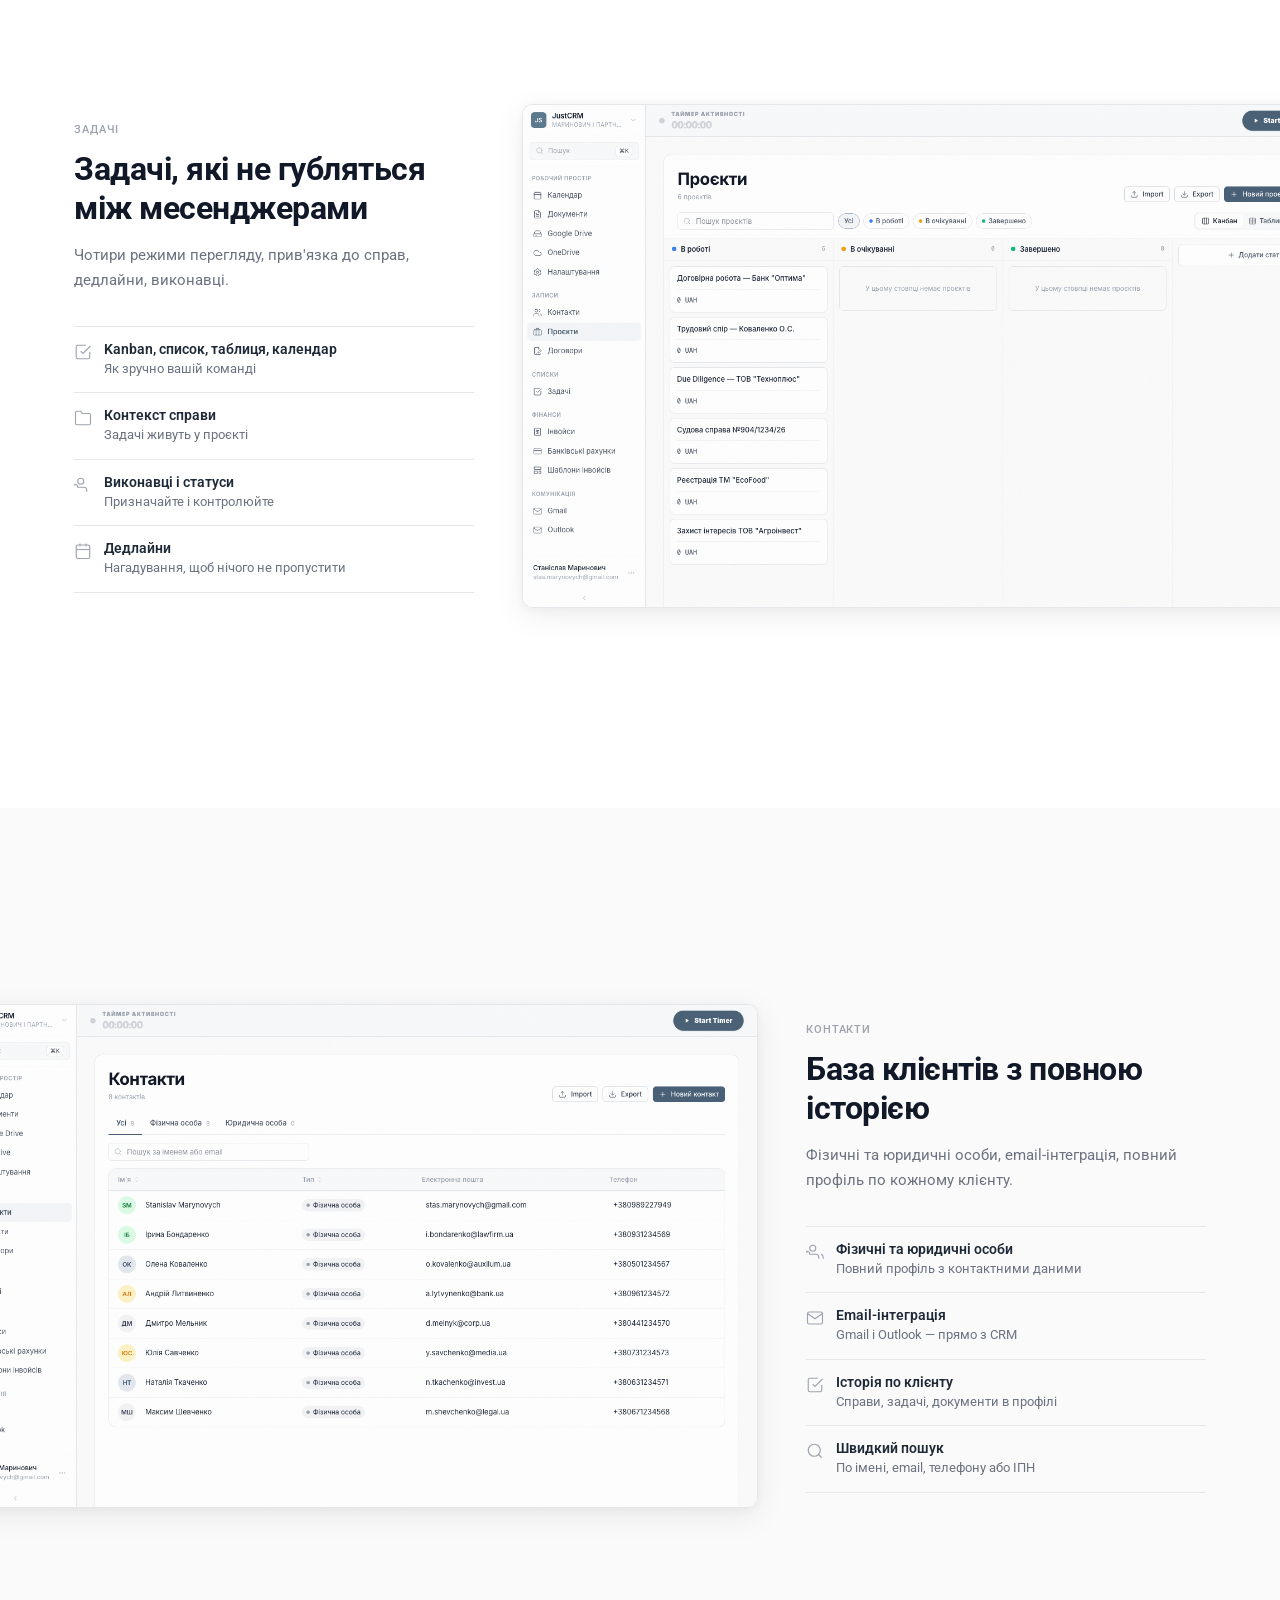
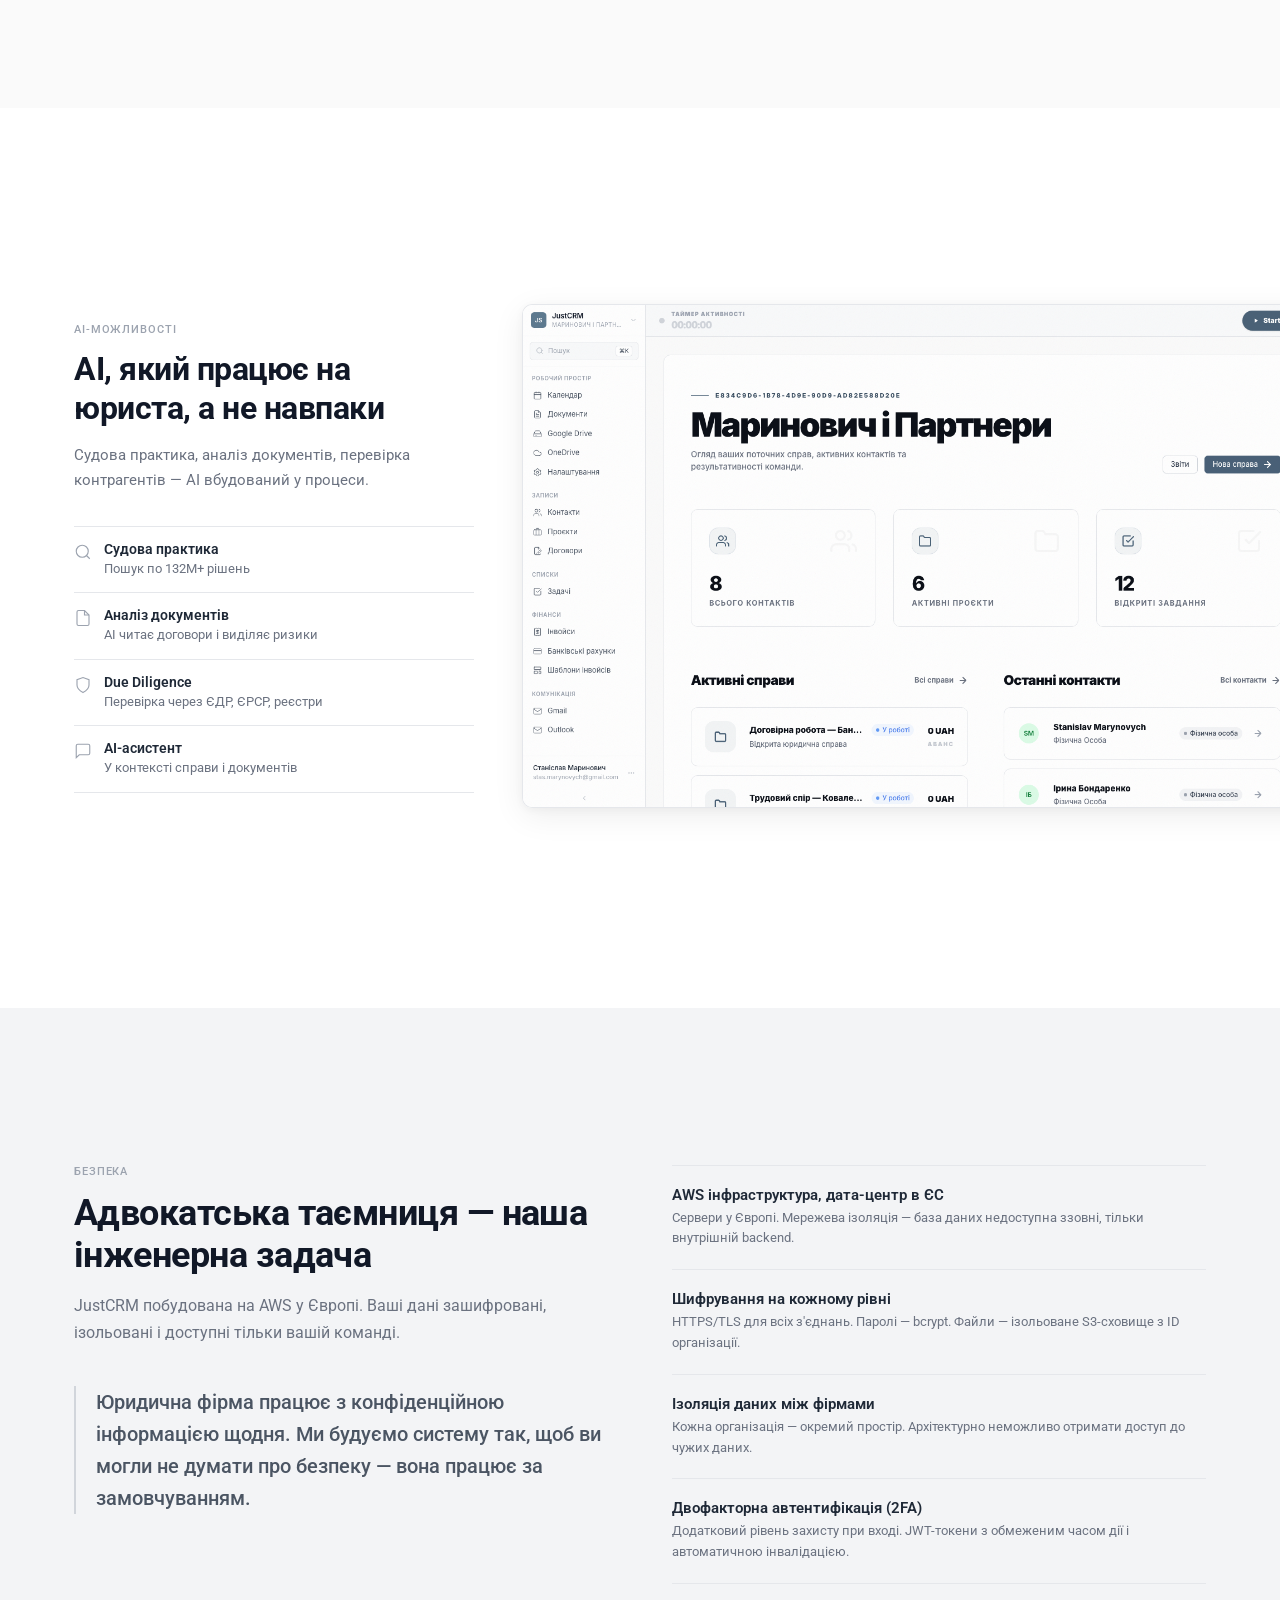
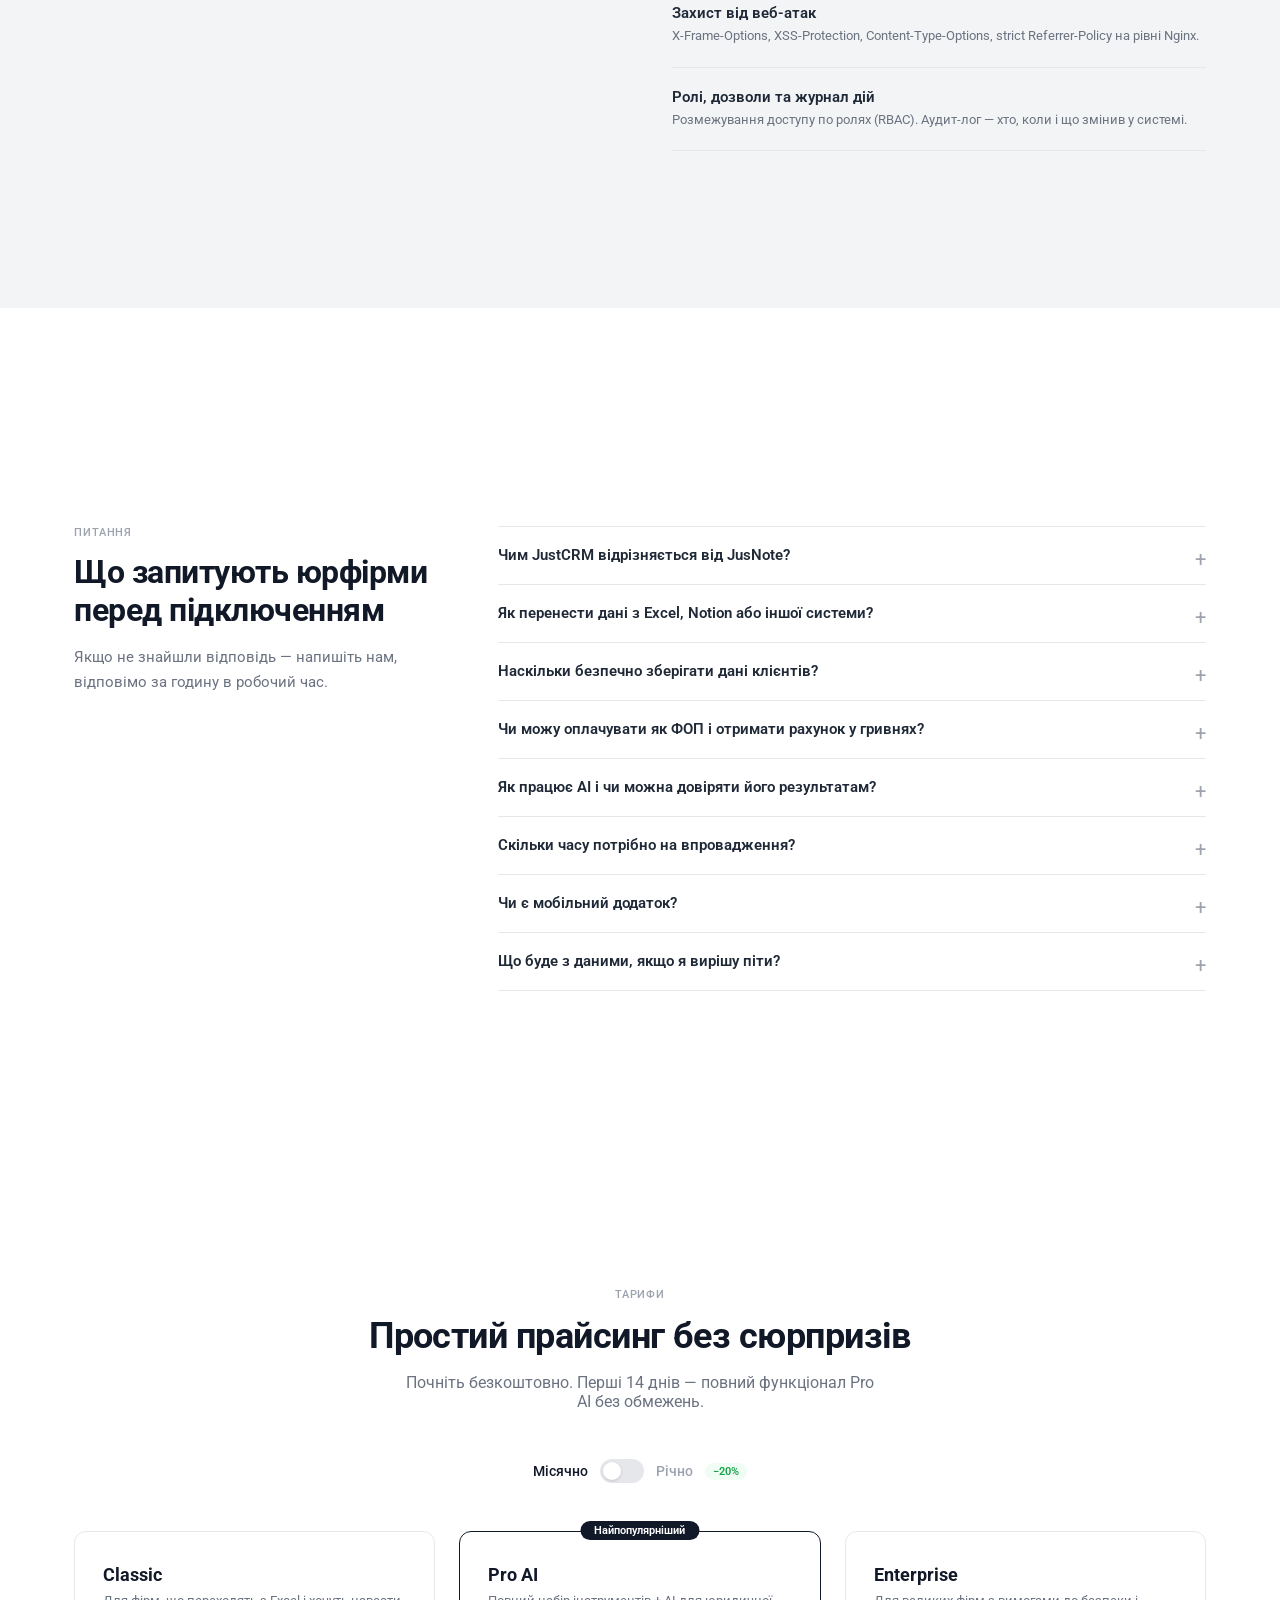
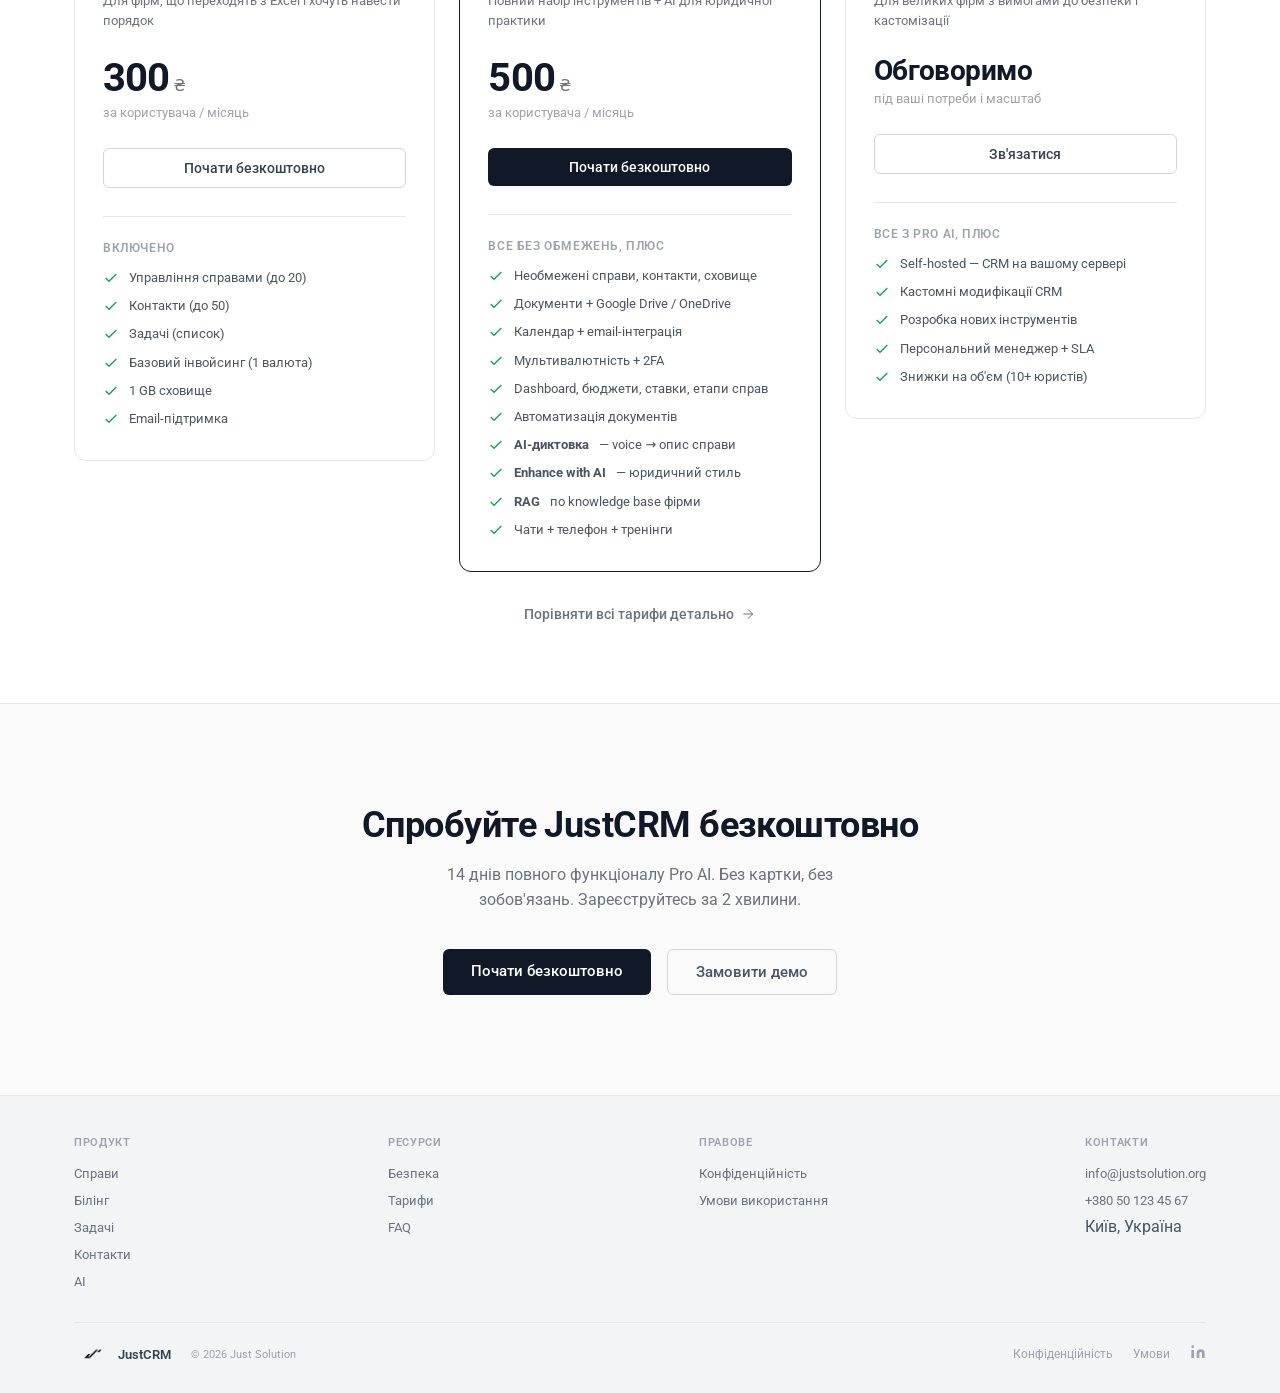
==== commit b31d5d21: "Link billing page" ====
--- a/index.html
+++ b/index.html
@@ -286,7 +286,7 @@
 }
 .awards__track {
   display: flex; align-items: center; gap: 48px;
-  animation: marquee-reverse 45s linear infinite;
+  animation: marquee-reverse 55s linear infinite;
   width: max-content;
 }
 .awards__track:hover { animation-play-state: paused; }
@@ -748,7 +748,7 @@
         <div class="nav__dropdown">
           <div class="nav__dropdown-section">
             <a href="#feat-cases">Управління справами <span class="nav__link-hint">Kanban, етапи, прив'язка клієнтів</span></a>
-            <a href="#feat-billing">Білінг і час <span class="nav__link-hint">Таймер, інвойси, звіти</span></a>
+            <a href="billing.html">Білінг і час <span class="nav__link-hint">Таймер, інвойси, звіти</span></a>
             <a href="#feat-tasks">Задачі <span class="nav__link-hint">Kanban, список, календар</span></a>
             <a href="#feat-contacts">Контакти <span class="nav__link-hint">Клієнти, email-інтеграція</span></a>
             <a href="#feat-ai">AI-можливості <span class="nav__link-hint">Диктовка, enhance, RAG</span></a>
@@ -874,6 +874,7 @@
         <div class="feat__tag">Білінг і час</div>
         <h2 class="feat__title">Облік часу і рахунки без ручної роботи</h2>
         <p class="feat__desc">Фіксуйте час, формуйте інвойси, відстежуйте оплати.</p>
+        <a href="billing.html" style="font-size:13px;font-weight:500;color:var(--gray-500);text-decoration:none;display:inline-flex;align-items:center;gap:5px;margin-bottom:20px;">Детальніше <svg style="width:14px;height:14px;stroke:currentColor;stroke-width:1.5;fill:none;" viewBox="0 0 24 24"><path d="M5 12h14M12 5l7 7-7 7"/></svg></a>
         <div class="feat__points">
           <div class="feat__point"><span class="feat__point-icon"><svg viewBox="0 0 24 24"><circle cx="12" cy="12" r="10"/><polyline points="12 6 12 12 16 14"/></svg></span><div><div class="feat__point-title">Таймер активності</div><div class="feat__point-desc">Запускайте одним кліком</div></div></div>
           <div class="feat__point"><span class="feat__point-icon"><svg viewBox="0 0 24 24"><line x1="12" y1="1" x2="12" y2="23"/><path d="M17 5H9.5a3.5 3.5 0 000 7h5a3.5 3.5 0 010 7H6"/></svg></span><div><div class="feat__point-title">Мультивалютні інвойси</div><div class="feat__point-desc">UAH, EUR, USD — з шаблонів</div></div></div>
@@ -1137,7 +1138,7 @@
         <div class="footer__col-title">Продукт</div>
         <ul class="footer__links">
           <li><a href="#feat-cases">Справи</a></li>
-          <li><a href="#feat-billing">Білінг</a></li>
+          <li><a href="billing.html">Білінг</a></li>
           <li><a href="#feat-tasks">Задачі</a></li>
           <li><a href="#feat-contacts">Контакти</a></li>
           <li><a href="#feat-ai">AI</a></li>
